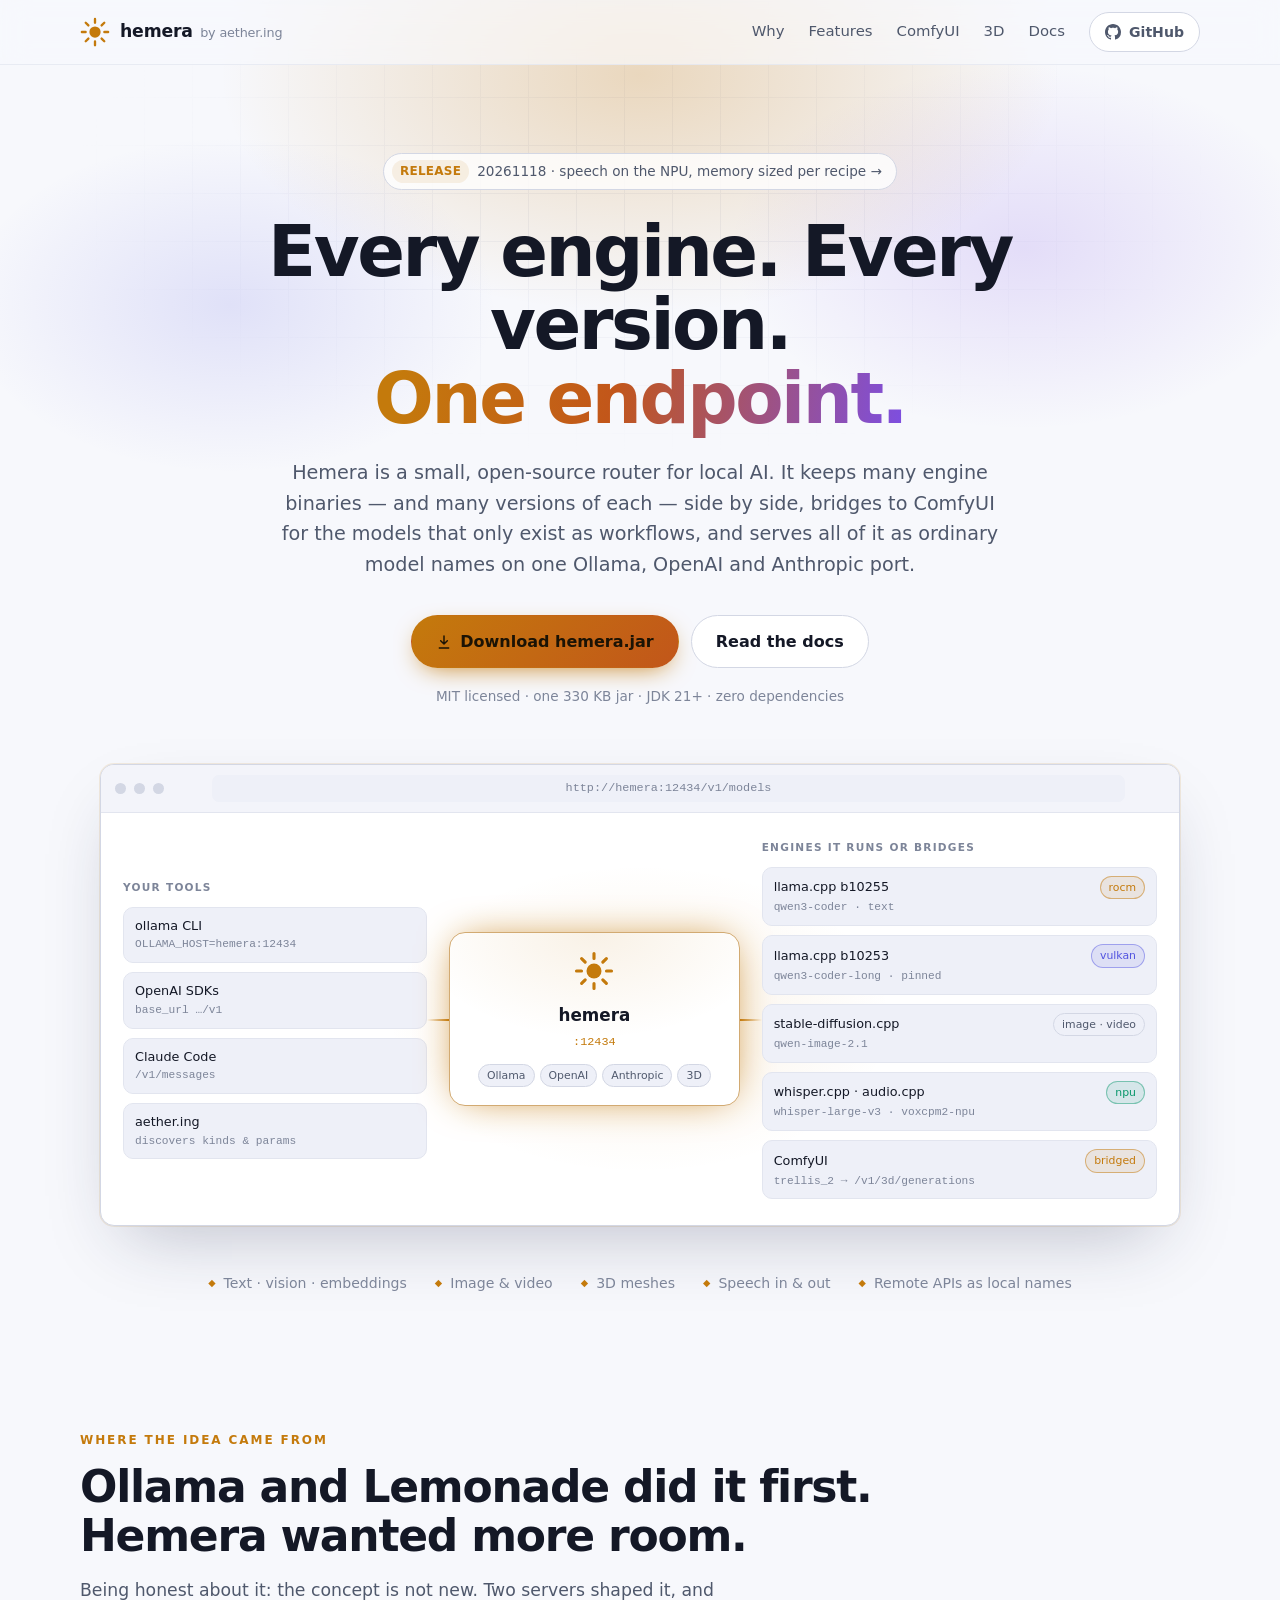
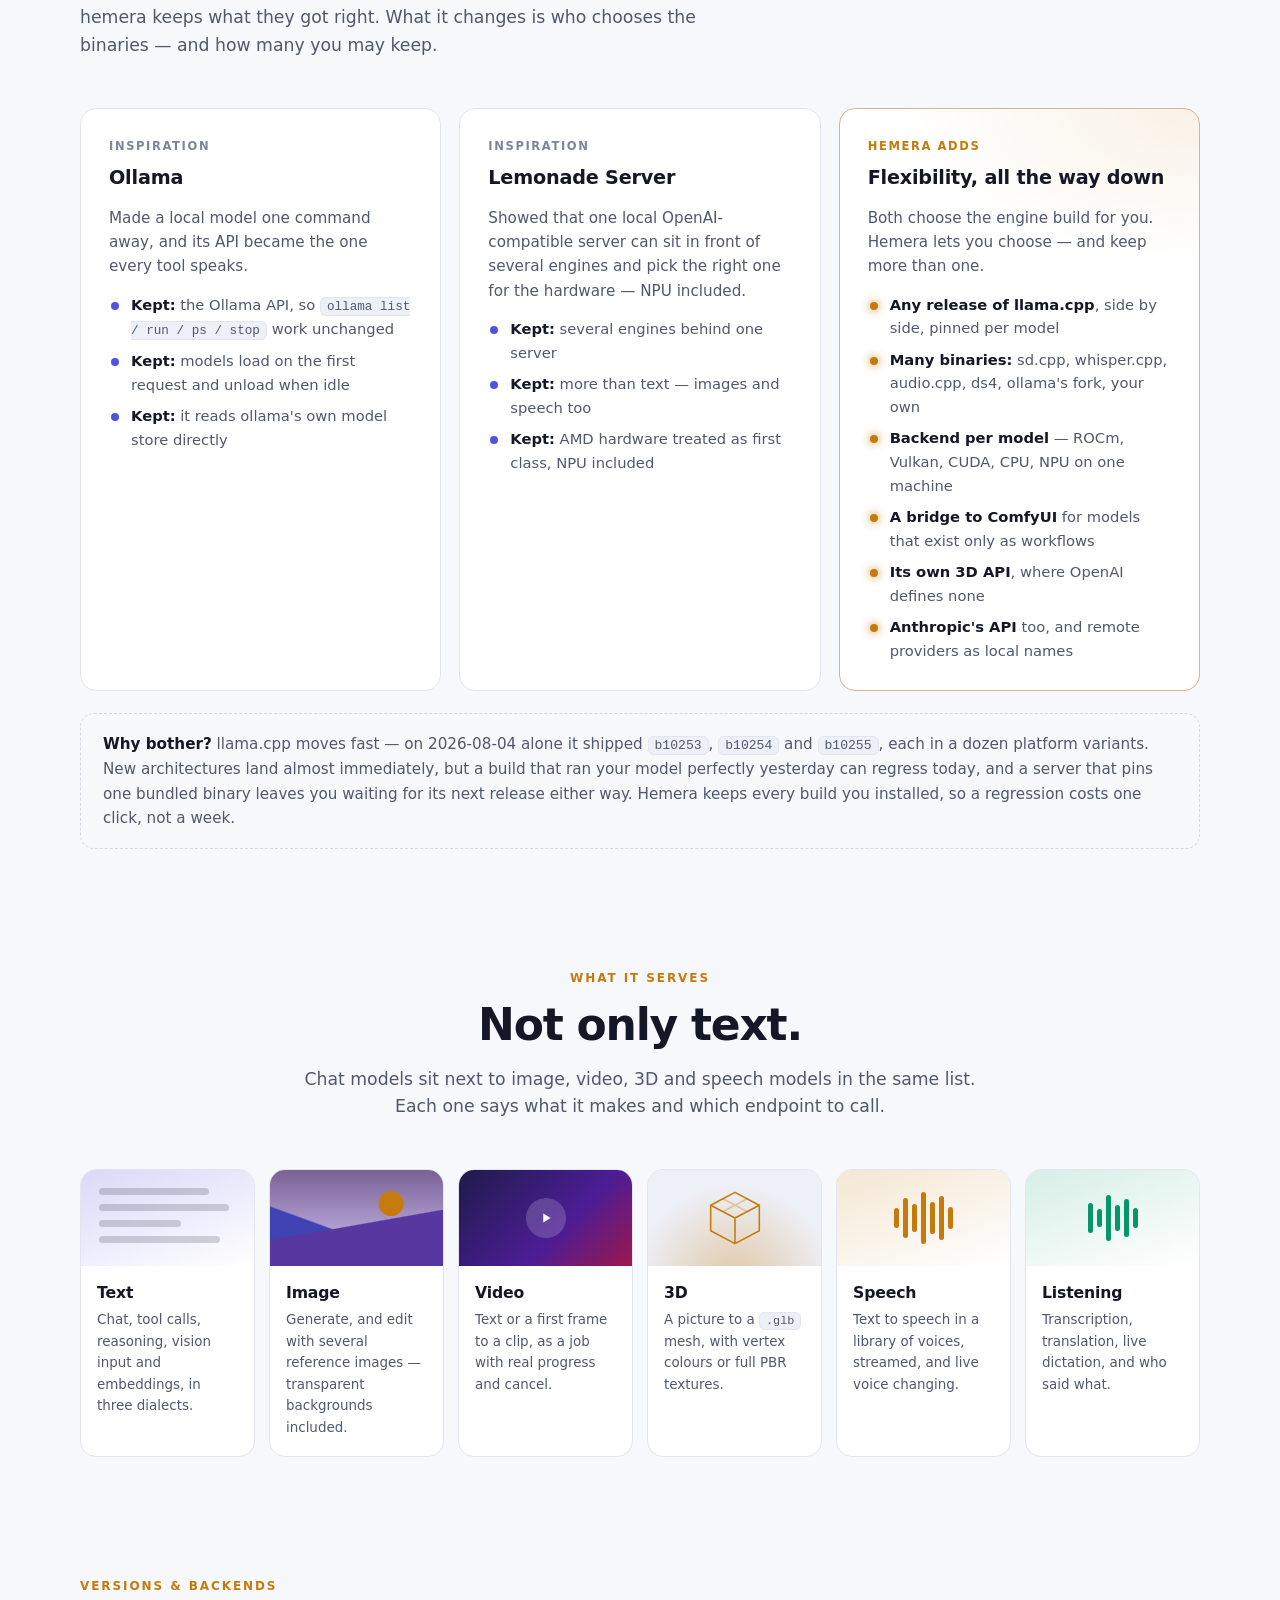
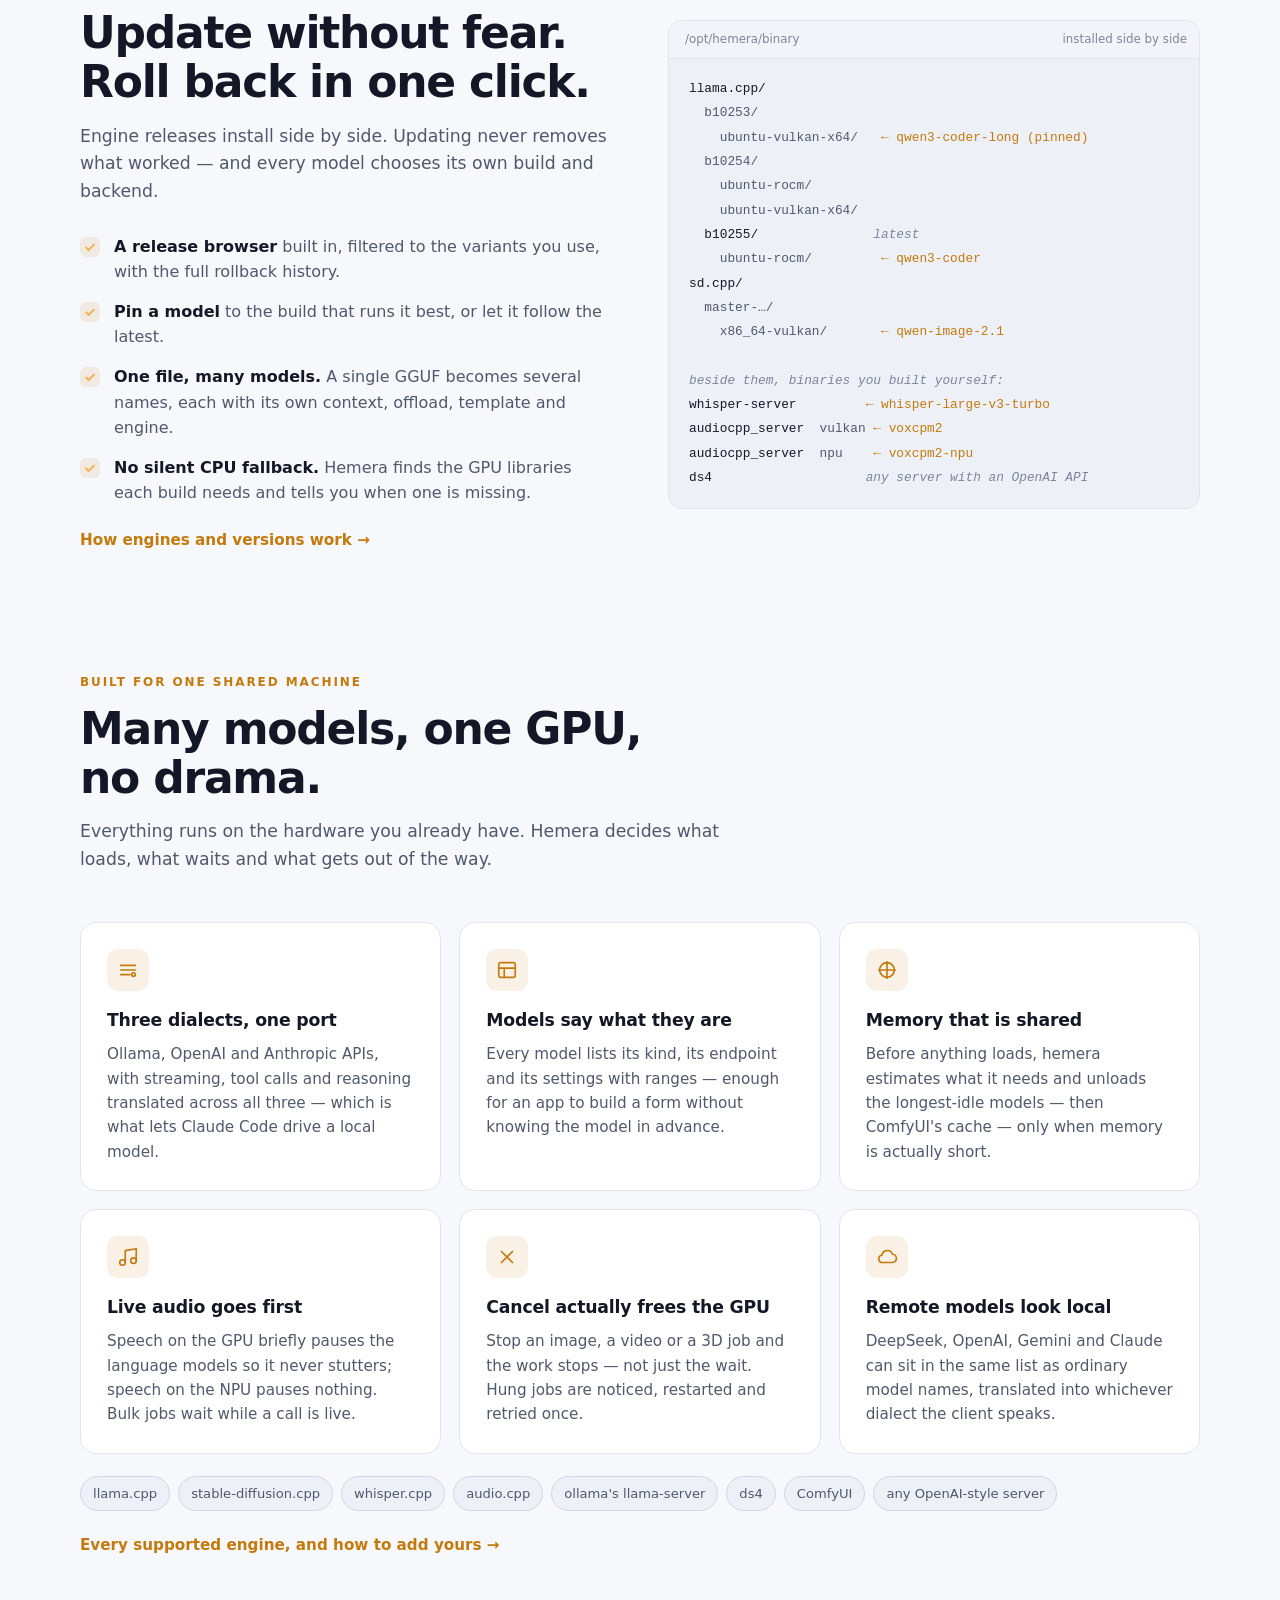
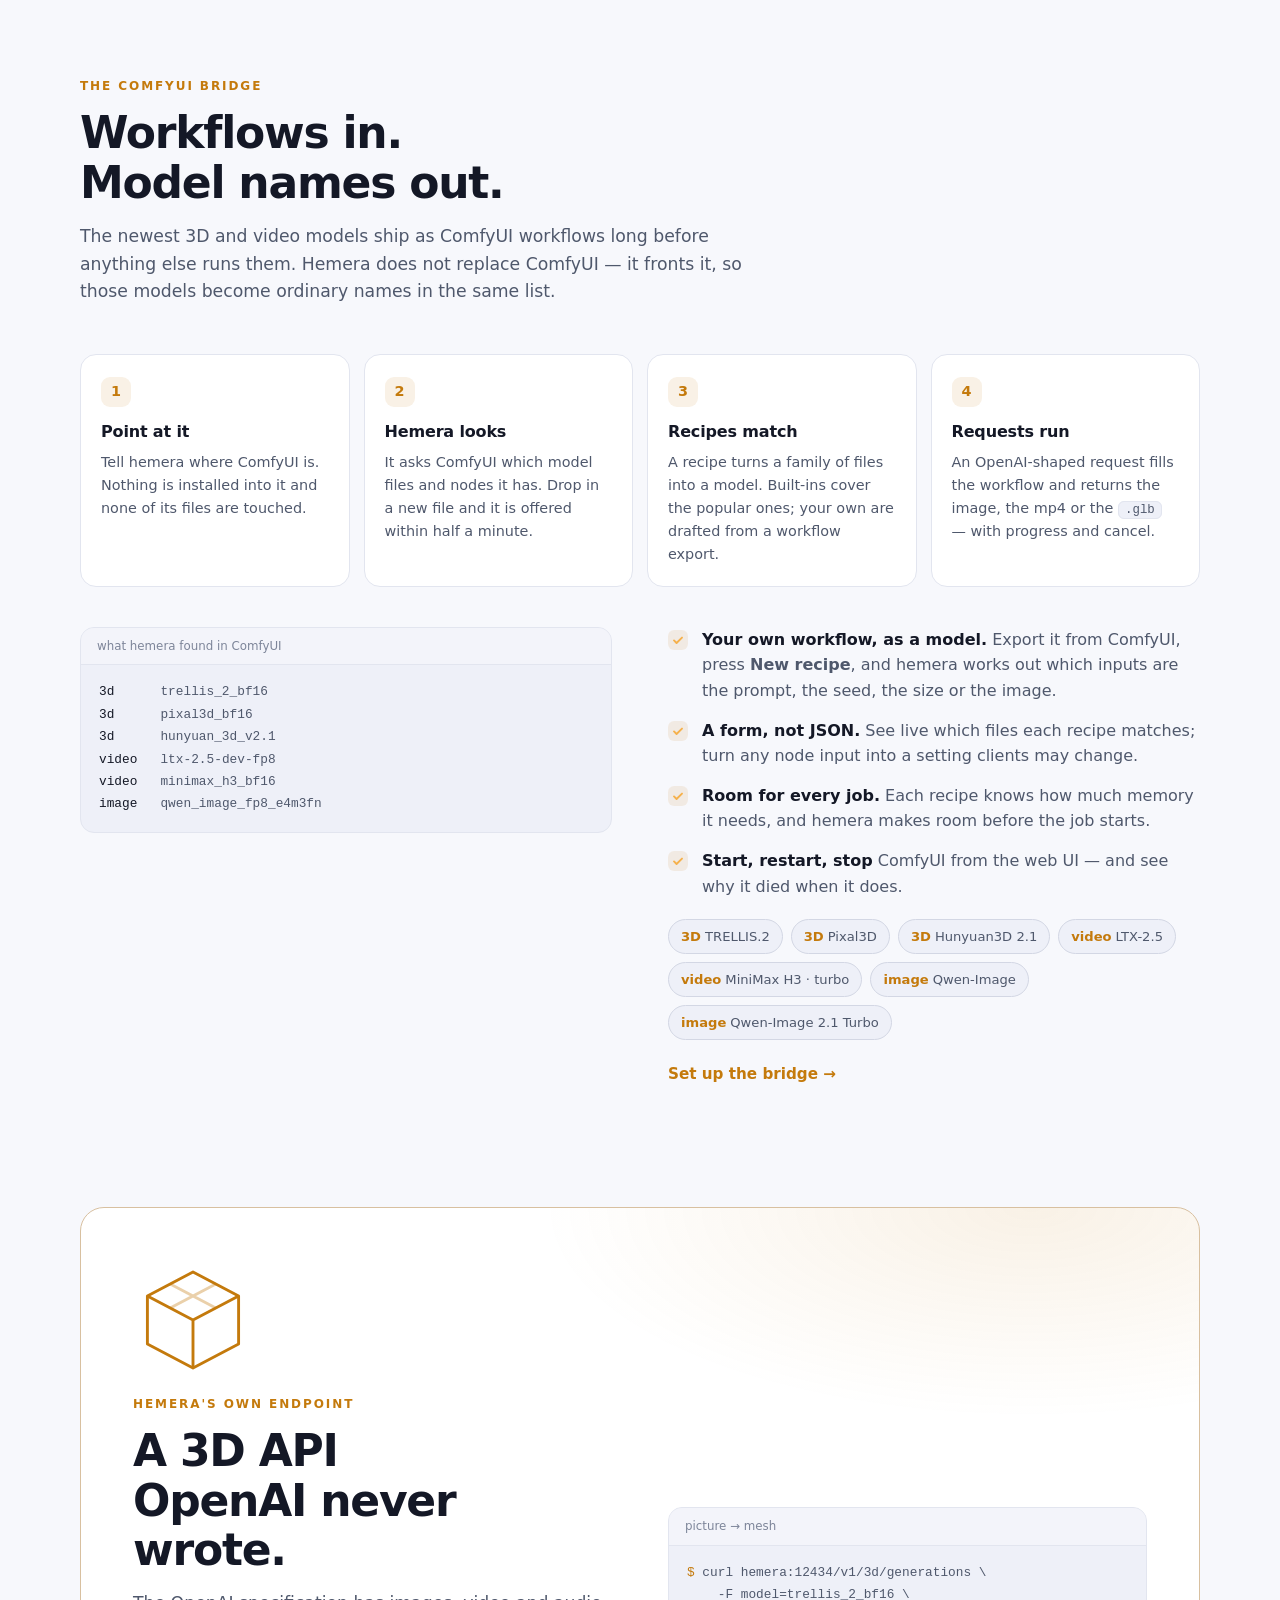
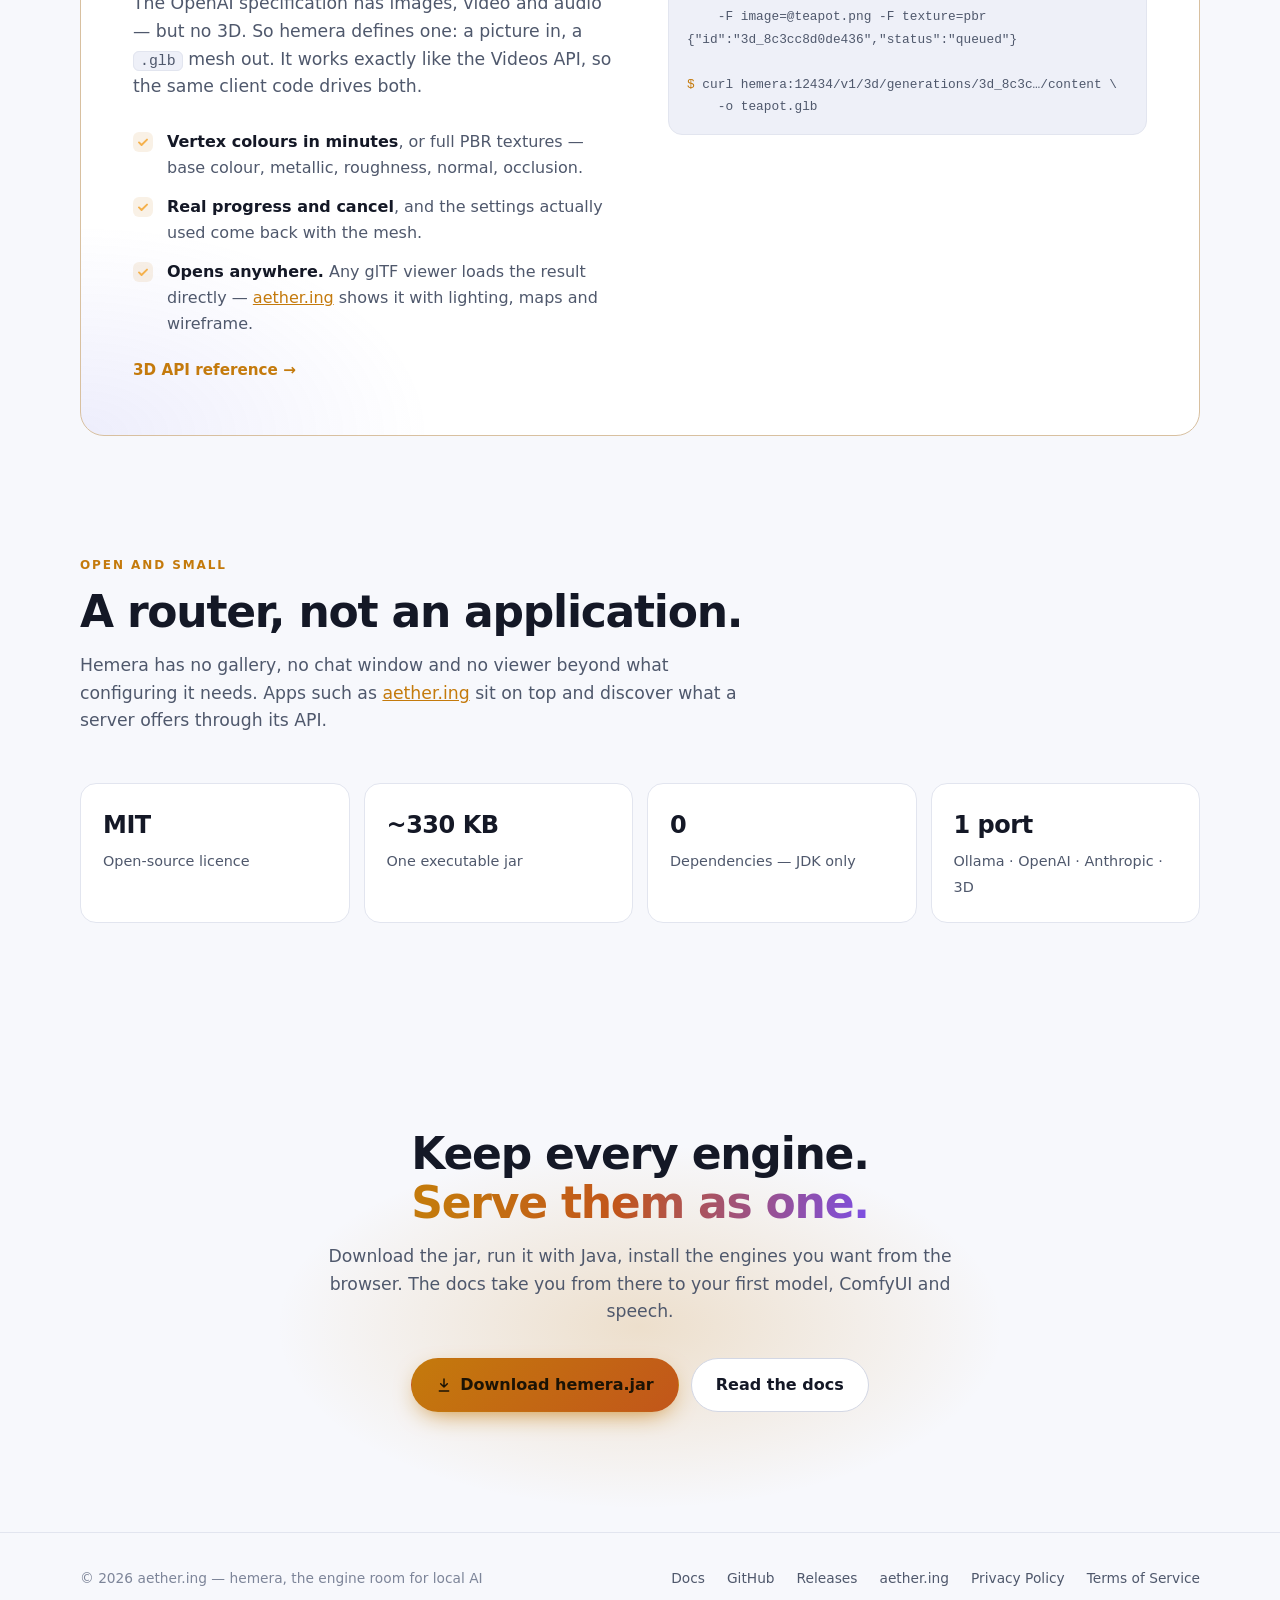
==== site/index.html @ 274626c4 "Find any Qwen3-VL 8B text encoder, and use common model names in examples Qwen-Image 2.1 Turbo found" ====
<!DOCTYPE html>
<html lang="en">
<head>
  <meta charset="UTF-8">
  <meta name="viewport" content="width=device-width, initial-scale=1.0">
  <title>Hemera — every engine, every version, one endpoint</title>
  <meta name="description" content="Hemera is an open-source router for local AI engines: every llama.cpp release side by side, stable-diffusion.cpp, whisper.cpp, audio.cpp and a ComfyUI bridge, behind one Ollama, OpenAI and Anthropic endpoint — with its own 3D generation API. One dependency-free jar.">
  <meta name="theme-color" content="#0b0e14">
  <meta property="og:title" content="Hemera — every engine, every version, one endpoint">
  <meta property="og:description" content="A zero-dependency router for local AI: many engine binaries and versions side by side, a ComfyUI bridge, and a 3D generation API OpenAI never wrote.">
  <meta property="og:image" content="https://aether.ing/aether.png">
  <link rel="icon" href="data:image/svg+xml,%3Csvg xmlns='http://www.w3.org/2000/svg' viewBox='0 0 64 64'%3E%3Ccircle cx='32' cy='32' r='13' fill='%23f5b14c'/%3E%3Cg stroke='%23f5b14c' stroke-width='5' stroke-linecap='round'%3E%3Cpath d='M32 4v8M32 52v8M4 32h8M52 32h8M12.2 12.2l5.7 5.7M46.1 46.1l5.7 5.7M12.2 51.8l5.7-5.7M46.1 17.9l5.7-5.7'/%3E%3C/g%3E%3C/svg%3E">
  <link rel="apple-touch-icon" href="../aether.png">
  <link rel="stylesheet" href="style.css?v=1">
</head>
<body>
<header class="nav">
  <div class="wrap">
    <a class="brand" href="./">
      <svg viewBox="0 0 64 64" xmlns="http://www.w3.org/2000/svg" fill="none" aria-hidden="true"><circle cx="32" cy="32" r="12" fill="currentColor"/><g stroke="currentColor" stroke-width="5" stroke-linecap="round"><path d="M32 4v8M32 52v8M4 32h8M52 32h8M12.2 12.2l5.7 5.7M46.1 46.1l5.7 5.7M12.2 51.8l5.7-5.7M46.1 17.9l5.7-5.7"/></g></svg>
      <span><strong>hemera</strong> <small>by aether.ing</small></span>
    </a>
    <nav class="nav-links">
      <a class="hide-sm" href="#why">Why</a>
      <a class="hide-sm" href="#features">Features</a>
      <a class="hide-sm" href="#comfyui">ComfyUI</a>
      <a class="hide-sm" href="#three">3D</a>
      <a href="docs/">Docs</a>
      <a class="btn btn-ghost" href="https://github.com/peprasetya/hemera"><svg width="16" height="16" viewBox="0 0 16 16" fill="currentColor" aria-hidden="true"><path d="M8 0C3.58 0 0 3.58 0 8c0 3.54 2.29 6.53 5.47 7.59.4.07.55-.17.55-.38 0-.19-.01-.82-.01-1.49-2.01.37-2.53-.49-2.69-.94-.09-.23-.48-.94-.82-1.13-.28-.15-.68-.52-.01-.53.63-.01 1.08.58 1.23.82.72 1.21 1.87.87 2.33.66.07-.52.28-.87.51-1.07-1.78-.2-3.64-.89-3.64-3.95 0-.87.31-1.59.82-2.15-.08-.2-.36-1.02.08-2.12 0 0 .67-.21 2.2.82.64-.18 1.32-.27 2-.27.68 0 1.36.09 2 .27 1.53-1.04 2.2-.82 2.2-.82.44 1.1.16 1.92.08 2.12.51.56.82 1.27.82 2.15 0 3.07-1.87 3.75-3.65 3.95.29.25.54.73.54 1.48 0 1.07-.01 1.93-.01 2.2 0 .21.15.46.55.38A8.01 8.01 0 0 0 16 8c0-4.42-3.58-8-8-8z"/></svg>GitHub</a>
    </nav>
  </div>
</header>

<main>
  <!-- ======================= HERO ======================= -->
  <div class="hero">
    <div class="wrap">
      <a class="pill" href="https://github.com/peprasetya/hemera/releases/latest"><b>RELEASE</b> 20261118 · speech on the NPU, memory sized per recipe →</a>
      <h1>Every engine. Every version.<br><span class="grad">One endpoint.</span></h1>
      <p class="lede">
        Hemera is a small, open-source router for local AI. It keeps many engine binaries — and many
        versions of each — side by side, bridges to ComfyUI for the models that only exist as workflows,
        and serves all of it as ordinary model names on one Ollama, OpenAI and Anthropic port.
      </p>
      <div class="cta">
        <a class="btn btn-sun" href="https://github.com/peprasetya/hemera/releases/latest/download/hemera.jar"><svg width="16" height="16" viewBox="0 0 24 24" fill="none" stroke="currentColor" stroke-width="2.2" stroke-linecap="round" stroke-linejoin="round" aria-hidden="true"><path d="M12 3v12M7 10l5 5 5-5M5 21h14"/></svg>Download hemera.jar</a>
        <a class="btn btn-ghost" href="docs/">Read the docs</a>
      </div>
      <div class="fine">MIT licensed · one 330 KB jar · JDK 21+ · zero dependencies</div>

      <div class="stage reveal">
        <div class="window" role="img" aria-label="Clients such as the Ollama CLI, OpenAI SDKs, Claude Code and aether.ing talk to hemera on port 12434, which routes to llama.cpp builds, stable-diffusion.cpp, whisper.cpp, audio.cpp and ComfyUI">
          <div class="titlebar">
            <span class="dot"></span><span class="dot"></span><span class="dot"></span>
            <div class="url">http://hemera:12434/v1/models</div>
          </div>
          <div class="flow">
            <div class="col clients">
              <div class="col-label">Your tools</div>
              <div class="node">ollama CLI<small>OLLAMA_HOST=hemera:12434</small></div>
              <div class="node">OpenAI SDKs<small>base_url …/v1</small></div>
              <div class="node">Claude Code<small>/v1/messages</small></div>
              <div class="node">aether.ing<small>discovers kinds &amp; params</small></div>
            </div>
            <div class="hub-wrap">
              <div class="hub">
                <svg viewBox="0 0 64 64" xmlns="http://www.w3.org/2000/svg" fill="none" aria-hidden="true"><circle cx="32" cy="32" r="12" fill="currentColor"/><g stroke="currentColor" stroke-width="5" stroke-linecap="round"><path d="M32 4v8M32 52v8M4 32h8M52 32h8M12.2 12.2l5.7 5.7M46.1 46.1l5.7 5.7M12.2 51.8l5.7-5.7M46.1 17.9l5.7-5.7"/></g></svg>
                <b>hemera</b>
                <span class="port">:12434</span>
                <div class="dialects"><span>Ollama</span><span>OpenAI</span><span>Anthropic</span><span>3D</span></div>
              </div>
            </div>
            <div class="col engines">
              <div class="col-label">Engines it runs or bridges</div>
              <div class="node"><div class="row"><span>llama.cpp b10255</span><span class="tag sun">rocm</span></div><small>qwen3-coder · text</small></div>
              <div class="node"><div class="row"><span>llama.cpp b10253</span><span class="tag ind">vulkan</span></div><small>qwen3-coder-long · pinned</small></div>
              <div class="node"><div class="row"><span>stable-diffusion.cpp</span><span class="tag">image · video</span></div><small>qwen-image-2.1</small></div>
              <div class="node"><div class="row"><span>whisper.cpp · audio.cpp</span><span class="tag ok">npu</span></div><small>whisper-large-v3 · voxcpm2-npu</small></div>
              <div class="node"><div class="row"><span>ComfyUI</span><span class="tag sun">bridged</span></div><small>trellis_2 → /v1/3d/generations</small></div>
            </div>
          </div>
        </div>
      </div>

      <div class="strip">
        <span>Text · vision · embeddings</span><span>Image &amp; video</span><span>3D meshes</span><span>Speech in &amp; out</span><span>Remote APIs as local names</span>
      </div>
    </div>
  </div>

  <!-- ======================= WHY / ORIGINS ======================= -->
  <section id="why">
    <div class="wrap">
      <div class="head reveal">
        <div class="eyebrow">Where the idea came from</div>
        <h2>Ollama and Lemonade did it first.<br>Hemera wanted more room.</h2>
        <p class="sub">Being honest about it: the concept is not new. Two servers shaped it, and hemera keeps what they got right. What it changes is who chooses the binaries — and how many you may keep.</p>
      </div>
      <div class="origins">
        <div class="origin reveal">
          <div class="who">Inspiration</div>
          <h3>Ollama</h3>
          <p>Made a local model one command away, and its API became the one every tool speaks.</p>
          <ul>
            <li><b>Kept:</b> the Ollama API, so <code>ollama list / run / ps / stop</code> work unchanged</li>
            <li><b>Kept:</b> models load on the first request and unload when idle</li>
            <li><b>Kept:</b> it reads ollama's own model store directly</li>
          </ul>
        </div>
        <div class="origin reveal">
          <div class="who">Inspiration</div>
          <h3>Lemonade Server</h3>
          <p>Showed that one local OpenAI-compatible server can sit in front of several engines and pick the right one for the hardware — NPU included.</p>
          <ul>
            <li><b>Kept:</b> several engines behind one server</li>
            <li><b>Kept:</b> more than text — images and speech too</li>
            <li><b>Kept:</b> AMD hardware treated as first class, NPU included</li>
          </ul>
        </div>
        <div class="origin us reveal">
          <div class="who" style="color:var(--sun)">Hemera adds</div>
          <h3>Flexibility, all the way down</h3>
          <p>Both choose the engine build for you. Hemera lets you choose — and keep more than one.</p>
          <ul>
            <li><b>Any release of llama.cpp</b>, side by side, pinned per model</li>
            <li><b>Many binaries:</b> sd.cpp, whisper.cpp, audio.cpp, ds4, ollama's fork, your own</li>
            <li><b>Backend per model</b> — ROCm, Vulkan, CUDA, CPU, NPU on one machine</li>
            <li><b>A bridge to ComfyUI</b> for models that exist only as workflows</li>
            <li><b>Its own 3D API</b>, where OpenAI defines none</li>
            <li><b>Anthropic's API</b> too, and remote providers as local names</li>
          </ul>
        </div>
      </div>
      <div class="honest reveal">
        <b>Why bother?</b> llama.cpp moves fast — on 2026-08-04 alone it shipped <code>b10253</code>, <code>b10254</code> and <code>b10255</code>, each in a dozen platform variants. New architectures land almost immediately, but a build that ran your model perfectly yesterday can regress today, and a server that pins one bundled binary leaves you waiting for its next release either way. Hemera keeps every build you installed, so a regression costs one click, not a week.
      </div>
    </div>
  </section>

  <!-- ======================= WHAT IT SERVES ======================= -->
  <section id="features" style="padding-top:24px">
    <div class="wrap">
      <div class="head center reveal">
        <div class="eyebrow">What it serves</div>
        <h2>Not only text.</h2>
        <p class="sub">Chat models sit next to image, video, 3D and speech models in the same list. Each one says what it makes and which endpoint to call.</p>
      </div>
      <div class="kinds">
        <div class="kind reveal">
          <div class="art art-text"><i style="width:80%"></i><i style="width:95%"></i><i style="width:60%"></i><i style="width:88%"></i></div>
          <div class="body"><h3>Text</h3><p>Chat, tool calls, reasoning, vision input and embeddings, in three dialects.</p></div>
        </div>
        <div class="kind reveal">
          <div class="art art-image"></div>
          <div class="body"><h3>Image</h3><p>Generate, and edit with several reference images — transparent backgrounds included.</p></div>
        </div>
        <div class="kind reveal">
          <div class="art art-video"></div>
          <div class="body"><h3>Video</h3><p>Text or a first frame to a clip, as a job with real progress and cancel.</p></div>
        </div>
        <div class="kind reveal">
          <div class="art art-3d"><svg viewBox="0 0 100 100" fill="none" stroke="currentColor" stroke-width="2.4" stroke-linejoin="round" aria-hidden="true"><path d="M50 10 88 30v40L50 90 12 70V30z"/><path d="M12 30l38 20 38-20M50 50v40"/><path d="M31 20l38 20M69 20 31 40" opacity=".35"/></svg></div>
          <div class="body"><h3>3D</h3><p>A picture to a <code>.glb</code> mesh, with vertex colours or full PBR textures.</p></div>
        </div>
        <div class="kind reveal">
          <div class="art art-voice"><i style="height:20px;animation-delay:-.1s"></i><i style="height:40px;animation-delay:-.5s"></i><i style="height:28px;animation-delay:-.3s"></i><i style="height:52px;animation-delay:-.8s"></i><i style="height:32px;animation-delay:-.2s"></i><i style="height:44px;animation-delay:-.6s"></i><i style="height:22px;animation-delay:-.4s"></i></div>
          <div class="body"><h3>Speech</h3><p>Text to speech in a library of voices, streamed, and live voice changing.</p></div>
        </div>
        <div class="kind reveal">
          <div class="art art-ear"><i style="height:30px;animation-delay:-.3s"></i><i style="height:18px;animation-delay:-.7s"></i><i style="height:46px;animation-delay:-.1s"></i><i style="height:26px;animation-delay:-.5s"></i><i style="height:38px;animation-delay:-.9s"></i><i style="height:20px;animation-delay:-.2s"></i></div>
          <div class="body"><h3>Listening</h3><p>Transcription, translation, live dictation, and who said what.</p></div>
        </div>
      </div>
    </div>
  </section>

  <!-- ======================= VERSIONS ======================= -->
  <section id="versions" style="padding-top:24px">
    <div class="wrap split">
      <div class="reveal">
        <div class="eyebrow">Versions &amp; backends</div>
        <h2>Update without fear.<br>Roll back in one click.</h2>
        <p class="sub">Engine releases install side by side. Updating never removes what worked — and every model chooses its own build and backend.</p>
        <ul class="checks">
          <li><b>A release browser</b> built in, filtered to the variants you use, with the full rollback history.</li>
          <li><b>Pin a model</b> to the build that runs it best, or let it follow the latest.</li>
          <li><b>One file, many models.</b> A single GGUF becomes several names, each with its own context, offload, template and engine.</li>
          <li><b>No silent CPU fallback.</b> Hemera finds the GPU libraries each build needs and tells you when one is missing.</li>
        </ul>
        <a class="more" href="docs/#engines">How engines and versions work →</a>
      </div>
      <div class="term reveal">
        <div class="bar"><span>/opt/hemera/binary</span><span>installed side by side</span></div>
        <div class="tree"><span class="on">llama.cpp/</span>
  b10253/
    ubuntu-vulkan-x64/   <span class="pin">← qwen3-coder-long (pinned)</span>
  b10254/
    ubuntu-rocm/
    ubuntu-vulkan-x64/
  <span class="on">b10255/</span>               <span class="c">latest</span>
    ubuntu-rocm/         <span class="pin">← qwen3-coder</span>
<span class="on">sd.cpp/</span>
  master-…/
    x86_64-vulkan/       <span class="pin">← qwen-image-2.1</span>

<span class="c">beside them, binaries you built yourself:</span>
<span class="on">whisper-server</span>         <span class="pin">← whisper-large-v3-turbo</span>
<span class="on">audiocpp_server</span>  vulkan <span class="pin">← voxcpm2</span>
<span class="on">audiocpp_server</span>  npu    <span class="pin">← voxcpm2-npu</span>
<span class="on">ds4</span>                    <span class="c">any server with an OpenAI API</span></div>
      </div>
    </div>
  </section>

  <!-- ======================= FEATURE CARDS ======================= -->
  <section style="padding-top:24px">
    <div class="wrap">
      <div class="head reveal">
        <div class="eyebrow">Built for one shared machine</div>
        <h2>Many models, one GPU,<br>no drama.</h2>
        <p class="sub">Everything runs on the hardware you already have. Hemera decides what loads, what waits and what gets out of the way.</p>
      </div>
      <div class="grid">
        <div class="card reveal">
          <div class="ico"><svg viewBox="0 0 24 24" fill="none" stroke="currentColor" stroke-width="1.8" stroke-linecap="round" stroke-linejoin="round"><path d="M4 7h16M4 12h16M4 17h10"/><circle cx="18" cy="17" r="2"/></svg></div>
          <h3>Three dialects, one port</h3>
          <p>Ollama, OpenAI and Anthropic APIs, with streaming, tool calls and reasoning translated across all three — which is what lets Claude Code drive a local model.</p>
        </div>
        <div class="card reveal">
          <div class="ico"><svg viewBox="0 0 24 24" fill="none" stroke="currentColor" stroke-width="1.8" stroke-linecap="round" stroke-linejoin="round"><rect x="3" y="4" width="18" height="16" rx="2"/><path d="M3 10h18M9 10v10"/></svg></div>
          <h3>Models say what they are</h3>
          <p>Every model lists its kind, its endpoint and its settings with ranges — enough for an app to build a form without knowing the model in advance.</p>
        </div>
        <div class="card reveal">
          <div class="ico"><svg viewBox="0 0 24 24" fill="none" stroke="currentColor" stroke-width="1.8" stroke-linecap="round" stroke-linejoin="round"><path d="M12 3v18M3 12h18"/><circle cx="12" cy="12" r="8"/></svg></div>
          <h3>Memory that is shared</h3>
          <p>Before anything loads, hemera estimates what it needs and unloads the longest-idle models — then ComfyUI's cache — only when memory is actually short.</p>
        </div>
        <div class="card reveal">
          <div class="ico"><svg viewBox="0 0 24 24" fill="none" stroke="currentColor" stroke-width="1.8" stroke-linecap="round" stroke-linejoin="round"><path d="M9 18V5l12-2v13"/><circle cx="6" cy="18" r="3"/><circle cx="18" cy="16" r="3"/></svg></div>
          <h3>Live audio goes first</h3>
          <p>Speech on the GPU briefly pauses the language models so it never stutters; speech on the NPU pauses nothing. Bulk jobs wait while a call is live.</p>
        </div>
        <div class="card reveal">
          <div class="ico"><svg viewBox="0 0 24 24" fill="none" stroke="currentColor" stroke-width="1.8" stroke-linecap="round" stroke-linejoin="round"><path d="M6 6l12 12M18 6 6 18"/></svg></div>
          <h3>Cancel actually frees the GPU</h3>
          <p>Stop an image, a video or a 3D job and the work stops — not just the wait. Hung jobs are noticed, restarted and retried once.</p>
        </div>
        <div class="card reveal">
          <div class="ico"><svg viewBox="0 0 24 24" fill="none" stroke="currentColor" stroke-width="1.8" stroke-linecap="round" stroke-linejoin="round"><path d="M7 18a4 4 0 0 1-.6-7.95A6 6 0 0 1 18 9a4.5 4.5 0 0 1-.5 9z"/></svg></div>
          <h3>Remote models look local</h3>
          <p>DeepSeek, OpenAI, Gemini and Claude can sit in the same list as ordinary model names, translated into whichever dialect the client speaks.</p>
        </div>
      </div>
      <div class="engine-strip reveal">
        <span class="chip">llama.cpp</span><span class="chip">stable-diffusion.cpp</span><span class="chip">whisper.cpp</span><span class="chip">audio.cpp</span><span class="chip">ollama's llama-server</span><span class="chip">ds4</span><span class="chip">ComfyUI</span><span class="chip">any OpenAI-style server</span>
      </div>
      <a class="more reveal" href="docs/#engines">Every supported engine, and how to add yours →</a>
    </div>
  </section>

  <!-- ======================= COMFYUI ======================= -->
  <section id="comfyui" style="padding-top:24px">
    <div class="wrap">
      <div class="head reveal">
        <div class="eyebrow">The ComfyUI bridge</div>
        <h2>Workflows in.<br>Model names out.</h2>
        <p class="sub">The newest 3D and video models ship as ComfyUI workflows long before anything else runs them. Hemera does not replace ComfyUI — it fronts it, so those models become ordinary names in the same list.</p>
      </div>
      <div class="steps">
        <div class="step reveal"><h3>Point at it</h3><p>Tell hemera where ComfyUI is. Nothing is installed into it and none of its files are touched.</p></div>
        <div class="step reveal"><h3>Hemera looks</h3><p>It asks ComfyUI which model files and nodes it has. Drop in a new file and it is offered within half a minute.</p></div>
        <div class="step reveal"><h3>Recipes match</h3><p>A recipe turns a family of files into a model. Built-ins cover the popular ones; your own are drafted from a workflow export.</p></div>
        <div class="step reveal"><h3>Requests run</h3><p>An OpenAI-shaped request fills the workflow and returns the image, the mp4 or the <code>.glb</code> — with progress and cancel.</p></div>
      </div>
      <div class="split" style="align-items:start">
        <div class="term reveal">
          <div class="bar"><span>what hemera found in ComfyUI</span></div>
<pre><span class="m">3d</span>      trellis_2_bf16
<span class="m">3d</span>      pixal3d_bf16
<span class="m">3d</span>      hunyuan_3d_v2.1
<span class="m">video</span>   ltx-2.5-dev-fp8
<span class="m">video</span>   minimax_h3_bf16
<span class="m">image</span>   qwen_image_fp8_e4m3fn</pre>
        </div>
        <div class="reveal">
          <ul class="checks" style="margin-top:0">
            <li><b>Your own workflow, as a model.</b> Export it from ComfyUI, press <strong>New recipe</strong>, and hemera works out which inputs are the prompt, the seed, the size or the image.</li>
            <li><b>A form, not JSON.</b> See live which files each recipe matches; turn any node input into a setting clients may change.</li>
            <li><b>Room for every job.</b> Each recipe knows how much memory it needs, and hemera makes room before the job starts.</li>
            <li><b>Start, restart, stop</b> ComfyUI from the web UI — and see why it died when it does.</li>
          </ul>
          <div class="chips">
            <span class="chip"><b>3D</b>TRELLIS.2</span><span class="chip"><b>3D</b>Pixal3D</span><span class="chip"><b>3D</b>Hunyuan3D 2.1</span>
            <span class="chip"><b>video</b>LTX-2.5</span><span class="chip"><b>video</b>MiniMax H3 · turbo</span>
            <span class="chip"><b>image</b>Qwen-Image</span><span class="chip"><b>image</b>Qwen-Image 2.1 Turbo</span>
          </div>
          <a class="more" href="docs/#comfyui">Set up the bridge →</a>
        </div>
      </div>
    </div>
  </section>

  <!-- ======================= 3D ======================= -->
  <section id="three" style="padding-top:24px">
    <div class="wrap">
      <div class="three reveal">
        <div class="split" style="align-items:center">
          <div>
            <svg class="mesh" viewBox="0 0 100 100" fill="none" stroke="currentColor" stroke-width="2.4" stroke-linejoin="round" aria-hidden="true"><path d="M50 10 88 30v40L50 90 12 70V30z"/><path d="M12 30l38 20 38-20M50 50v40"/><path d="M31 20l38 20M69 20 31 40" opacity=".35"/></svg>
            <div class="eyebrow">hemera's own endpoint</div>
            <h2>A 3D API<br>OpenAI never wrote.</h2>
            <p class="sub">The OpenAI specification has images, video and audio — but no 3D. So hemera defines one: a picture in, a <code>.glb</code> mesh out. It works exactly like the Videos API, so the same client code drives both.</p>
            <ul class="checks">
              <li><b>Vertex colours in minutes</b>, or full PBR textures — base colour, metallic, roughness, normal, occlusion.</li>
              <li><b>Real progress and cancel</b>, and the settings actually used come back with the mesh.</li>
              <li><b>Opens anywhere.</b> Any glTF viewer loads the result directly — <a href="https://aether.ing" style="color:var(--sun)">aether.ing</a> shows it with lighting, maps and wireframe.</li>
            </ul>
            <a class="more" href="docs/#three">3D API reference →</a>
          </div>
          <div class="term">
            <div class="bar"><span>picture → mesh</span></div>
<pre><span class="p">$ </span>curl hemera:12434/v1/3d/generations \
    -F model=trellis_2_bf16 \
    -F image=@teapot.png -F texture=pbr
{"id":"3d_8c3cc8d0de436","status":"queued"}

<span class="p">$ </span>curl hemera:12434/v1/3d/generations/3d_8c3c…/content \
    -o teapot.glb</pre>
          </div>
        </div>
      </div>
    </div>
  </section>

  <!-- ======================= OPEN ======================= -->
  <section style="padding-top:24px">
    <div class="wrap">
      <div class="head reveal">
        <div class="eyebrow">Open and small</div>
        <h2>A router, not an application.</h2>
        <p class="sub">Hemera has no gallery, no chat window and no viewer beyond what configuring it needs. Apps such as <a href="https://aether.ing">aether.ing</a> sit on top and discover what a server offers through its API.</p>
      </div>
      <div class="stack">
        <div class="stat reveal"><b>MIT</b><span>Open-source licence</span></div>
        <div class="stat reveal"><b>~330 KB</b><span>One executable jar</span></div>
        <div class="stat reveal"><b>0</b><span>Dependencies — JDK only</span></div>
        <div class="stat reveal"><b>1 port</b><span>Ollama · OpenAI · Anthropic · 3D</span></div>
      </div>
    </div>
  </section>

  <div class="final">
    <div class="wrap reveal">
      <h2>Keep every engine.<br><span class="grad">Serve them as one.</span></h2>
      <p class="sub" style="margin:0 auto 32px">Download the jar, run it with Java, install the engines you want from the browser. The docs take you from there to your first model, ComfyUI and speech.</p>
      <div class="cta" style="margin:0">
        <a class="btn btn-sun" href="https://github.com/peprasetya/hemera/releases/latest/download/hemera.jar"><svg width="16" height="16" viewBox="0 0 24 24" fill="none" stroke="currentColor" stroke-width="2.2" stroke-linecap="round" stroke-linejoin="round" aria-hidden="true"><path d="M12 3v12M7 10l5 5 5-5M5 21h14"/></svg>Download hemera.jar</a>
        <a class="btn btn-ghost" href="docs/">Read the docs</a>
      </div>
    </div>
  </div>
</main>

<footer>
  <div class="wrap">
    <div>© <span id="year">2026</span> aether.ing — hemera, the engine room for local AI</div>
    <nav>
      <a href="docs/">Docs</a>
      <a href="https://github.com/peprasetya/hemera">GitHub</a>
      <a href="https://github.com/peprasetya/hemera/releases">Releases</a>
      <a href="https://aether.ing/">aether.ing</a>
      <a href="../privacy.html">Privacy Policy</a>
      <a href="../tos.html">Terms of Service</a>
    </nav>
  </div>
</footer>

<script>
  document.getElementById('year').textContent = new Date().getFullYear();
  (function ()
  {
    var items = document.querySelectorAll('.reveal');
    if (!('IntersectionObserver' in window))
    {
      for (var i = 0; i < items.length; i++) items[i].classList.add('in');
      return;
    }
    var io = new IntersectionObserver(function (entries)
    {
      entries.forEach(function (e)
      {
        if (!e.isIntersecting) return;
        e.target.classList.add('in');
        io.unobserve(e.target);
      });
    }, { rootMargin: '0px 0px -8% 0px' });
    for (var j = 0; j < items.length; j++) io.observe(items[j]);
  })();
</script>
</body>
</html>
---- site/style.css ----
/* hemera site — shared by index.html and docs/index.html; follows aether.ing's own page */
:root
{
  --bg: #0b0e14;
  --bg-2: #0f1320;
  --panel: #121826;
  --panel-2: #161d2e;
  --text: #e6e8ef;
  --muted: #9aa3b5;
  --faint: #6b7489;
  --accent: #6366f1;
  --accent-2: #8b5cf6;
  --accent-soft: rgba(99, 102, 241, 0.14);
  --sun: #f5b14c;
  --sun-2: #f08a3c;
  --sun-soft: rgba(245, 177, 76, 0.13);
  --ok: #34d399;
  --border: #1f2737;
  --border-2: #2a3347;
  --shadow: 0 30px 80px -20px rgba(0, 0, 0, 0.6);
  --radius: 16px;
  --mono: ui-monospace, "SF Mono", "JetBrains Mono", Menlo, Consolas, monospace;
}
@media (prefers-color-scheme: light)
{
  :root
  {
    --bg: #f7f8fc;
    --bg-2: #eef0f8;
    --panel: #ffffff;
    --panel-2: #f3f4fa;
    --text: #141826;
    --muted: #4f586c;
    --faint: #7d8599;
    --accent: #5153e0;
    --accent-2: #7c4ee4;
    --accent-soft: rgba(81, 83, 224, 0.1);
    --sun: #c47a0c;
    --sun-2: #c2561a;
    --sun-soft: rgba(196, 122, 12, 0.1);
    --ok: #059669;
    --border: #e2e5ef;
    --border-2: #d3d7e4;
    --shadow: 0 30px 70px -25px rgba(30, 35, 70, 0.28);
  }
}
*
{
  box-sizing: border-box;
}
html
{
  scroll-behavior: smooth;
  scroll-padding-top: 76px;
}
body
{
  margin: 0;
  font-family: Inter, ui-sans-serif, system-ui, -apple-system, "Segoe UI", Roboto, sans-serif;
  background: var(--bg);
  color: var(--text);
  line-height: 1.6;
  -webkit-font-smoothing: antialiased;
  overflow-x: hidden;
}
a
{
  color: inherit;
}
code
{
  font-family: var(--mono);
  font-size: 0.86em;
  padding: 1px 6px;
  border-radius: 6px;
  background: var(--bg-2);
  border: 1px solid var(--border);
  overflow-wrap: anywhere;
}
.wrap
{
  max-width: 1160px;
  margin: 0 auto;
  padding: 0 20px;
}

/* ---------- nav ---------- */
.nav
{
  position: sticky;
  top: 0;
  z-index: 20;
  backdrop-filter: saturate(160%) blur(14px);
  -webkit-backdrop-filter: saturate(160%) blur(14px);
  background: color-mix(in srgb, var(--bg) 72%, transparent);
  border-bottom: 1px solid color-mix(in srgb, var(--border) 70%, transparent);
}
.nav .wrap
{
  display: flex;
  align-items: center;
  justify-content: space-between;
  height: 64px;
  gap: 16px;
}
.brand
{
  display: flex;
  align-items: center;
  gap: 10px;
  font-size: 1.08rem;
  text-decoration: none;
  letter-spacing: -0.01em;
  white-space: nowrap;
}
.brand svg
{
  width: 30px;
  height: 30px;
  color: var(--sun);
  flex: none;
}
.brand strong
{
  font-weight: 650;
}
.brand small
{
  color: var(--faint);
  font-size: 0.8rem;
  margin-left: 2px;
}
.nav-links
{
  display: flex;
  align-items: center;
  gap: 24px;
  font-size: 0.93rem;
}
.nav-links a
{
  text-decoration: none;
  color: var(--muted);
  transition: color 0.15s;
}
.nav-links a:hover
{
  color: var(--text);
}
.btn
{
  display: inline-flex;
  align-items: center;
  gap: 8px;
  padding: 10px 18px;
  border-radius: 999px;
  font-weight: 600;
  font-size: 0.95rem;
  text-decoration: none;
  border: 1px solid transparent;
  transition: transform 0.15s, box-shadow 0.15s, background 0.15s;
  white-space: nowrap;
}
.btn:hover
{
  transform: translateY(-1px);
}
.btn-sun
{
  background: linear-gradient(135deg, var(--sun), var(--sun-2));
  color: #1b1305 !important;
  box-shadow: 0 8px 26px -10px var(--sun);
}
.btn-ghost
{
  border-color: var(--border-2);
  color: var(--text);
  background: var(--panel);
}
.nav .btn
{
  padding: 8px 15px;
  font-size: 0.88rem;
}

/* ---------- hero ---------- */
.hero
{
  position: relative;
  padding: 88px 0 40px;
  text-align: center;
}
.hero::before
{
  content: "";
  position: absolute;
  inset: -120px 0 auto 0;
  height: 720px;
  background:
    radial-gradient(600px 340px at 50% 18%, color-mix(in srgb, var(--sun) 26%, transparent), transparent 70%),
    radial-gradient(420px 260px at 80% 42%, color-mix(in srgb, var(--accent-2) 16%, transparent), transparent 70%),
    radial-gradient(380px 240px at 18% 50%, color-mix(in srgb, var(--accent) 14%, transparent), transparent 70%);
  pointer-events: none;
  z-index: -1;
}
.hero::after
{
  content: "";
  position: absolute;
  inset: -64px 0 auto 0;
  height: 640px;
  background-image:
    linear-gradient(var(--border) 1px, transparent 1px),
    linear-gradient(90deg, var(--border) 1px, transparent 1px);
  background-size: 48px 48px;
  mask-image: radial-gradient(ellipse 60% 55% at 50% 30%, #000 20%, transparent 75%);
  -webkit-mask-image: radial-gradient(ellipse 60% 55% at 50% 30%, #000 20%, transparent 75%);
  opacity: 0.55;
  pointer-events: none;
  z-index: -2;
}
.pill
{
  display: inline-flex;
  align-items: center;
  gap: 8px;
  padding: 6px 14px 6px 8px;
  border-radius: 999px;
  border: 1px solid var(--border-2);
  background: color-mix(in srgb, var(--panel) 80%, transparent);
  color: var(--muted);
  font-size: 0.85rem;
  text-decoration: none;
  max-width: 100%;
}
.pill b
{
  background: var(--sun-soft);
  color: var(--sun);
  padding: 2px 8px;
  border-radius: 999px;
  font-weight: 600;
  font-size: 0.75rem;
  letter-spacing: 0.02em;
  flex: none;
}
.hero h1
{
  font-size: clamp(2.4rem, 6.2vw, 4.4rem);
  line-height: 1.04;
  letter-spacing: -0.035em;
  font-weight: 720;
  margin: 26px auto 22px;
  max-width: 920px;
}
.grad
{
  background: linear-gradient(100deg, var(--sun) 5%, var(--sun-2) 45%, var(--accent-2) 100%);
  -webkit-background-clip: text;
  background-clip: text;
  color: transparent;
}
.hero .lede
{
  max-width: 720px;
  margin: 0 auto;
  color: var(--muted);
  font-size: clamp(1.02rem, 2vw, 1.2rem);
}
.cta
{
  display: flex;
  flex-wrap: wrap;
  justify-content: center;
  gap: 12px;
  margin: 34px 0 18px;
}
.cta .btn
{
  padding: 13px 24px;
  font-size: 1rem;
}
.fine
{
  color: var(--faint);
  font-size: 0.85rem;
}

/* ---------- router diagram ---------- */
.stage
{
  margin: 56px auto 0;
  max-width: 1080px;
}
.window
{
  border-radius: 14px;
  border: 1px solid var(--border-2);
  background: var(--panel);
  box-shadow: var(--shadow), 0 0 0 1px color-mix(in srgb, var(--sun) 12%, transparent);
  overflow: hidden;
  text-align: left;
  font-size: 0.8rem;
}
.titlebar
{
  display: flex;
  align-items: center;
  gap: 8px;
  padding: 10px 14px;
  border-bottom: 1px solid var(--border);
  background: var(--panel-2);
}
.dot
{
  width: 11px;
  height: 11px;
  border-radius: 50%;
  background: var(--border-2);
  flex: none;
}
.url
{
  flex: 1;
  margin: 0 40px;
  text-align: center;
  color: var(--faint);
  font-family: var(--mono);
  font-size: 0.74rem;
  background: var(--bg-2);
  border-radius: 7px;
  padding: 4px 10px;
  overflow: hidden;
  text-overflow: ellipsis;
  white-space: nowrap;
}
.flow
{
  display: grid;
  grid-template-columns: minmax(0, 1fr) minmax(0, 1.1fr) minmax(0, 1.3fr);
  gap: 0;
  padding: 26px 22px;
  align-items: center;
  background:
    radial-gradient(360px 220px at 50% 50%, var(--sun-soft), transparent 70%);
}
.col
{
  display: grid;
  gap: 9px;
  min-width: 0;
}
.col-label
{
  font-size: 0.66rem;
  text-transform: uppercase;
  letter-spacing: 0.12em;
  color: var(--faint);
  font-weight: 600;
  margin-bottom: 2px;
}
.node
{
  position: relative;
  border: 1px solid var(--border);
  background: var(--bg-2);
  border-radius: 10px;
  padding: 8px 11px;
  color: var(--text);
  white-space: nowrap;
  overflow: hidden;
  text-overflow: ellipsis;
}
.node small
{
  display: block;
  color: var(--faint);
  font-size: 0.7rem;
  font-family: var(--mono);
  overflow: hidden;
  text-overflow: ellipsis;
}
.clients .node::after, .engines .node::before
{
  content: "";
  position: absolute;
  top: 50%;
  width: 0;
}
.hub-wrap
{
  display: grid;
  place-items: center;
  padding: 0 22px;
  position: relative;
}
.hub-wrap::before, .hub-wrap::after
{
  content: "";
  position: absolute;
  top: 50%;
  height: 2px;
  width: 22px;
  background: linear-gradient(90deg, transparent, var(--sun));
}
.hub-wrap::before
{
  left: 0;
}
.hub-wrap::after
{
  right: 0;
  background: linear-gradient(90deg, var(--sun), transparent);
}
.hub
{
  width: 100%;
  border-radius: 16px;
  border: 1px solid color-mix(in srgb, var(--sun) 55%, var(--border));
  background:
    radial-gradient(240px 140px at 50% 0%, var(--sun-soft), transparent 75%),
    var(--panel);
  padding: 18px 16px;
  text-align: center;
  box-shadow: 0 0 40px -12px var(--sun);
}
.hub svg
{
  width: 40px;
  height: 40px;
  color: var(--sun);
}
.hub b
{
  display: block;
  font-size: 1.05rem;
  margin: 4px 0 2px;
}
.hub .port
{
  font-family: var(--mono);
  color: var(--sun);
  font-size: 0.74rem;
}
.hub .dialects
{
  display: flex;
  flex-wrap: wrap;
  justify-content: center;
  gap: 5px;
  margin-top: 12px;
}
.hub .dialects span, .tag
{
  font-size: 0.68rem;
  padding: 2px 8px;
  border-radius: 999px;
  border: 1px solid var(--border-2);
  background: var(--bg-2);
  color: var(--muted);
}
.tag.sun
{
  border-color: color-mix(in srgb, var(--sun) 50%, transparent);
  color: var(--sun);
  background: var(--sun-soft);
}
.tag.ind
{
  border-color: color-mix(in srgb, var(--accent) 45%, transparent);
  color: var(--accent);
  background: var(--accent-soft);
}
.tag.ok
{
  border-color: color-mix(in srgb, var(--ok) 45%, transparent);
  color: var(--ok);
  background: color-mix(in srgb, var(--ok) 10%, transparent);
}
.node .row
{
  display: flex;
  justify-content: space-between;
  gap: 8px;
  align-items: center;
}
.node .row span:first-child
{
  overflow: hidden;
  text-overflow: ellipsis;
}

/* ---------- strip ---------- */
.strip
{
  display: flex;
  flex-wrap: wrap;
  justify-content: center;
  gap: 10px 28px;
  margin: 46px auto 0;
  color: var(--faint);
  font-size: 0.88rem;
}
.strip span::before
{
  content: "◆";
  color: var(--sun);
  font-size: 0.6rem;
  margin-right: 8px;
  vertical-align: 2px;
}

/* ---------- sections ---------- */
section
{
  padding: 96px 0;
}
.eyebrow
{
  text-transform: uppercase;
  letter-spacing: 0.16em;
  font-size: 0.75rem;
  font-weight: 650;
  color: var(--sun);
  margin-bottom: 12px;
}
h2
{
  font-size: clamp(1.8rem, 4vw, 2.75rem);
  line-height: 1.12;
  letter-spacing: -0.028em;
  margin: 0 0 16px;
  font-weight: 700;
}
h3
{
  letter-spacing: -0.01em;
}
.sub
{
  color: var(--muted);
  font-size: 1.08rem;
  max-width: 680px;
  margin: 0;
}
.sub a, .card p a, .prose a
{
  color: var(--sun);
}
.head
{
  margin-bottom: 48px;
}
.head.center
{
  text-align: center;
}
.head.center .sub
{
  margin: 0 auto;
}
.grid
{
  display: grid;
  grid-template-columns: repeat(3, minmax(0, 1fr));
  gap: 18px;
}
.card
{
  position: relative;
  background: var(--panel);
  border: 1px solid var(--border);
  border-radius: var(--radius);
  padding: 26px;
  transition: border-color 0.2s, transform 0.2s;
  min-width: 0;
}
.card:hover
{
  border-color: color-mix(in srgb, var(--sun) 45%, var(--border));
}
.card h3
{
  margin: 16px 0 8px;
  font-size: 1.08rem;
}
.card p
{
  margin: 0;
  color: var(--muted);
  font-size: 0.95rem;
}
.card p + p
{
  margin-top: 10px;
}
.ico
{
  width: 42px;
  height: 42px;
  border-radius: 11px;
  display: grid;
  place-items: center;
  background: var(--sun-soft);
  color: var(--sun);
}
.ico.ind
{
  background: var(--accent-soft);
  color: var(--accent);
}
.ico svg
{
  width: 22px;
  height: 22px;
}
.card.wide
{
  grid-column: span 2;
}

/* ---------- origins ---------- */
.origins
{
  display: grid;
  grid-template-columns: repeat(3, minmax(0, 1fr));
  gap: 18px;
}
.origin
{
  border-radius: var(--radius);
  border: 1px solid var(--border);
  background: var(--panel);
  padding: 28px;
  min-width: 0;
}
.origin.us
{
  border-color: color-mix(in srgb, var(--sun) 45%, var(--border));
  background:
    radial-gradient(420px 220px at 100% 0%, var(--sun-soft), transparent 70%),
    var(--panel);
}
.origin .who
{
  font-size: 0.72rem;
  text-transform: uppercase;
  letter-spacing: 0.14em;
  font-weight: 650;
  color: var(--faint);
}
.origin h3
{
  margin: 8px 0 12px;
  font-size: 1.2rem;
}
.origin p
{
  margin: 0 0 14px;
  color: var(--muted);
  font-size: 0.95rem;
}
.origin ul
{
  list-style: none;
  padding: 0;
  margin: 0;
  display: grid;
  gap: 8px;
  font-size: 0.92rem;
  color: var(--muted);
}
.origin li
{
  position: relative;
  padding-left: 22px;
}
.origin li::before
{
  content: "";
  position: absolute;
  left: 2px;
  top: 9px;
  width: 8px;
  height: 8px;
  border-radius: 50%;
  background: var(--accent);
}
.origin.us li::before
{
  background: var(--sun);
  box-shadow: 0 0 10px var(--sun);
}
.origin li b
{
  color: var(--text);
  font-weight: 600;
}
.honest
{
  margin-top: 22px;
  padding: 18px 22px;
  border-radius: 14px;
  border: 1px dashed var(--border-2);
  color: var(--muted);
  font-size: 0.95rem;
}
.honest b
{
  color: var(--text);
}

/* ---------- split / checks ---------- */
.split
{
  display: grid;
  grid-template-columns: 1fr 1fr;
  gap: 56px;
  align-items: center;
}
.split > *
{
  min-width: 0;
}
.checks
{
  list-style: none;
  padding: 0;
  margin: 28px 0 0;
  display: grid;
  gap: 14px;
}
.checks li
{
  position: relative;
  padding-left: 34px;
  color: var(--muted);
}
.checks li b
{
  color: var(--text);
  font-weight: 600;
}
.checks li::before
{
  content: "";
  position: absolute;
  left: 0;
  top: 0;
  width: 20px;
  height: 20px;
  margin-top: 3px;
  border-radius: 6px;
  background: var(--sun-soft) url("data:image/svg+xml,%3Csvg xmlns='http://www.w3.org/2000/svg' viewBox='0 0 20 20' fill='none' stroke='%23f5b14c' stroke-width='2.4' stroke-linecap='round' stroke-linejoin='round'%3E%3Cpath d='M5 10.5l3.2 3.2L15 7'/%3E%3C/svg%3E") center / 16px no-repeat;
}

/* ---------- code ---------- */
.term
{
  position: relative;
  font-family: var(--mono);
  font-size: 0.8rem;
  border-radius: 14px;
  border: 1px solid var(--border);
  background: var(--bg-2);
  color: var(--muted);
  line-height: 1.75;
  overflow: hidden;
  min-width: 0;
}
.term .bar
{
  display: flex;
  align-items: center;
  justify-content: space-between;
  gap: 10px;
  padding: 8px 12px 8px 16px;
  border-bottom: 1px solid var(--border);
  background: var(--panel-2);
  font-family: Inter, ui-sans-serif, system-ui, sans-serif;
  font-size: 0.74rem;
  color: var(--faint);
}
.term pre
{
  margin: 0;
  padding: 16px 18px;
  overflow-x: auto;
  white-space: pre;
  font-family: inherit;
}
.copy
{
  font: inherit;
  font-size: 0.72rem;
  color: var(--muted);
  background: var(--panel);
  border: 1px solid var(--border-2);
  border-radius: 7px;
  padding: 2px 9px;
  cursor: pointer;
}
.copy:hover
{
  color: var(--text);
}
.p
{
  color: var(--sun);
  user-select: none;
}
.m
{
  color: var(--text);
}
.k
{
  color: var(--accent-2);
}
.s
{
  color: var(--ok);
}
.c
{
  color: var(--faint);
  font-style: italic;
}
.stack-terms
{
  display: grid;
  gap: 14px;
}

/* ---------- engines table ---------- */
.table-wrap
{
  overflow-x: auto;
  border-radius: var(--radius);
  border: 1px solid var(--border);
  background: var(--panel);
}
table
{
  width: 100%;
  border-collapse: collapse;
  font-size: 0.9rem;
}
th, td
{
  text-align: left;
  padding: 14px 16px;
  border-bottom: 1px solid var(--border);
  vertical-align: top;
}
th
{
  font-size: 0.7rem;
  text-transform: uppercase;
  letter-spacing: 0.12em;
  color: var(--faint);
  font-weight: 650;
  background: var(--panel-2);
  white-space: nowrap;
}
tr:last-child td
{
  border-bottom: 0;
}
td
{
  color: var(--muted);
}
td b
{
  color: var(--text);
  font-weight: 600;
  white-space: nowrap;
}
td code
{
  white-space: nowrap;
}
td .tags
{
  display: flex;
  flex-wrap: wrap;
  gap: 5px;
}
.engines-table
{
  min-width: 860px;
}

/* ---------- versions tree ---------- */
.tree
{
  font-family: var(--mono);
  font-size: 0.8rem;
  line-height: 1.9;
  color: var(--muted);
  padding: 18px 20px;
  overflow-x: auto;
  white-space: pre;
}
.tree .on
{
  color: var(--text);
}
.tree .pin
{
  color: var(--sun);
}

/* ---------- comfy steps ---------- */
.steps
{
  display: grid;
  grid-template-columns: repeat(4, minmax(0, 1fr));
  gap: 14px;
  counter-reset: step;
  margin-bottom: 40px;
}
.step
{
  position: relative;
  border-radius: var(--radius);
  border: 1px solid var(--border);
  background: var(--panel);
  padding: 22px 20px 20px;
  min-width: 0;
}
.step::before
{
  counter-increment: step;
  content: counter(step);
  display: grid;
  place-items: center;
  width: 30px;
  height: 30px;
  border-radius: 9px;
  background: var(--sun-soft);
  color: var(--sun);
  font-weight: 700;
  font-size: 0.9rem;
  margin-bottom: 12px;
}
.step h3
{
  margin: 0 0 6px;
  font-size: 1rem;
}
.step p
{
  margin: 0;
  color: var(--muted);
  font-size: 0.9rem;
}
.chips
{
  display: flex;
  flex-wrap: wrap;
  gap: 8px;
  margin-top: 20px;
}
.chip
{
  font-size: 0.82rem;
  padding: 6px 12px;
  border-radius: 999px;
  border: 1px solid var(--border-2);
  background: var(--bg-2);
  color: var(--muted);
}
.chip b
{
  color: var(--sun);
  font-weight: 600;
  margin-right: 4px;
}

/* ---------- 3D ---------- */
.three
{
  position: relative;
  border-radius: 24px;
  border: 1px solid color-mix(in srgb, var(--sun) 35%, var(--border));
  background:
    radial-gradient(700px 300px at 85% 0%, var(--sun-soft), transparent 70%),
    radial-gradient(500px 300px at 0% 100%, var(--accent-soft), transparent 70%),
    var(--panel);
  padding: 52px;
  overflow: hidden;
}
.three .split
{
  align-items: start;
}
.mesh
{
  width: 120px;
  height: 120px;
  color: var(--sun);
  margin-bottom: 8px;
  animation: float 5s ease-in-out infinite;
}
@keyframes float
{
  0%, 100% { transform: translateY(0); }
  50% { transform: translateY(-8px); }
}
.endpoints
{
  display: grid;
  gap: 8px;
  margin: 24px 0 0;
}
.ep
{
  display: grid;
  grid-template-columns: 64px minmax(0, 1fr);
  gap: 10px;
  align-items: baseline;
  font-size: 0.88rem;
  color: var(--muted);
}
.ep .verb
{
  font-family: var(--mono);
  font-size: 0.72rem;
  font-weight: 700;
  text-align: center;
  padding: 2px 0;
  border-radius: 6px;
  background: var(--accent-soft);
  color: var(--accent);
}
.ep .verb.post
{
  background: var(--sun-soft);
  color: var(--sun);
}
.ep .verb.del
{
  background: color-mix(in srgb, #ef4444 12%, transparent);
  color: #ef4444;
}
.ep code
{
  background: none;
  border: 0;
  padding: 0;
  color: var(--text);
  overflow-wrap: anywhere;
}

/* ---------- setup ---------- */
.setup
{
  display: grid;
  gap: 18px;
}
.setup-step
{
  display: grid;
  grid-template-columns: 300px minmax(0, 1fr);
  gap: 28px;
  padding: 28px;
  border-radius: var(--radius);
  border: 1px solid var(--border);
  background: var(--panel);
}
.setup-step > *
{
  min-width: 0;
}
.setup-step .num
{
  font-family: var(--mono);
  color: var(--sun);
  font-size: 0.8rem;
  font-weight: 700;
  letter-spacing: 0.1em;
}
.setup-step h3
{
  margin: 6px 0 8px;
  font-size: 1.15rem;
}
.setup-step p
{
  margin: 0 0 10px;
  color: var(--muted);
  font-size: 0.93rem;
}
.setup-step ul
{
  margin: 0;
  padding-left: 18px;
  color: var(--muted);
  font-size: 0.9rem;
}
.setup-step li + li
{
  margin-top: 4px;
}

/* ---------- open ---------- */
.stack
{
  display: grid;
  grid-template-columns: repeat(4, minmax(0, 1fr));
  gap: 14px;
}
.stat
{
  padding: 22px;
  border-radius: var(--radius);
  border: 1px solid var(--border);
  background: var(--panel);
}
.stat b
{
  display: block;
  font-size: 1.5rem;
  letter-spacing: -0.02em;
  margin-bottom: 4px;
}
.stat span
{
  color: var(--muted);
  font-size: 0.9rem;
}
.final
{
  text-align: center;
  padding: 110px 0 120px;
  position: relative;
}
.final::before
{
  content: "";
  position: absolute;
  inset: 0;
  background: radial-gradient(520px 260px at 50% 60%, color-mix(in srgb, var(--sun) 20%, transparent), transparent 70%);
  z-index: -1;
}
footer
{
  border-top: 1px solid var(--border);
  padding: 34px 0 44px;
  color: var(--faint);
  font-size: 0.86rem;
}
footer .wrap
{
  display: flex;
  flex-wrap: wrap;
  gap: 14px 28px;
  align-items: center;
  justify-content: space-between;
}
footer nav
{
  display: flex;
  flex-wrap: wrap;
  gap: 8px 22px;
}
footer a
{
  color: var(--muted);
  text-decoration: none;
}
footer a:hover
{
  color: var(--text);
}

/* ---------- reveal ---------- */
.reveal
{
  opacity: 0;
  transform: translateY(18px);
  transition: opacity 0.7s ease, transform 0.7s ease;
}
.reveal.in
{
  opacity: 1;
  transform: none;
}
@media (prefers-reduced-motion: reduce)
{
  .reveal
  {
    opacity: 1;
    transform: none;
    transition: none;
  }
  .mesh
  {
    animation: none;
  }
  html
  {
    scroll-behavior: auto;
  }
}

/* ---------- responsive ---------- */
@media (max-width: 980px)
{
  .grid
  {
    grid-template-columns: 1fr 1fr;
  }
  .origins
  {
    grid-template-columns: 1fr;
  }
  .split
  {
    grid-template-columns: 1fr;
    gap: 36px;
  }
  .steps, .stack
  {
    grid-template-columns: 1fr 1fr;
  }
  .setup-step
  {
    grid-template-columns: 1fr;
    gap: 16px;
  }
  .flow
  {
    grid-template-columns: 1fr;
    gap: 18px;
  }
  .hub-wrap
  {
    padding: 0;
  }
  .hub-wrap::before, .hub-wrap::after
  {
    display: none;
  }
  .clients
  {
    grid-template-columns: 1fr 1fr;
  }
  .clients .col-label
  {
    grid-column: 1 / -1;
  }
}
@media (max-width: 680px)
{
  .nav-links a.hide-sm
  {
    display: none;
  }
  .brand small
  {
    display: none;
  }
  .hero
  {
    padding-top: 56px;
  }
  .url
  {
    margin: 0 8px;
  }
  section
  {
    padding: 68px 0;
  }
  .grid, .steps, .stack
  {
    grid-template-columns: 1fr;
  }
  .card.wide
  {
    grid-column: auto;
  }
  .three
  {
    padding: 30px 22px;
    border-radius: 18px;
  }
  .setup-step, .origin
  {
    padding: 22px;
  }
  .flow
  {
    padding: 18px 14px;
  }
}

/* ---------- active nav link ---------- */
.nav-links a.on
{
  color: var(--text);
  font-weight: 600;
}

/* ---------- what it serves (start page) ---------- */
.kinds
{
  display: grid;
  grid-template-columns: repeat(6, minmax(0, 1fr));
  gap: 14px;
}
.kind
{
  border-radius: var(--radius);
  border: 1px solid var(--border);
  background: var(--panel);
  overflow: hidden;
  min-width: 0;
}
.kind .art
{
  height: 96px;
  position: relative;
  overflow: hidden;
  display: grid;
  place-items: center;
}
.kind .body
{
  padding: 14px 16px 18px;
}
.kind h3
{
  margin: 0 0 4px;
  font-size: 0.98rem;
}
.kind p
{
  margin: 0;
  color: var(--muted);
  font-size: 0.84rem;
}
.kind code
{
  font-size: 0.74rem;
}
.art-text
{
  background: linear-gradient(160deg, color-mix(in srgb, var(--accent) 22%, var(--panel)), var(--panel));
  padding: 18px;
  place-items: stretch !important;
  display: block !important;
}
.art-text i
{
  display: block;
  height: 7px;
  border-radius: 4px;
  background: color-mix(in srgb, var(--text) 18%, transparent);
  margin-bottom: 9px;
}
.art-image
{
  background:
    radial-gradient(circle at 70% 35%, var(--sun) 0 12px, transparent 13px),
    linear-gradient(170deg, transparent 55%, color-mix(in srgb, var(--accent-2) 70%, #000) 56%),
    linear-gradient(200deg, transparent 62%, color-mix(in srgb, var(--accent) 80%, #000) 63%),
    linear-gradient(180deg, color-mix(in srgb, var(--sun) 35%, var(--accent)), color-mix(in srgb, var(--accent-2) 30%, var(--panel)));
}
.art-video
{
  background: linear-gradient(135deg, #1e1b4b, #4c1d95 60%, #9d174d);
}
.art-video::before
{
  content: "";
  width: 40px;
  height: 40px;
  border-radius: 50%;
  background: rgba(255, 255, 255, 0.18) url("data:image/svg+xml,%3Csvg xmlns='http://www.w3.org/2000/svg' viewBox='0 0 24 24'%3E%3Cpath d='M9 7v10l8-5z' fill='white'/%3E%3C/svg%3E") center / 22px no-repeat;
}
.art-3d
{
  background: radial-gradient(circle at 50% 120%, color-mix(in srgb, var(--sun) 35%, transparent), transparent 70%), var(--bg-2);
}
.art-3d svg
{
  width: 64px;
  height: 64px;
  color: var(--sun);
}
.art-voice, .art-ear
{
  background: linear-gradient(160deg, color-mix(in srgb, var(--sun) 18%, var(--panel)), var(--panel));
  display: flex !important;
  align-items: center;
  justify-content: center;
  gap: 4px;
}
.art-ear
{
  background: linear-gradient(160deg, color-mix(in srgb, var(--ok) 16%, var(--panel)), var(--panel));
}
.art-voice i, .art-ear i
{
  width: 5px;
  border-radius: 3px;
  background: var(--sun);
  animation: eq 1.2s ease-in-out infinite;
}
.art-ear i
{
  background: var(--ok);
}
@keyframes eq
{
  0%, 100% { transform: scaleY(0.4); }
  50% { transform: scaleY(1); }
}
.more
{
  display: inline-flex;
  align-items: center;
  gap: 6px;
  margin-top: 22px;
  color: var(--sun);
  font-weight: 600;
  text-decoration: none;
  font-size: 0.95rem;
}
.more:hover
{
  text-decoration: underline;
}
.engine-strip
{
  display: flex;
  flex-wrap: wrap;
  gap: 8px;
  margin-top: 22px;
}

/* ---------- docs page ---------- */
.doc-hero
{
  position: relative;
  padding: 64px 0 36px;
  border-bottom: 1px solid var(--border);
}
.doc-hero::before
{
  content: "";
  position: absolute;
  inset: -64px 0 auto 0;
  height: 360px;
  background: radial-gradient(520px 240px at 20% 30%, color-mix(in srgb, var(--sun) 18%, transparent), transparent 70%);
  pointer-events: none;
  z-index: -1;
}
.doc-hero h1
{
  font-size: clamp(2rem, 5vw, 3rem);
  line-height: 1.08;
  letter-spacing: -0.03em;
  margin: 0 0 14px;
}
.doc-layout
{
  display: grid;
  grid-template-columns: 230px minmax(0, 1fr);
  gap: 56px;
  padding-top: 40px;
  padding-bottom: 96px;
}
.toc
{
  position: sticky;
  top: 88px;
  align-self: start;
  max-height: calc(100vh - 110px);
  overflow-y: auto;
  font-size: 0.9rem;
}
.toc .toc-label
{
  font-size: 0.7rem;
  text-transform: uppercase;
  letter-spacing: 0.14em;
  color: var(--faint);
  font-weight: 650;
  margin-bottom: 10px;
}
.toc ol
{
  list-style: none;
  margin: 0;
  padding: 0;
  display: grid;
  gap: 2px;
}
.toc a
{
  display: block;
  padding: 5px 10px;
  border-radius: 8px;
  color: var(--muted);
  text-decoration: none;
  border-left: 2px solid transparent;
}
.toc a:hover
{
  color: var(--text);
  background: var(--panel);
}
.toc a.on
{
  color: var(--text);
  background: var(--sun-soft);
  border-left-color: var(--sun);
}
.toc ol ol
{
  margin: 2px 0 6px 12px;
  font-size: 0.84rem;
}
.doc
{
  min-width: 0;
}
.doc > section
{
  padding: 0 0 56px;
}
.doc h2
{
  font-size: clamp(1.5rem, 3vw, 1.95rem);
  padding-top: 8px;
}
.doc h3
{
  font-size: 1.12rem;
  margin: 34px 0 10px;
}
.doc p, .doc li
{
  color: var(--muted);
  font-size: 0.97rem;
}
.doc p
{
  margin: 0 0 14px;
  max-width: 760px;
}
.doc ul, .doc ol.steps-list
{
  margin: 0 0 16px;
  padding-left: 20px;
  max-width: 760px;
}
.doc li + li
{
  margin-top: 6px;
}
.doc li b, .doc p b, .doc td b
{
  color: var(--text);
  font-weight: 600;
}
.doc a
{
  color: var(--sun);
}
.doc .term, .doc .table-wrap
{
  margin: 0 0 18px;
}
.doc table
{
  font-size: 0.88rem;
}
.doc td code
{
  white-space: normal;
}
.callout
{
  margin: 0 0 18px;
  padding: 14px 18px;
  border-radius: 12px;
  border: 1px solid color-mix(in srgb, var(--sun) 40%, var(--border));
  background: var(--sun-soft);
  color: var(--text);
  font-size: 0.93rem;
  max-width: 760px;
}
.callout.info
{
  border-color: color-mix(in srgb, var(--accent) 40%, var(--border));
  background: var(--accent-soft);
}
.doc .section-lede
{
  font-size: 1.05rem;
}
.doc-next
{
  display: grid;
  grid-template-columns: 1fr 1fr;
  gap: 14px;
  margin-top: 10px;
}
.doc-next a
{
  display: block;
  padding: 18px 20px;
  border-radius: 14px;
  border: 1px solid var(--border);
  background: var(--panel);
  text-decoration: none;
  color: var(--text);
}
.doc-next a:hover
{
  border-color: color-mix(in srgb, var(--sun) 45%, var(--border));
}
.doc-next small
{
  display: block;
  color: var(--faint);
  font-size: 0.78rem;
}

@media (max-width: 1100px)
{
  .kinds
  {
    grid-template-columns: repeat(3, minmax(0, 1fr));
  }
}
@media (max-width: 980px)
{
  .doc-layout
  {
    grid-template-columns: 1fr;
    gap: 28px;
  }
  .toc
  {
    position: static;
    max-height: none;
    border: 1px solid var(--border);
    background: var(--panel);
    border-radius: 14px;
    padding: 16px;
  }
  .toc > ol
  {
    grid-template-columns: 1fr 1fr;
    column-gap: 8px;
  }
  .toc ol ol
  {
    display: none;
  }
}
@media (max-width: 680px)
{
  .kinds
  {
    grid-template-columns: 1fr 1fr;
  }
  .doc-next
  {
    grid-template-columns: 1fr;
  }
  .doc-hero
  {
    padding-top: 44px;
  }
}
@media (prefers-reduced-motion: reduce)
{
  .art-voice i, .art-ear i
  {
    animation: none;
  }
}
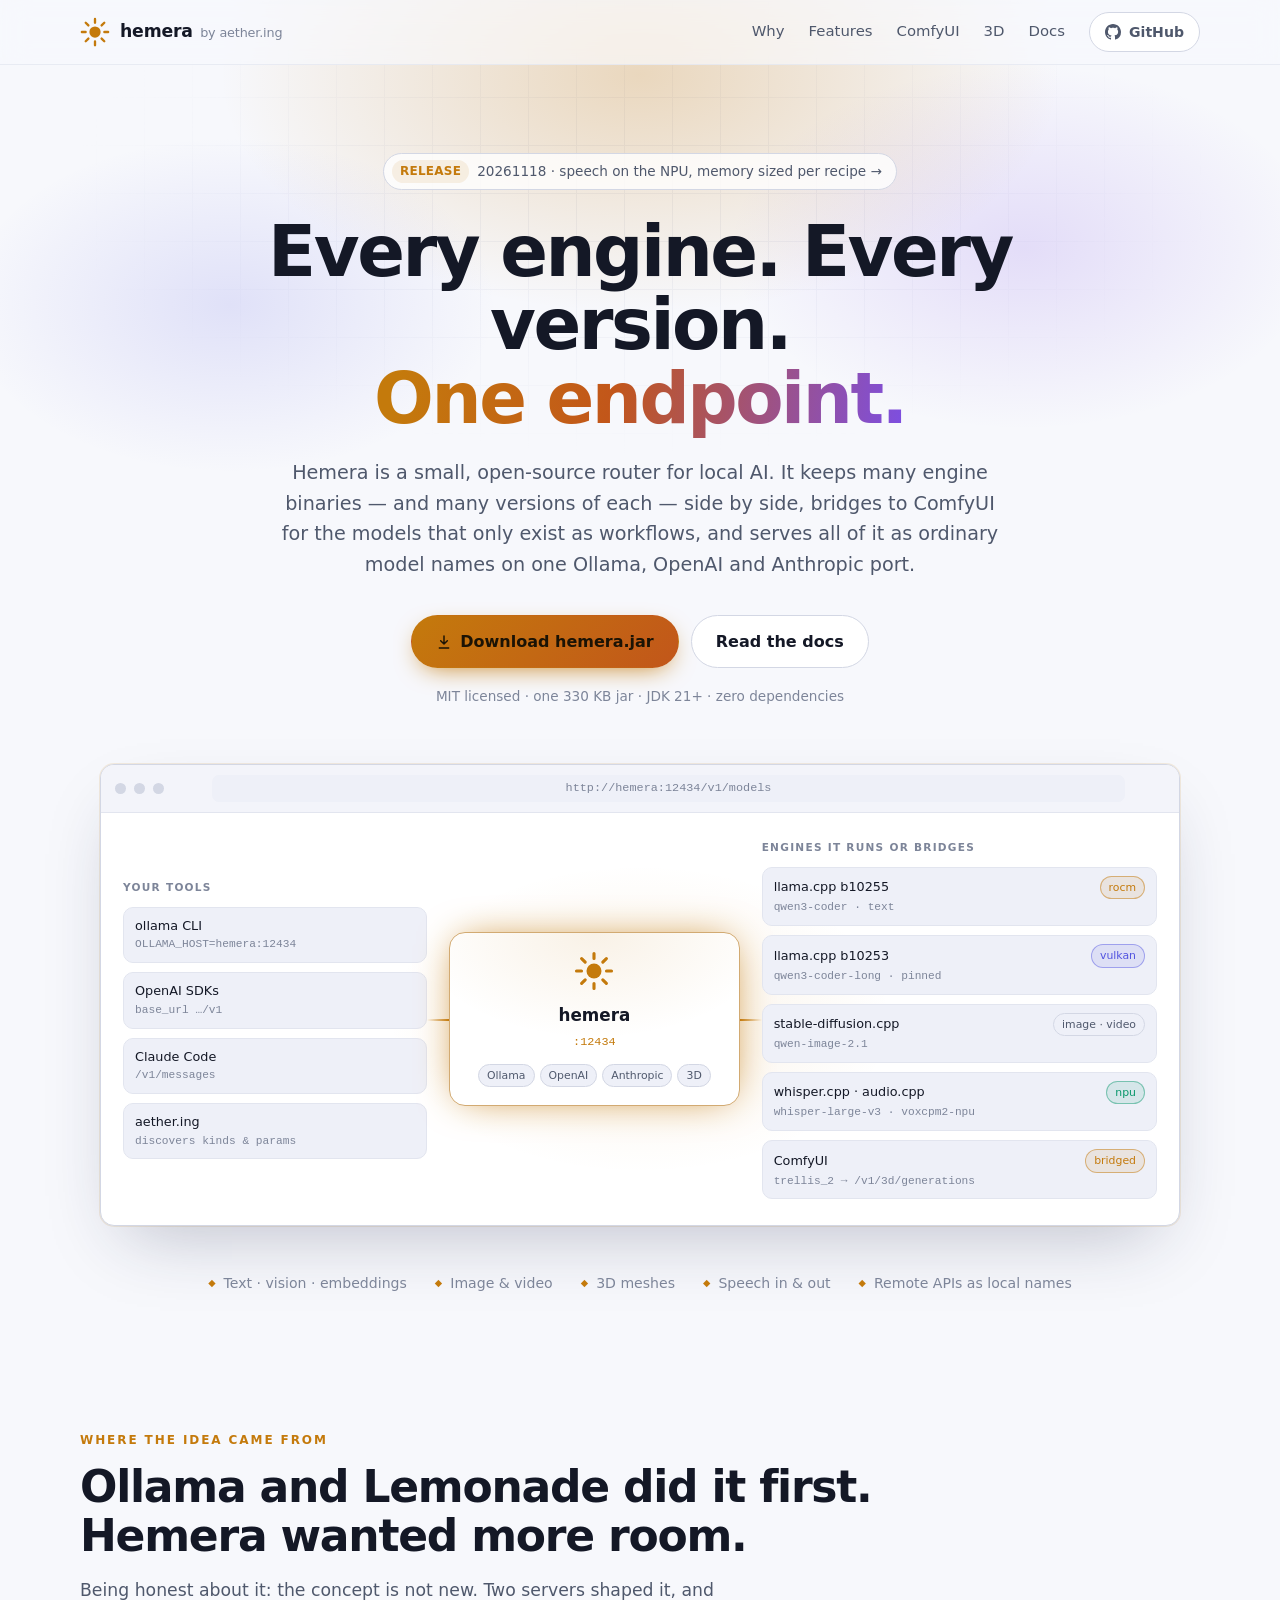
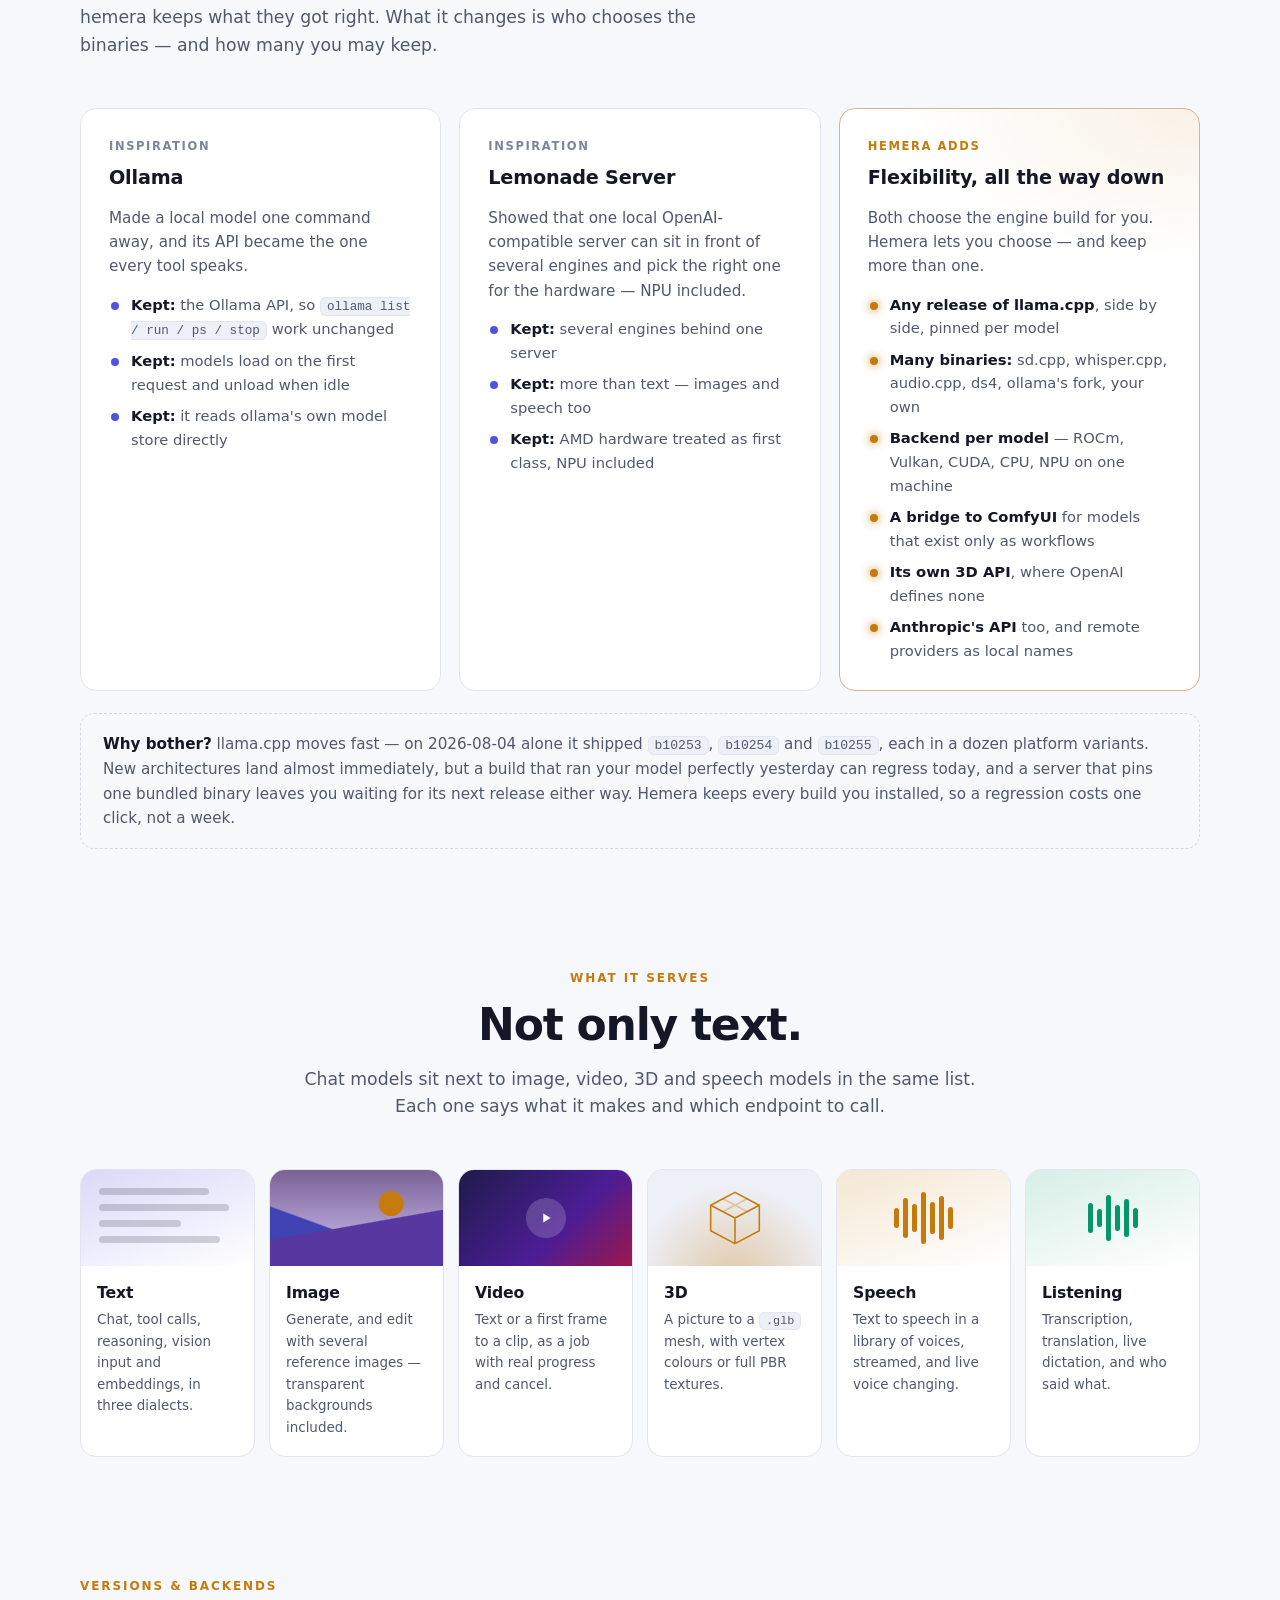
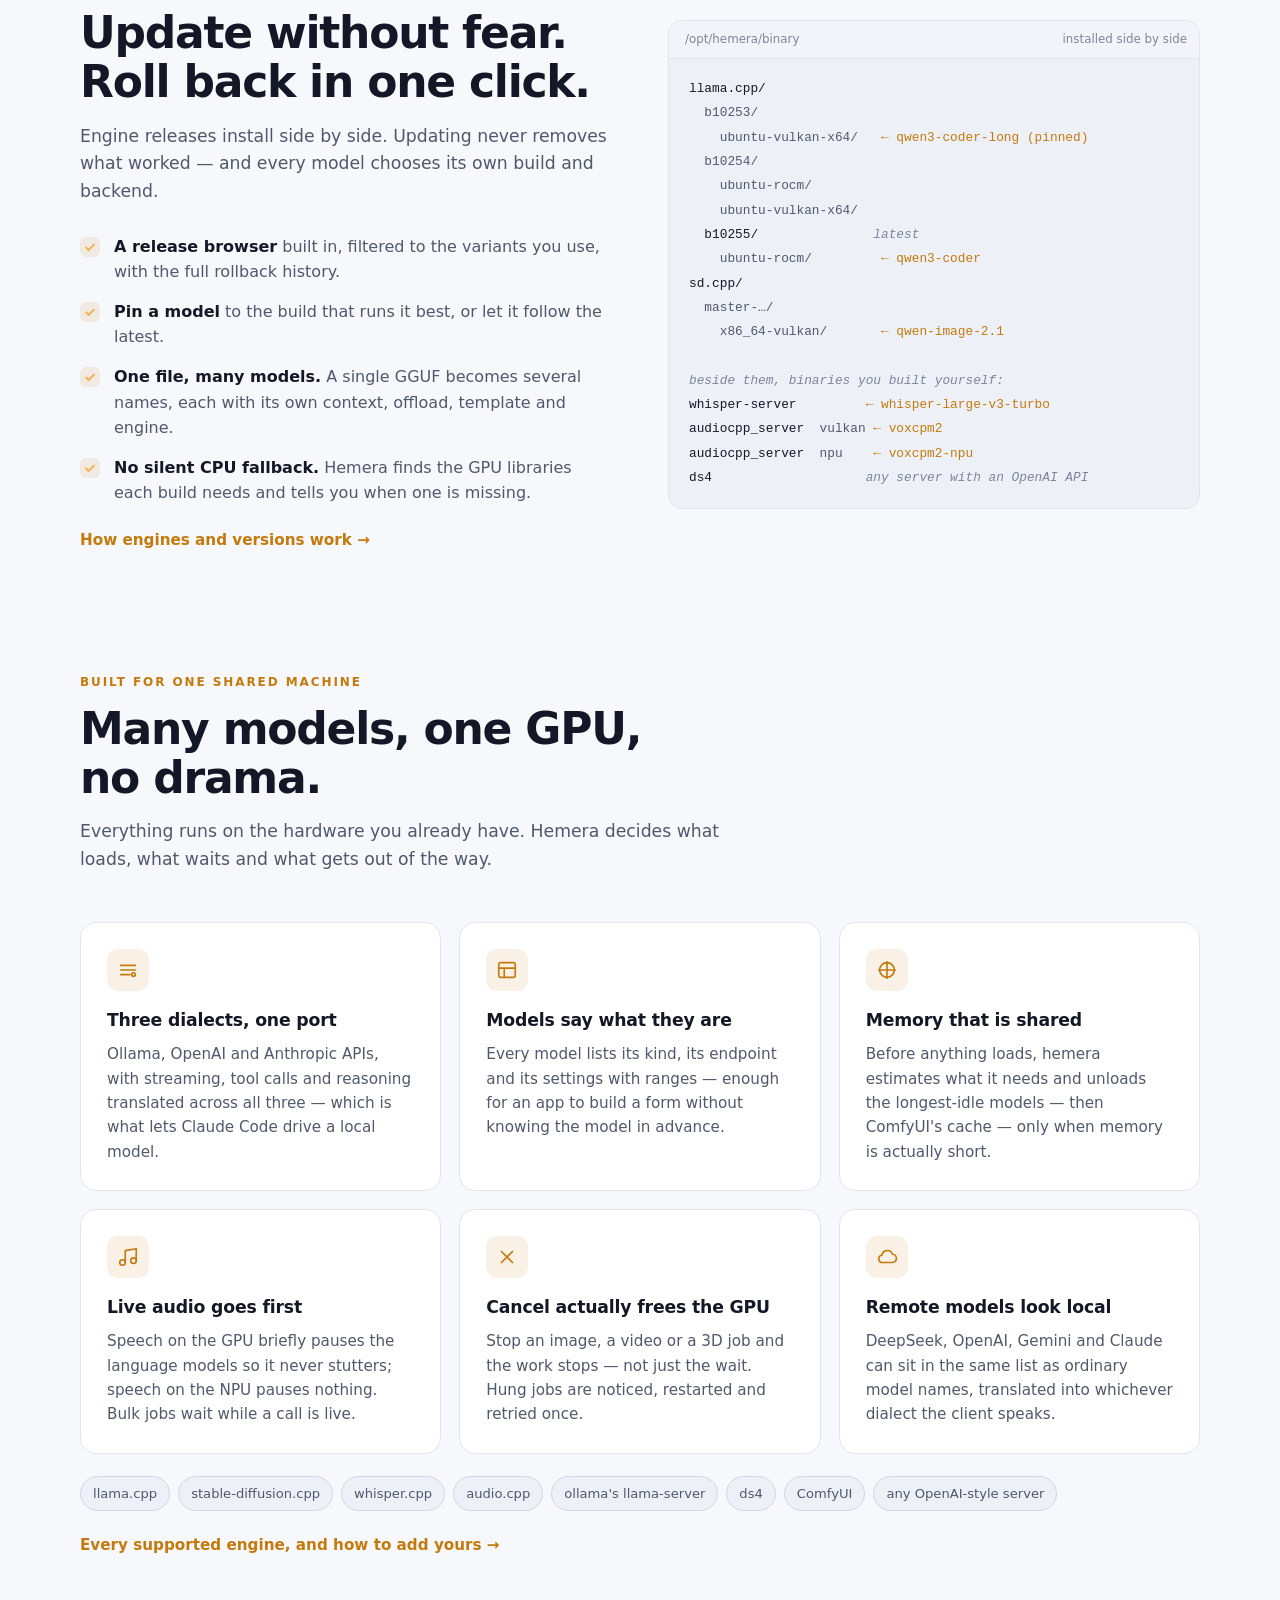
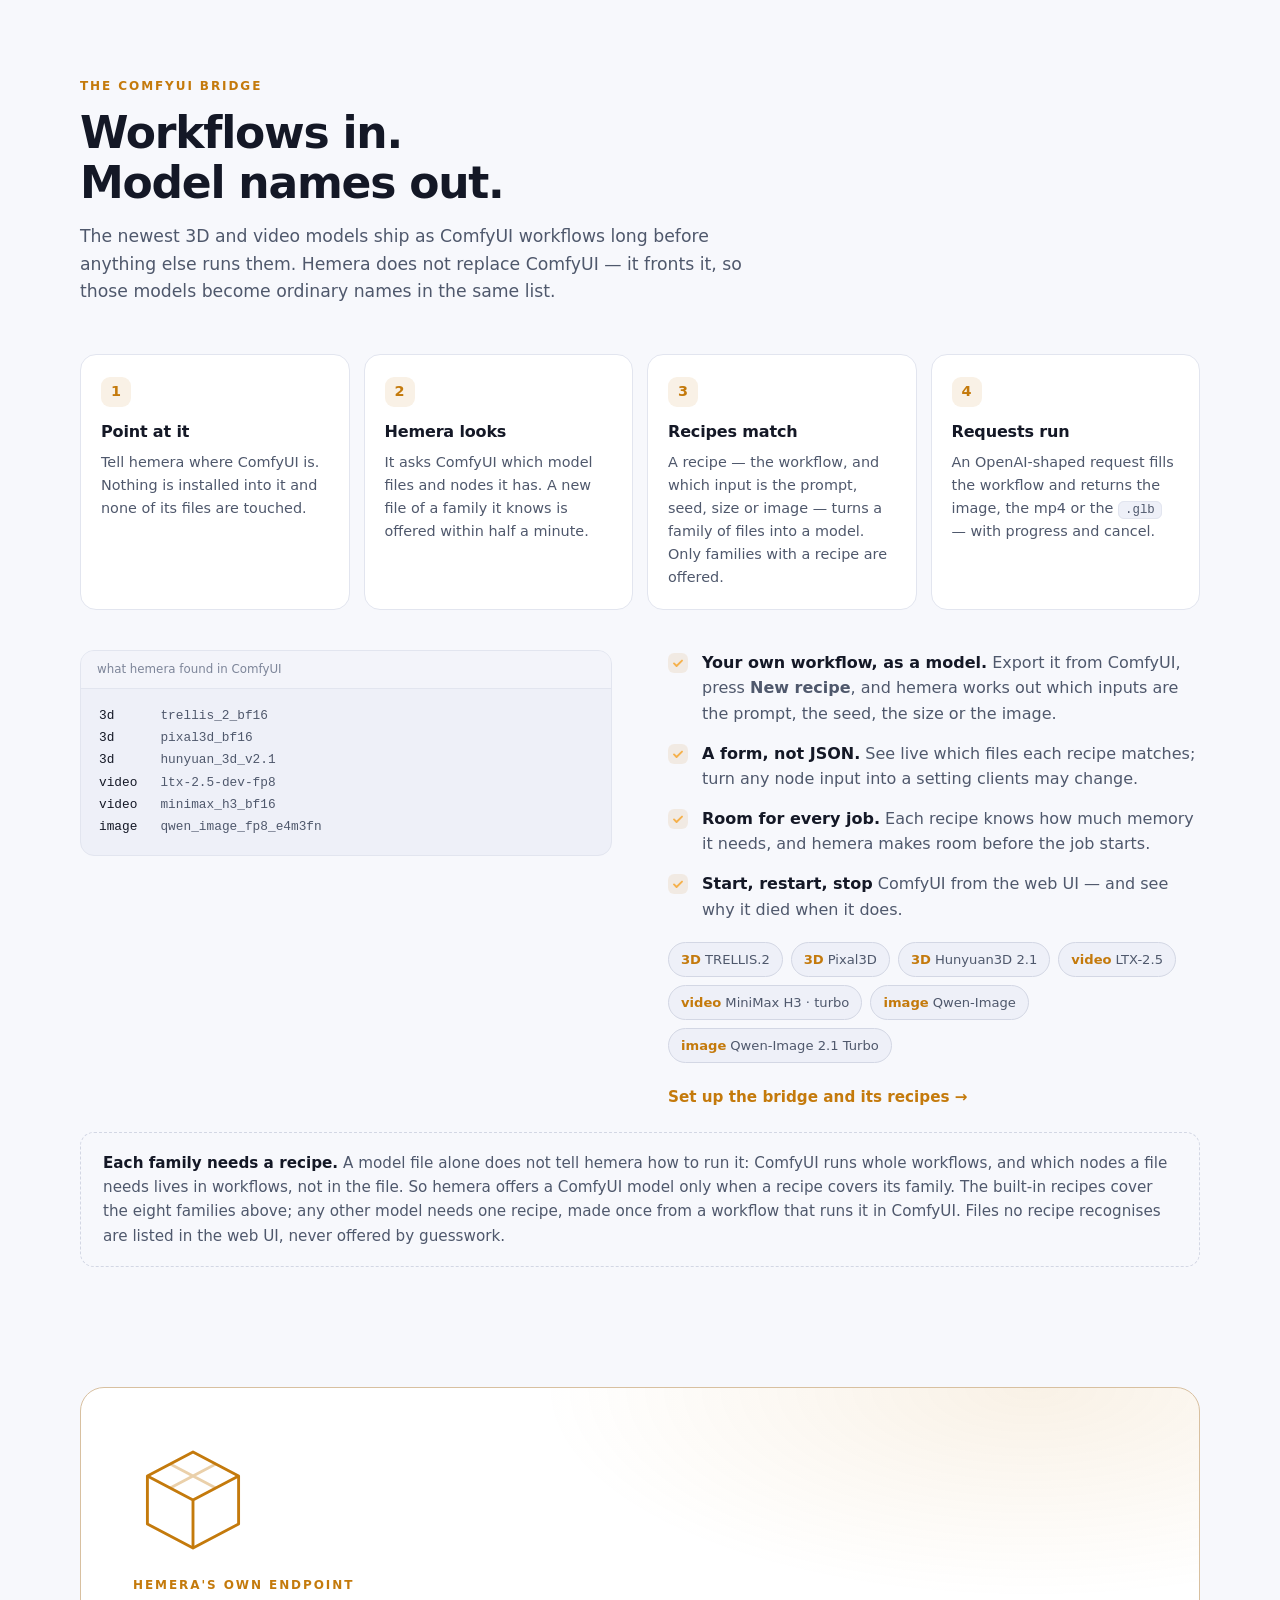
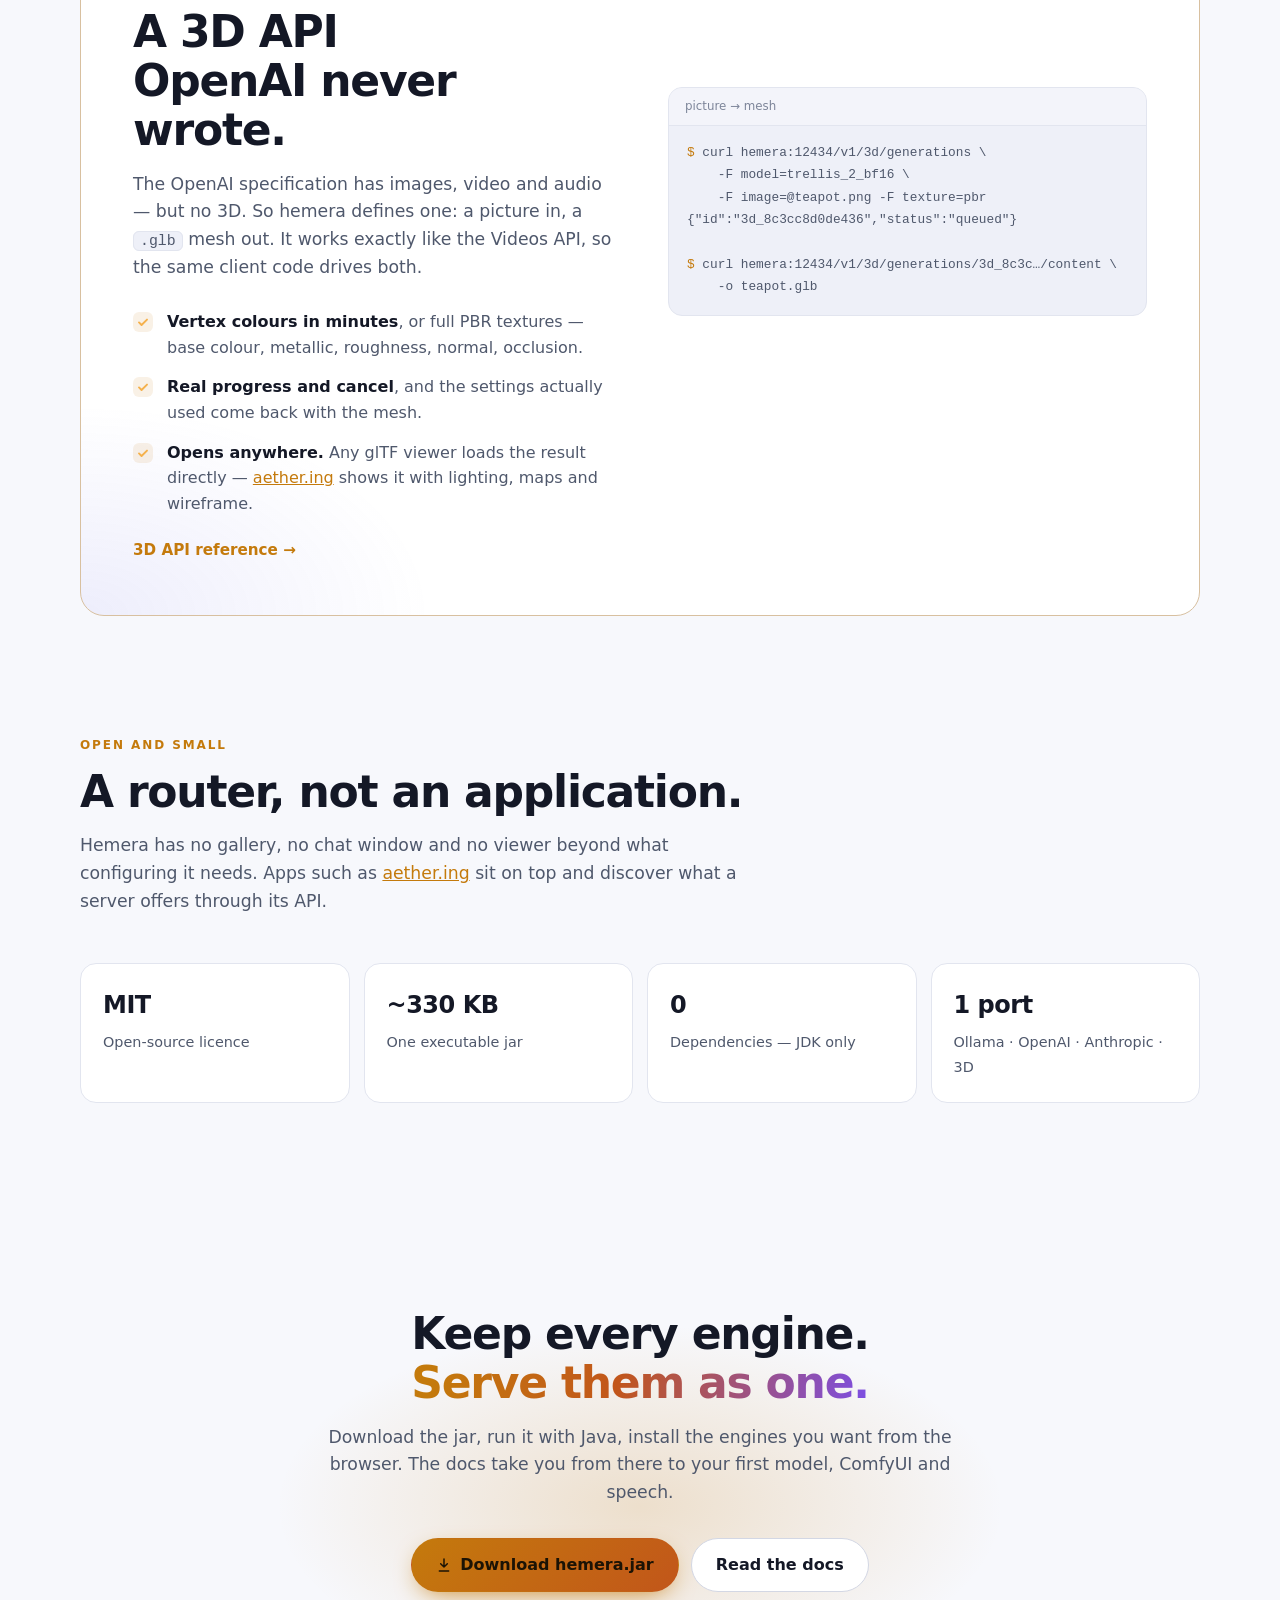
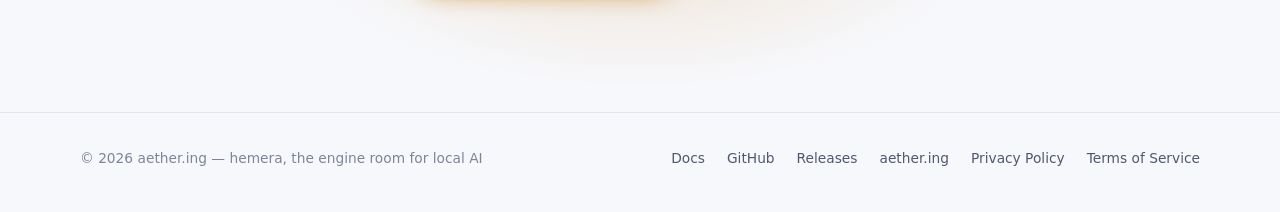
==== commit 32c9a698: "Say plainly that a ComfyUI model needs a recipe for its family The site and README read as if hemera" ====
--- a/site/index.html
+++ b/site/index.html
@@ -269,8 +269,8 @@
       </div>
       <div class="steps">
         <div class="step reveal"><h3>Point at it</h3><p>Tell hemera where ComfyUI is. Nothing is installed into it and none of its files are touched.</p></div>
-        <div class="step reveal"><h3>Hemera looks</h3><p>It asks ComfyUI which model files and nodes it has. Drop in a new file and it is offered within half a minute.</p></div>
-        <div class="step reveal"><h3>Recipes match</h3><p>A recipe turns a family of files into a model. Built-ins cover the popular ones; your own are drafted from a workflow export.</p></div>
+        <div class="step reveal"><h3>Hemera looks</h3><p>It asks ComfyUI which model files and nodes it has. A new file of a family it knows is offered within half a minute.</p></div>
+        <div class="step reveal"><h3>Recipes match</h3><p>A recipe — the workflow, and which input is the prompt, seed, size or image — turns a family of files into a model. Only families with a recipe are offered.</p></div>
         <div class="step reveal"><h3>Requests run</h3><p>An OpenAI-shaped request fills the workflow and returns the image, the mp4 or the <code>.glb</code> — with progress and cancel.</p></div>
       </div>
       <div class="split" style="align-items:start">
@@ -295,8 +295,11 @@
             <span class="chip"><b>video</b>LTX-2.5</span><span class="chip"><b>video</b>MiniMax H3 · turbo</span>
             <span class="chip"><b>image</b>Qwen-Image</span><span class="chip"><b>image</b>Qwen-Image 2.1 Turbo</span>
           </div>
-          <a class="more" href="docs/#comfyui">Set up the bridge →</a>
-        </div>
+          <a class="more" href="docs/#recipes">Set up the bridge and its recipes →</a>
+        </div>
+      </div>
+      <div class="honest reveal">
+        <b>Each family needs a recipe.</b> A model file alone does not tell hemera how to run it: ComfyUI runs whole workflows, and which nodes a file needs lives in workflows, not in the file. So hemera offers a ComfyUI model only when a recipe covers its family. The built-in recipes cover the eight families above; any other model needs one recipe, made once from a workflow that runs it in ComfyUI. Files no recipe recognises are listed in the web UI, never offered by guesswork.
       </div>
     </div>
   </section>
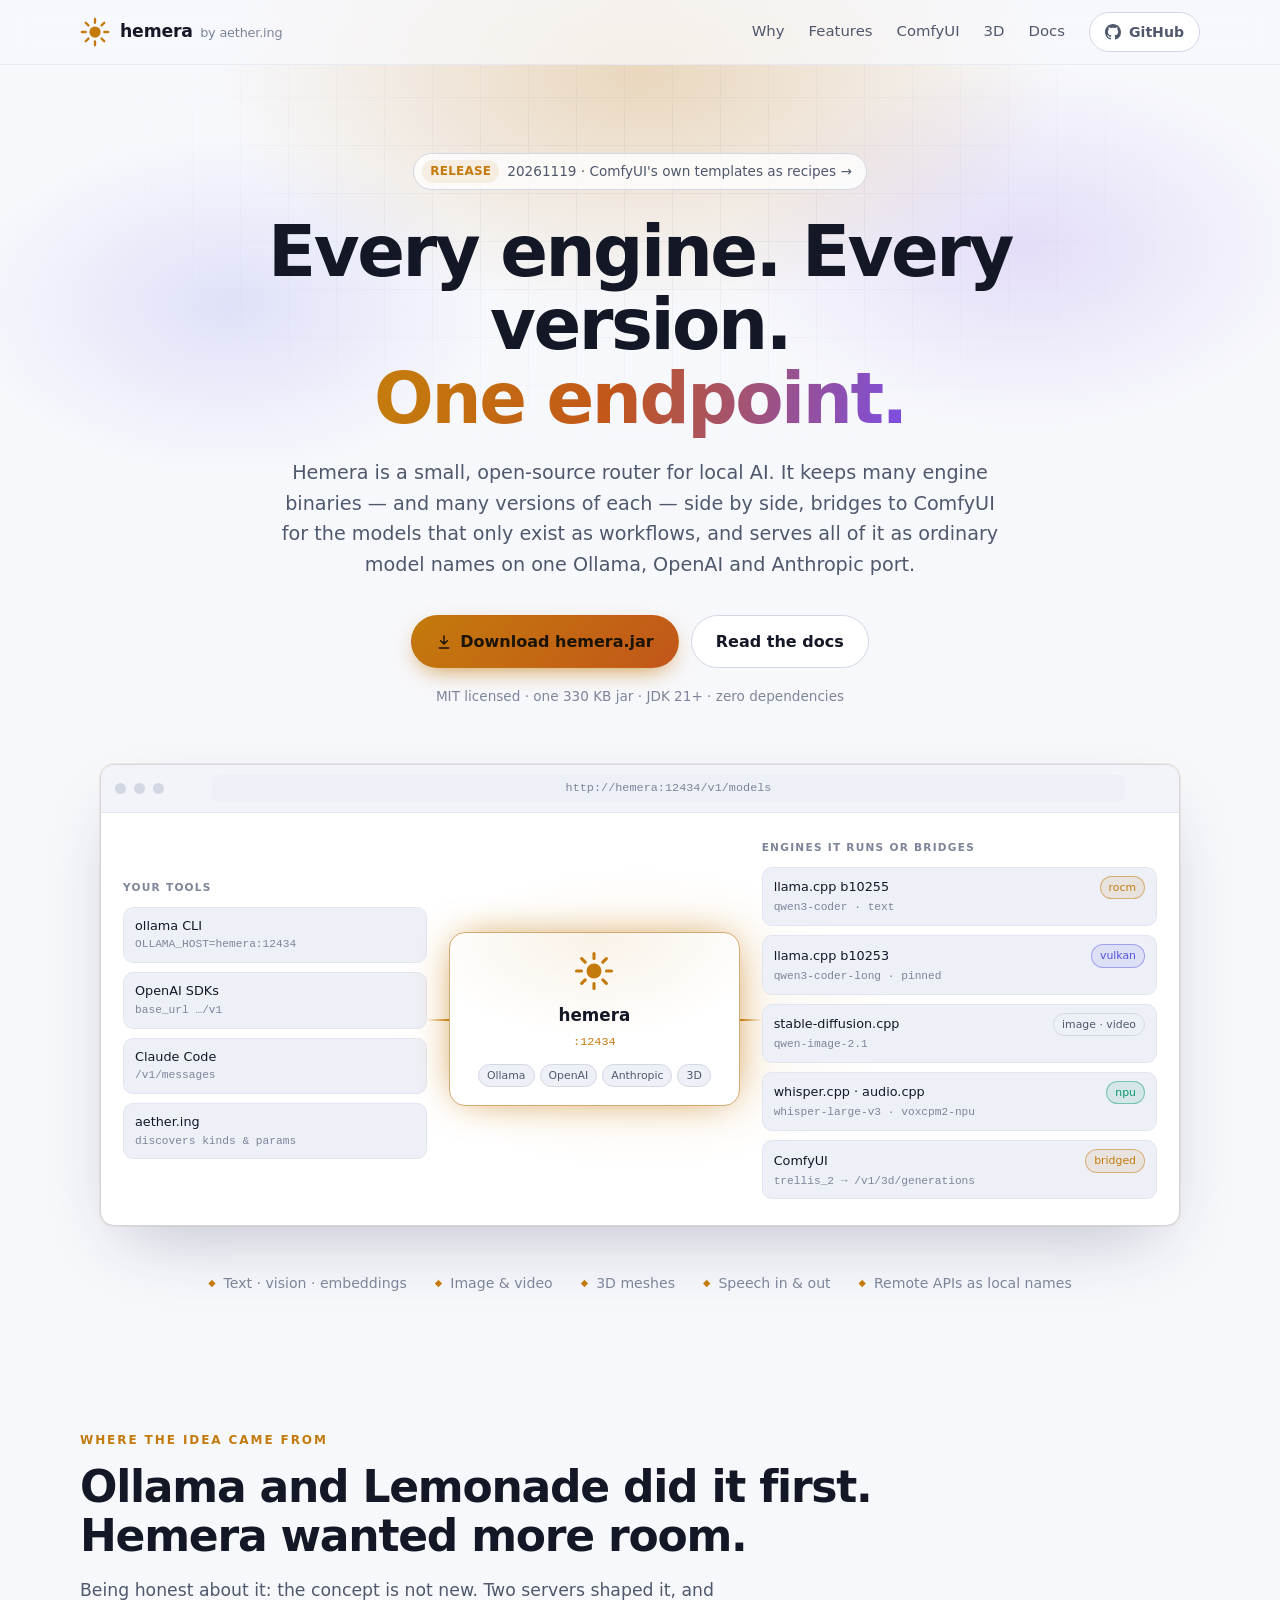
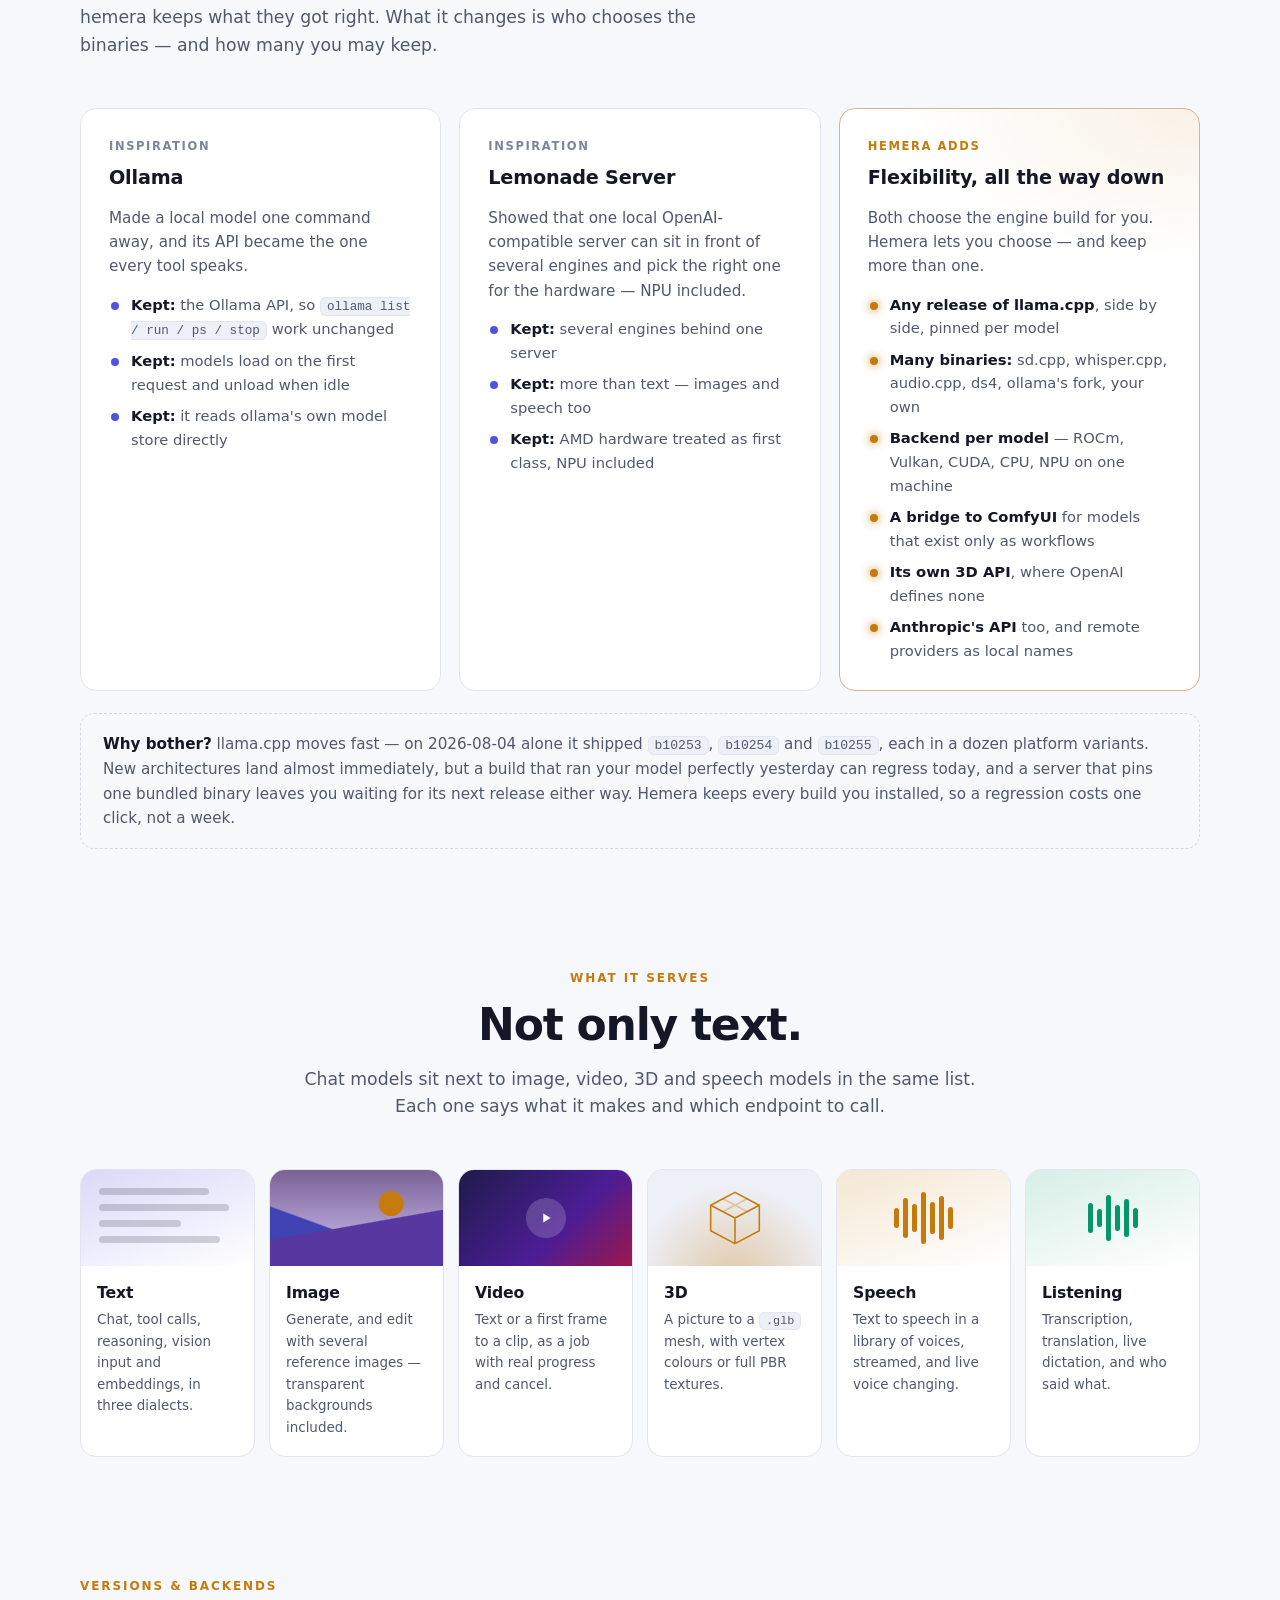
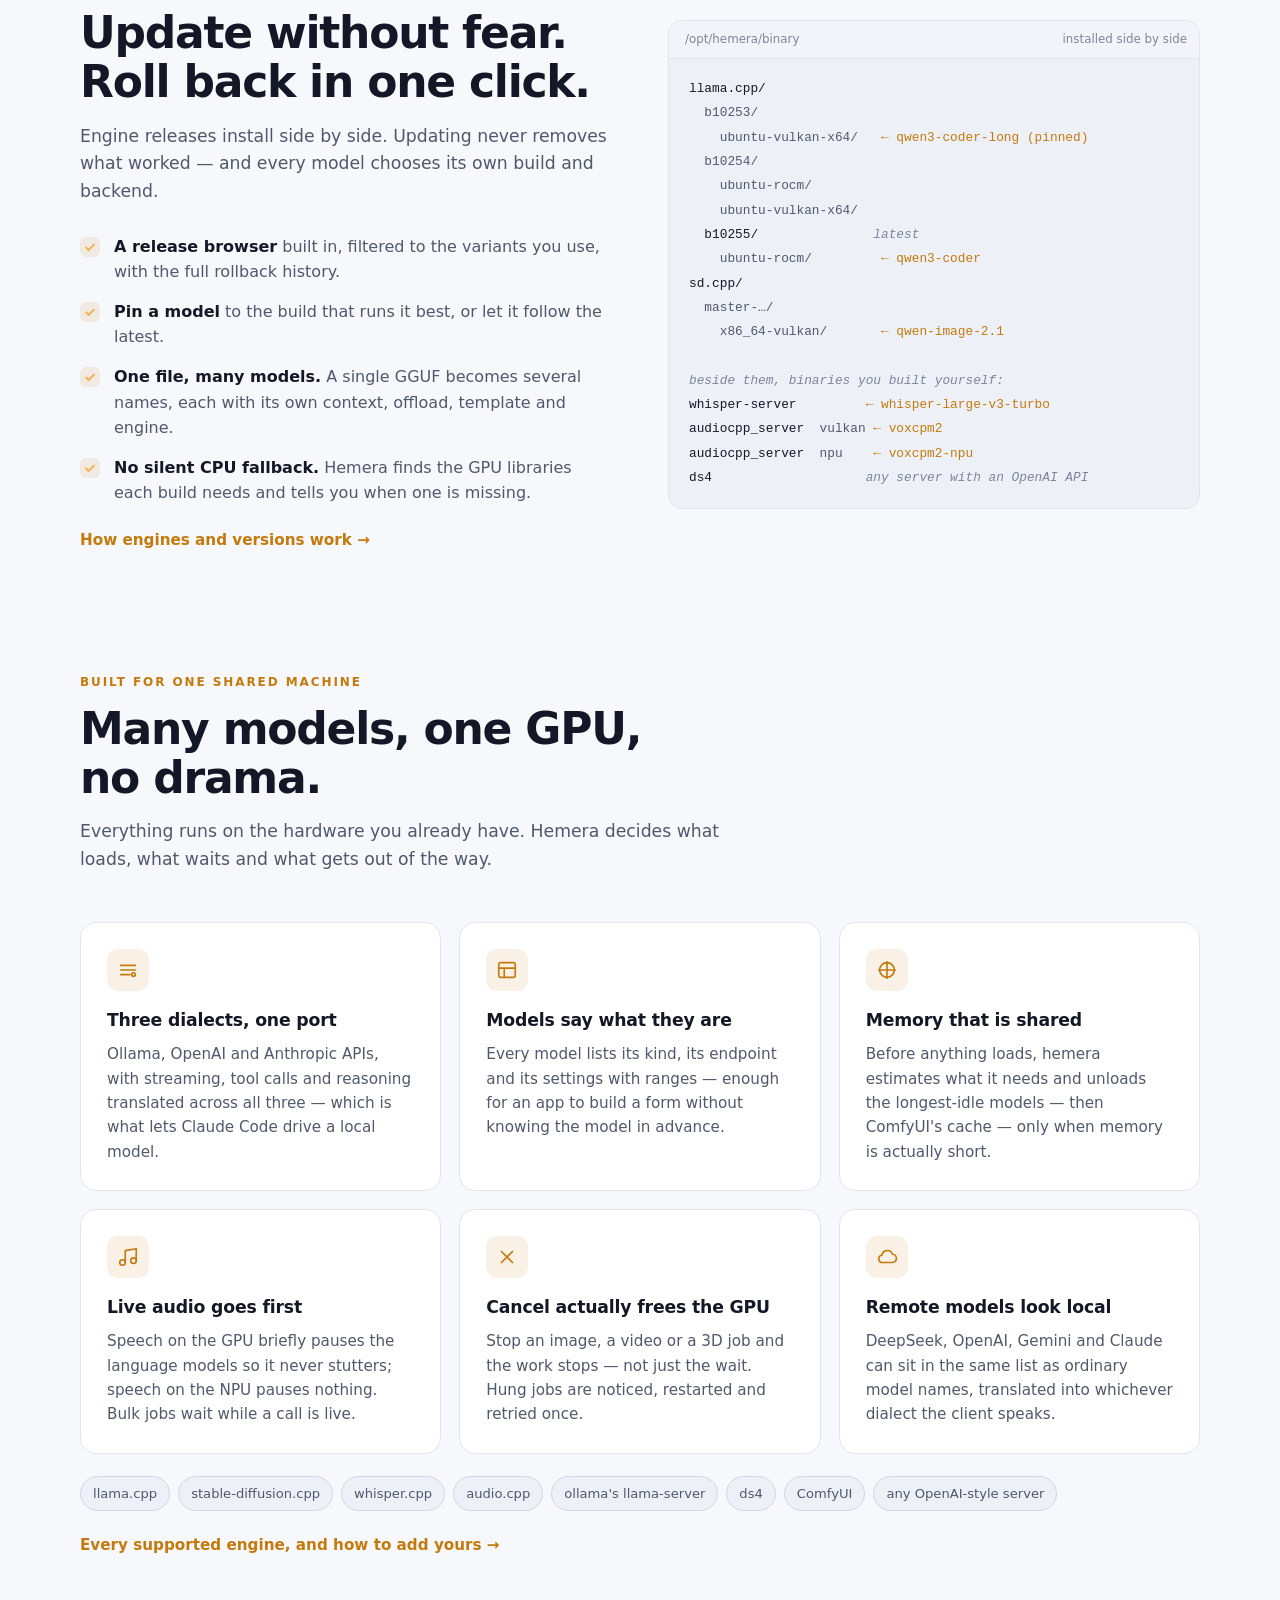
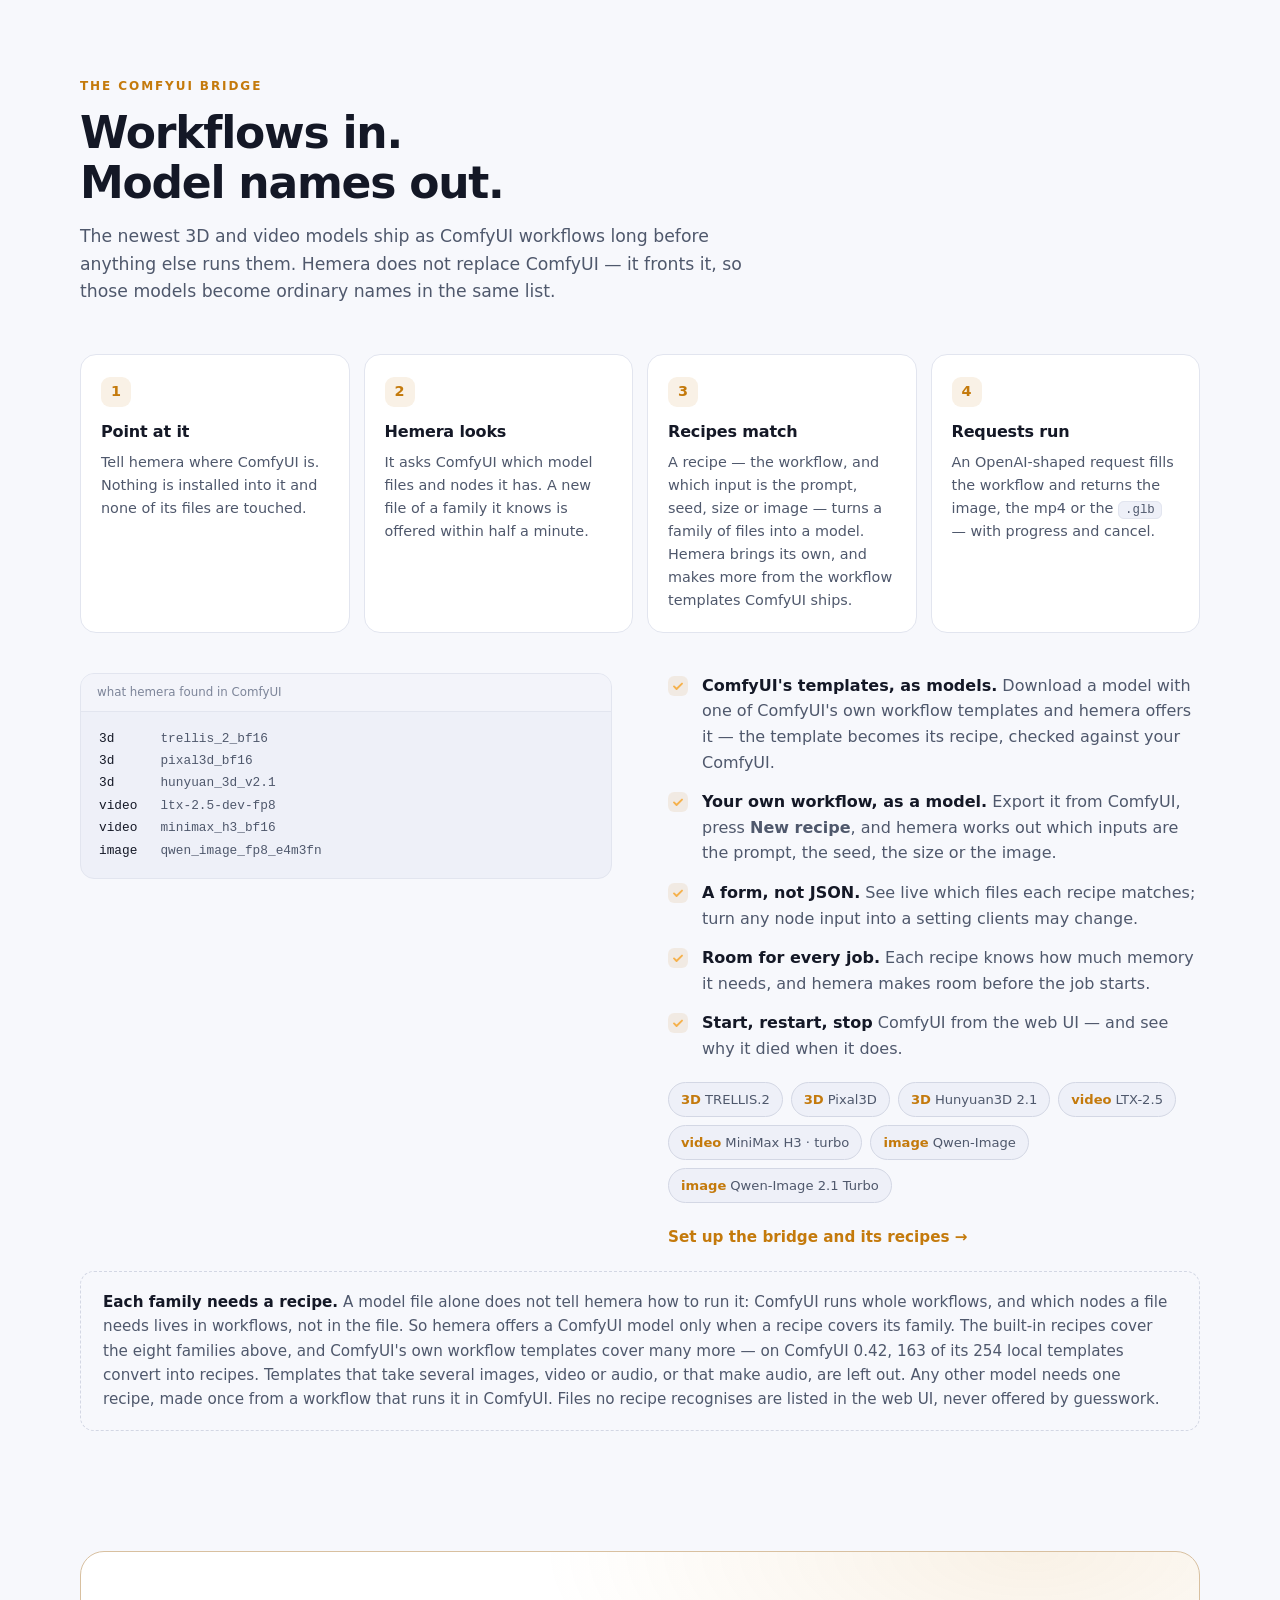
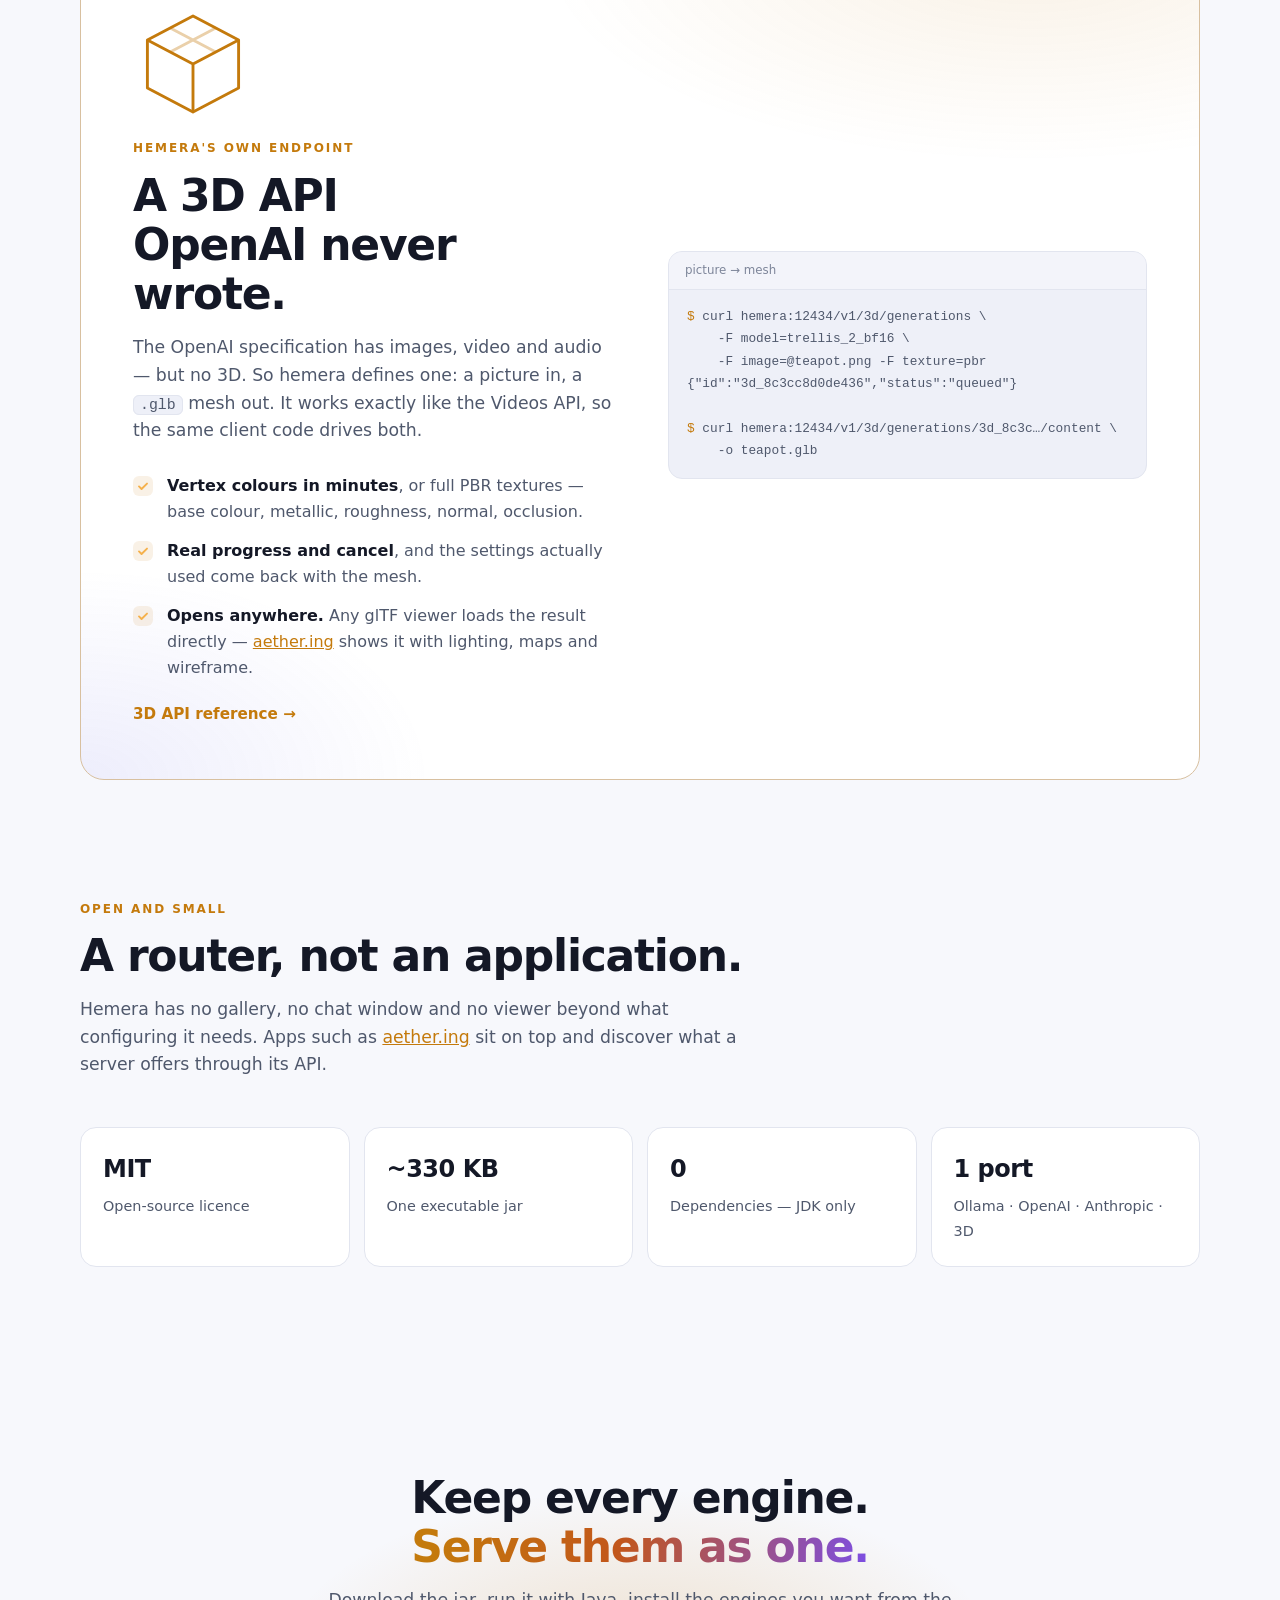
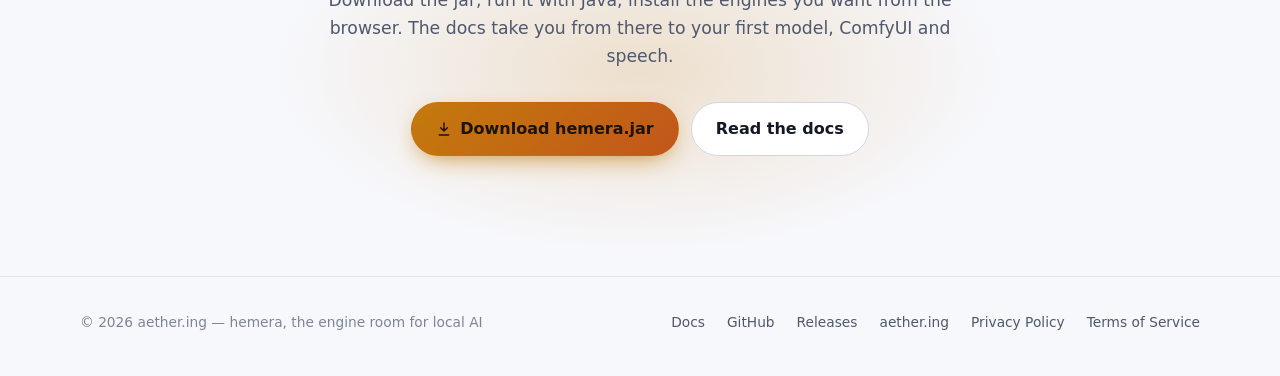
==== commit b63a6b24: "Describe ComfyUI template recipes on the website The features page and docs say that hemera also mak" ====
--- a/site/index.html
+++ b/site/index.html
@@ -35,7 +35,7 @@
   <!-- ======================= HERO ======================= -->
   <div class="hero">
     <div class="wrap">
-      <a class="pill" href="https://github.com/peprasetya/hemera/releases/latest"><b>RELEASE</b> 20261118 · speech on the NPU, memory sized per recipe →</a>
+      <a class="pill" href="https://github.com/peprasetya/hemera/releases/latest"><b>RELEASE</b> 20261119 · ComfyUI's own templates as recipes →</a>
       <h1>Every engine. Every version.<br><span class="grad">One endpoint.</span></h1>
       <p class="lede">
         Hemera is a small, open-source router for local AI. It keeps many engine binaries — and many
@@ -270,7 +270,7 @@
       <div class="steps">
         <div class="step reveal"><h3>Point at it</h3><p>Tell hemera where ComfyUI is. Nothing is installed into it and none of its files are touched.</p></div>
         <div class="step reveal"><h3>Hemera looks</h3><p>It asks ComfyUI which model files and nodes it has. A new file of a family it knows is offered within half a minute.</p></div>
-        <div class="step reveal"><h3>Recipes match</h3><p>A recipe — the workflow, and which input is the prompt, seed, size or image — turns a family of files into a model. Only families with a recipe are offered.</p></div>
+        <div class="step reveal"><h3>Recipes match</h3><p>A recipe — the workflow, and which input is the prompt, seed, size or image — turns a family of files into a model. Hemera brings its own, and makes more from the workflow templates ComfyUI ships.</p></div>
         <div class="step reveal"><h3>Requests run</h3><p>An OpenAI-shaped request fills the workflow and returns the image, the mp4 or the <code>.glb</code> — with progress and cancel.</p></div>
       </div>
       <div class="split" style="align-items:start">
@@ -285,6 +285,7 @@
         </div>
         <div class="reveal">
           <ul class="checks" style="margin-top:0">
+            <li><b>ComfyUI's templates, as models.</b> Download a model with one of ComfyUI's own workflow templates and hemera offers it — the template becomes its recipe, checked against your ComfyUI.</li>
             <li><b>Your own workflow, as a model.</b> Export it from ComfyUI, press <strong>New recipe</strong>, and hemera works out which inputs are the prompt, the seed, the size or the image.</li>
             <li><b>A form, not JSON.</b> See live which files each recipe matches; turn any node input into a setting clients may change.</li>
             <li><b>Room for every job.</b> Each recipe knows how much memory it needs, and hemera makes room before the job starts.</li>
@@ -299,7 +300,7 @@
         </div>
       </div>
       <div class="honest reveal">
-        <b>Each family needs a recipe.</b> A model file alone does not tell hemera how to run it: ComfyUI runs whole workflows, and which nodes a file needs lives in workflows, not in the file. So hemera offers a ComfyUI model only when a recipe covers its family. The built-in recipes cover the eight families above; any other model needs one recipe, made once from a workflow that runs it in ComfyUI. Files no recipe recognises are listed in the web UI, never offered by guesswork.
+        <b>Each family needs a recipe.</b> A model file alone does not tell hemera how to run it: ComfyUI runs whole workflows, and which nodes a file needs lives in workflows, not in the file. So hemera offers a ComfyUI model only when a recipe covers its family. The built-in recipes cover the eight families above, and ComfyUI's own workflow templates cover many more — on ComfyUI 0.42, 163 of its 254 local templates convert into recipes. Templates that take several images, video or audio, or that make audio, are left out. Any other model needs one recipe, made once from a workflow that runs it in ComfyUI. Files no recipe recognises are listed in the web UI, never offered by guesswork.
       </div>
     </div>
   </section>
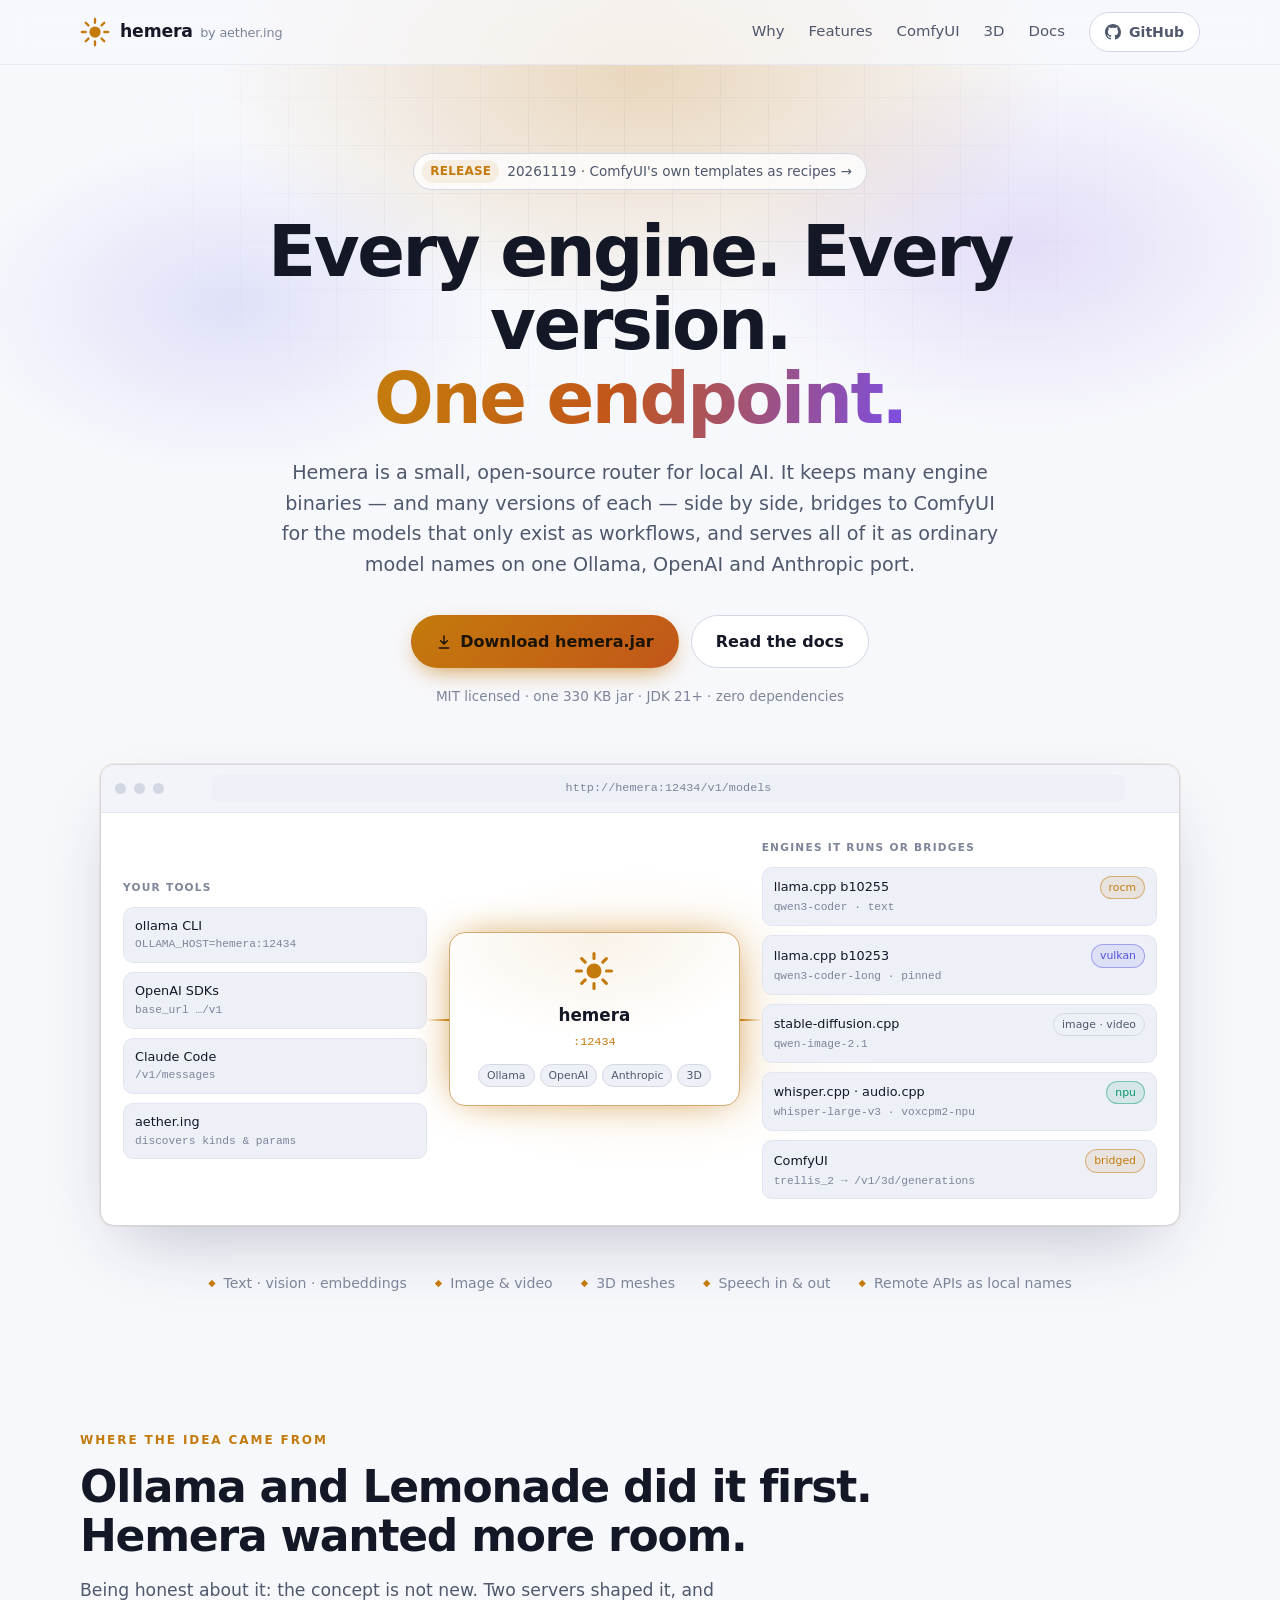
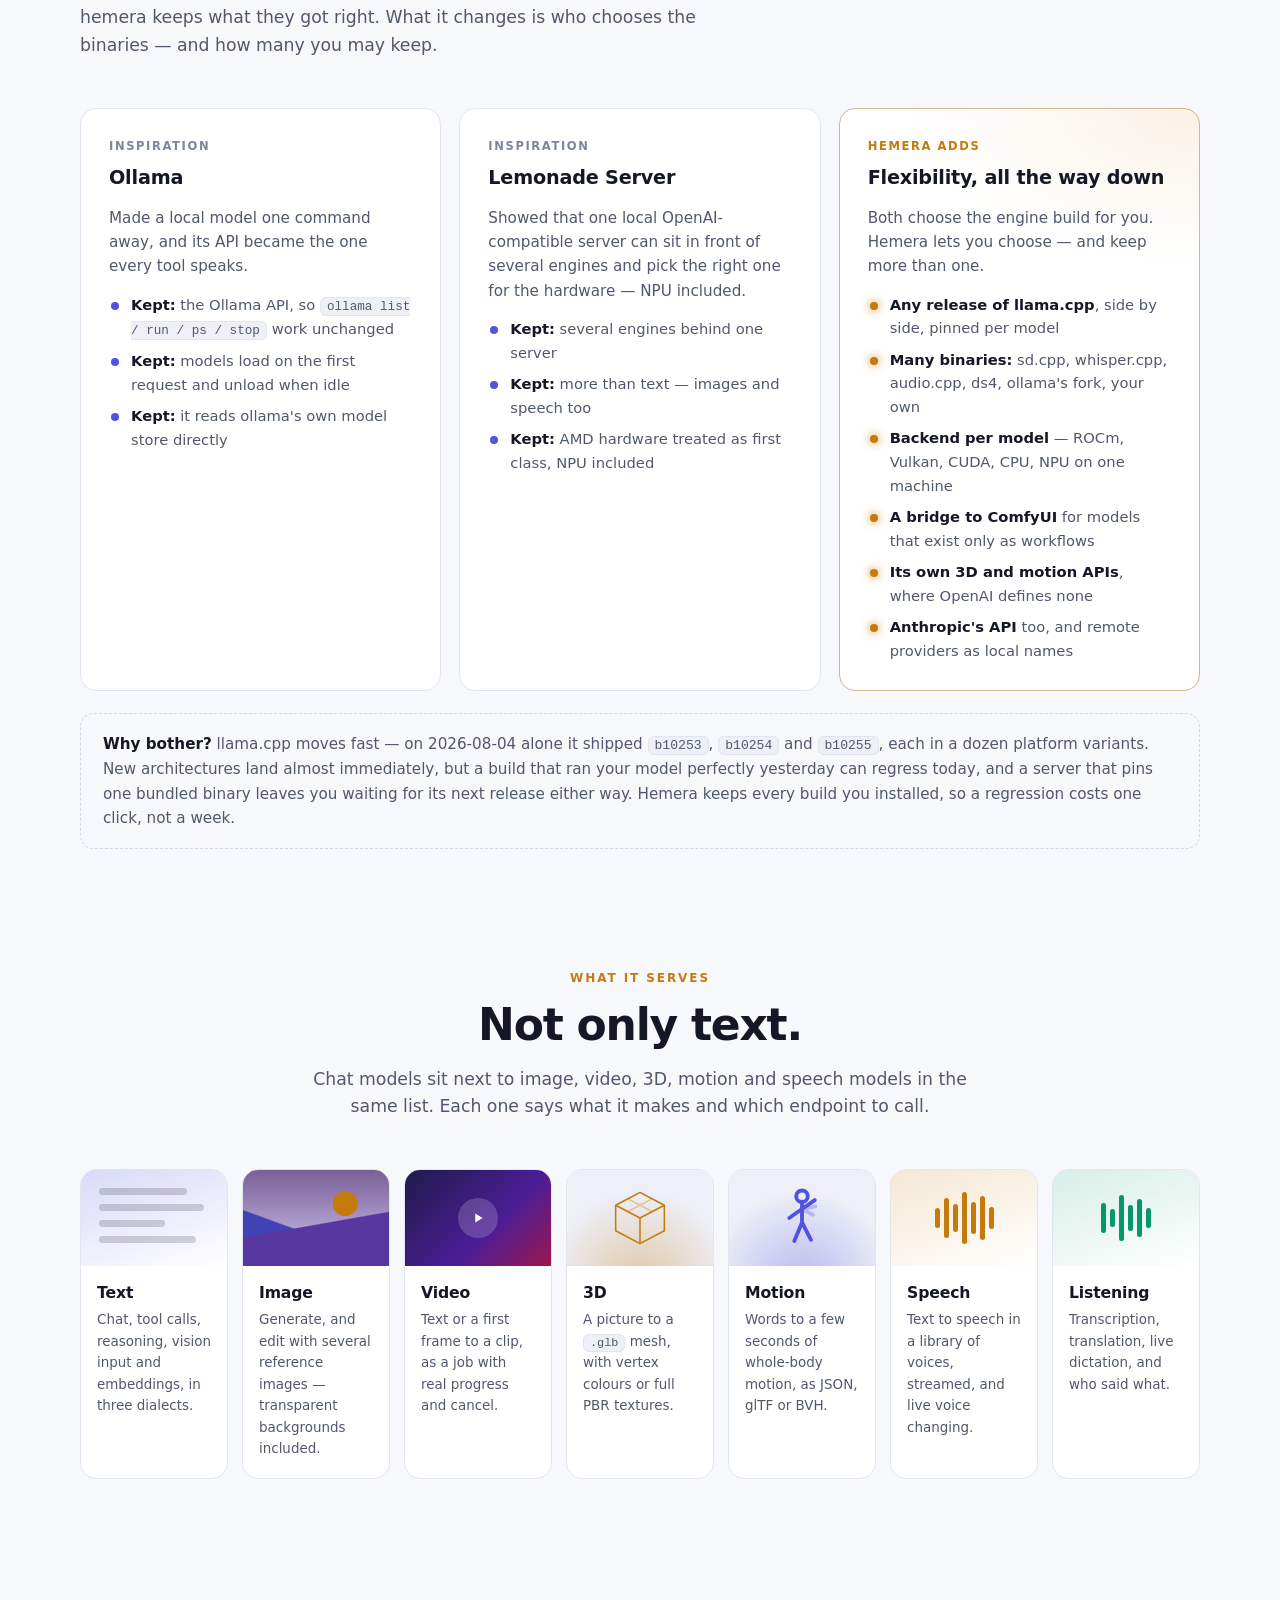
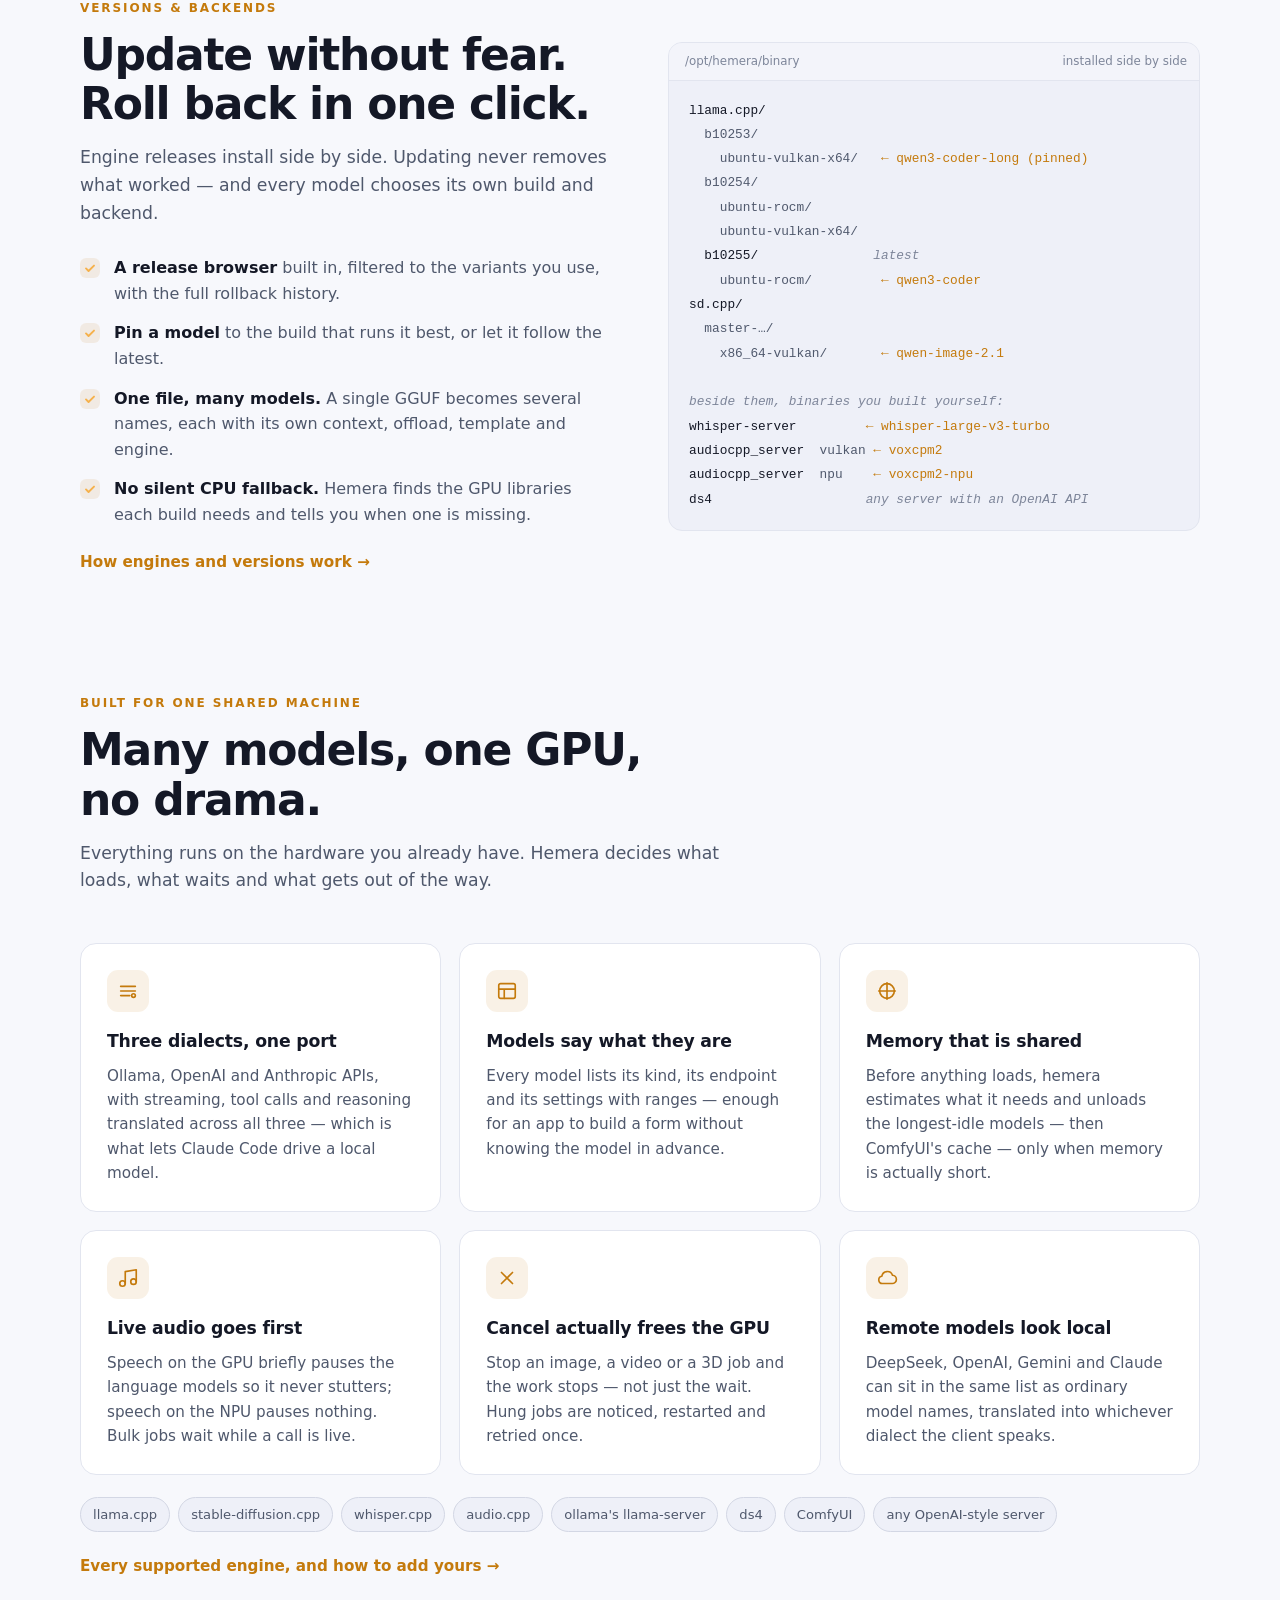
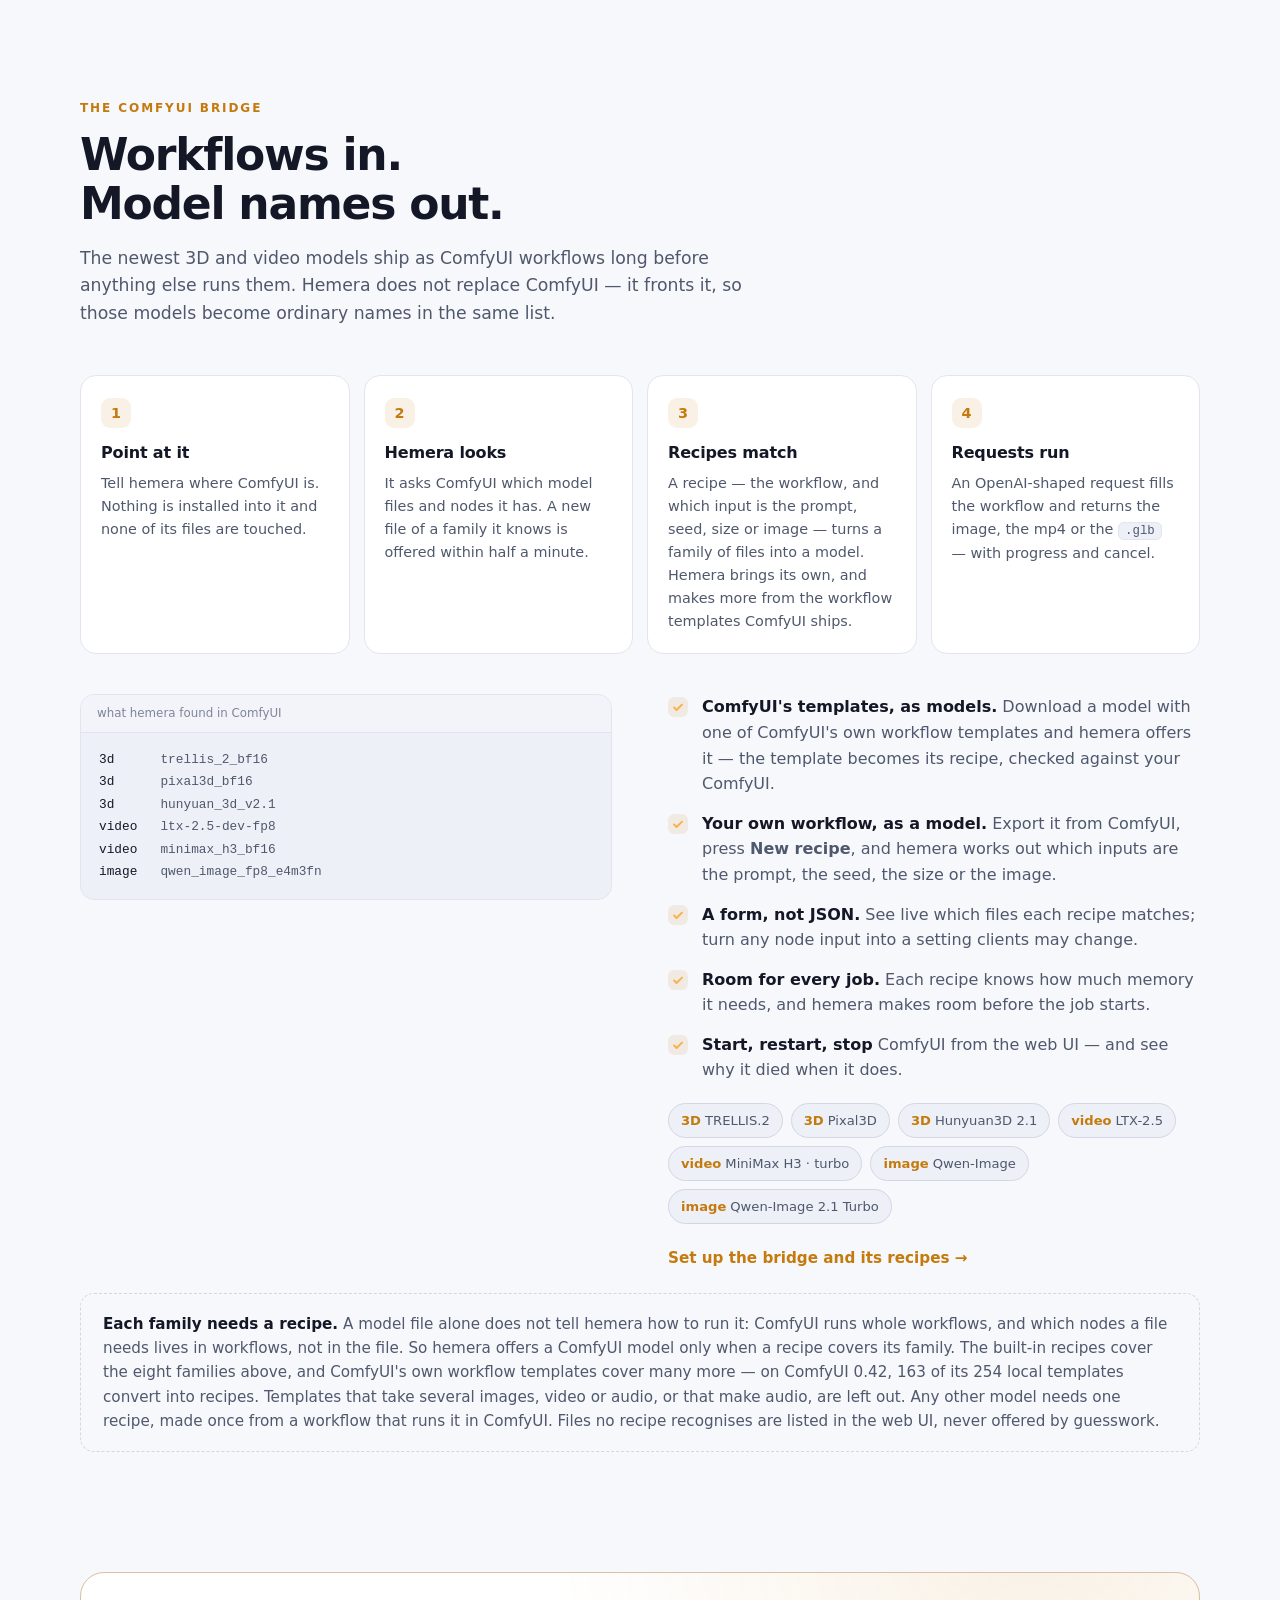
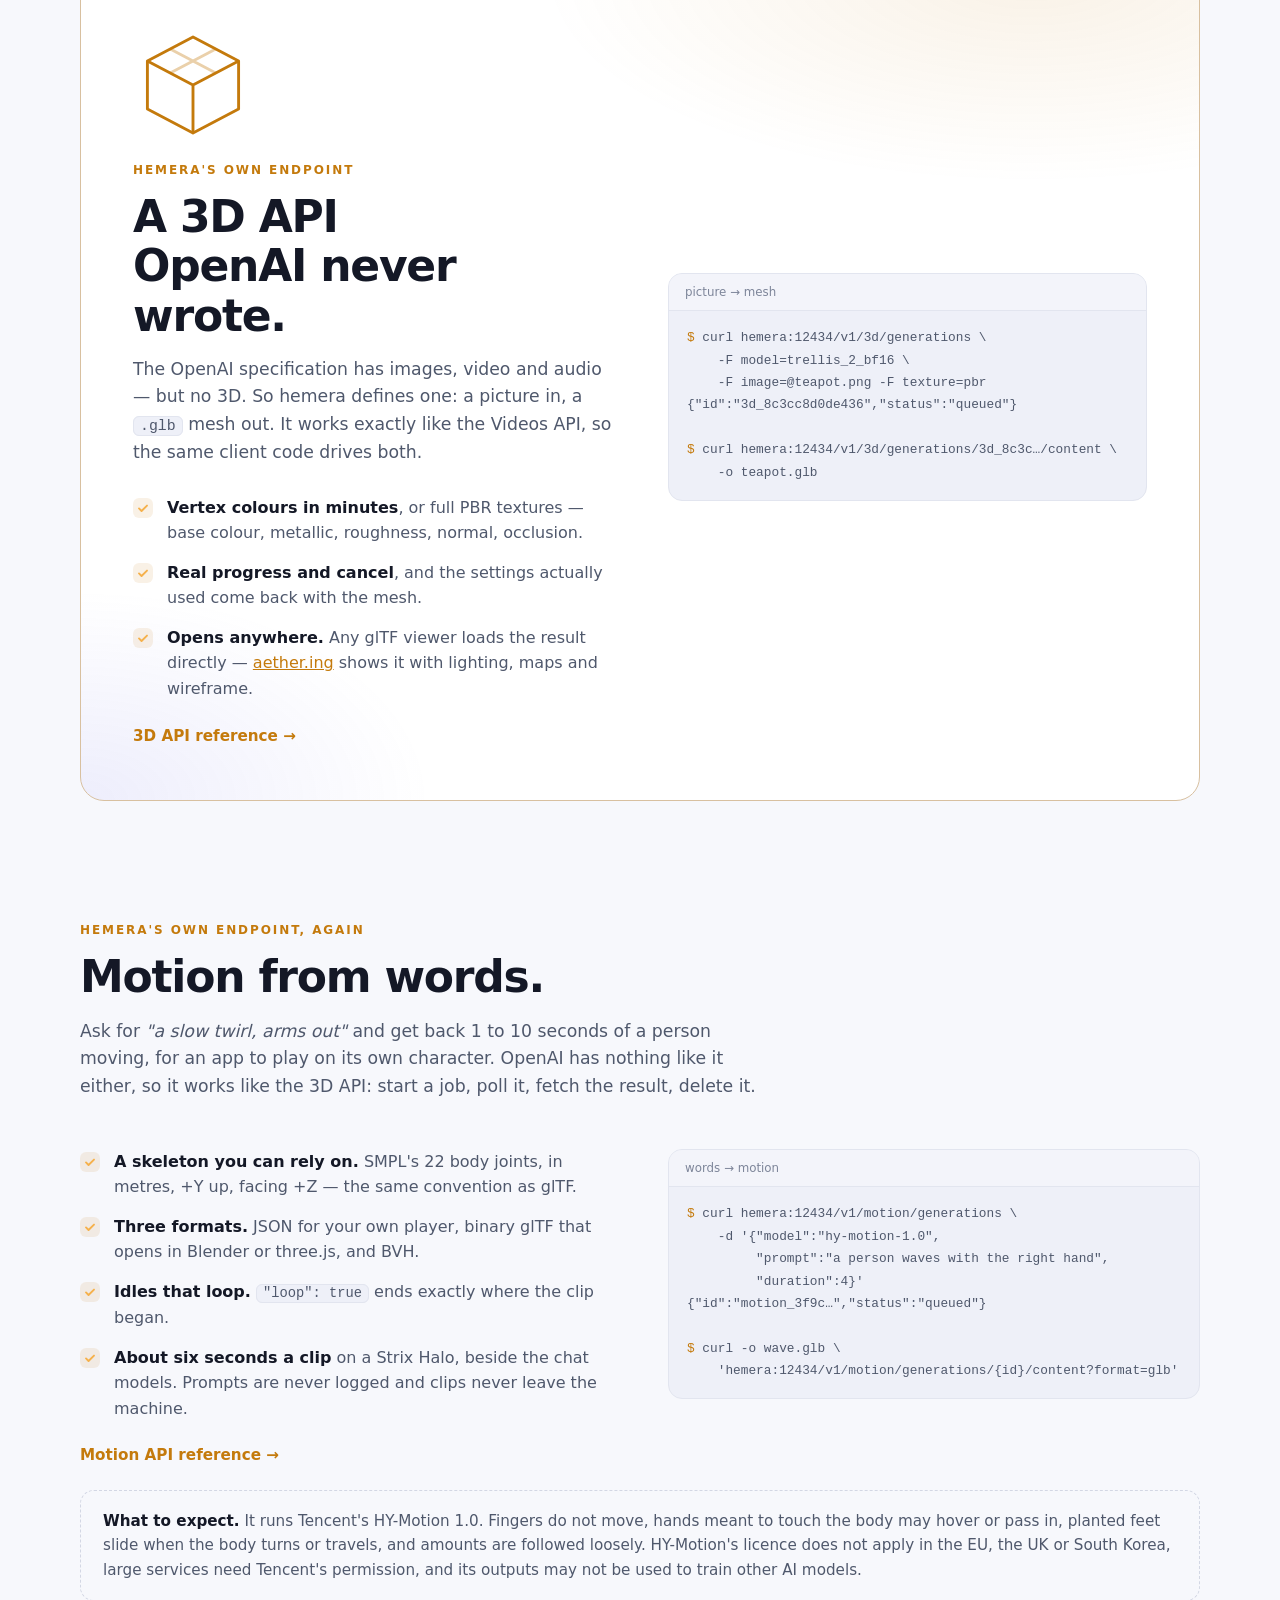
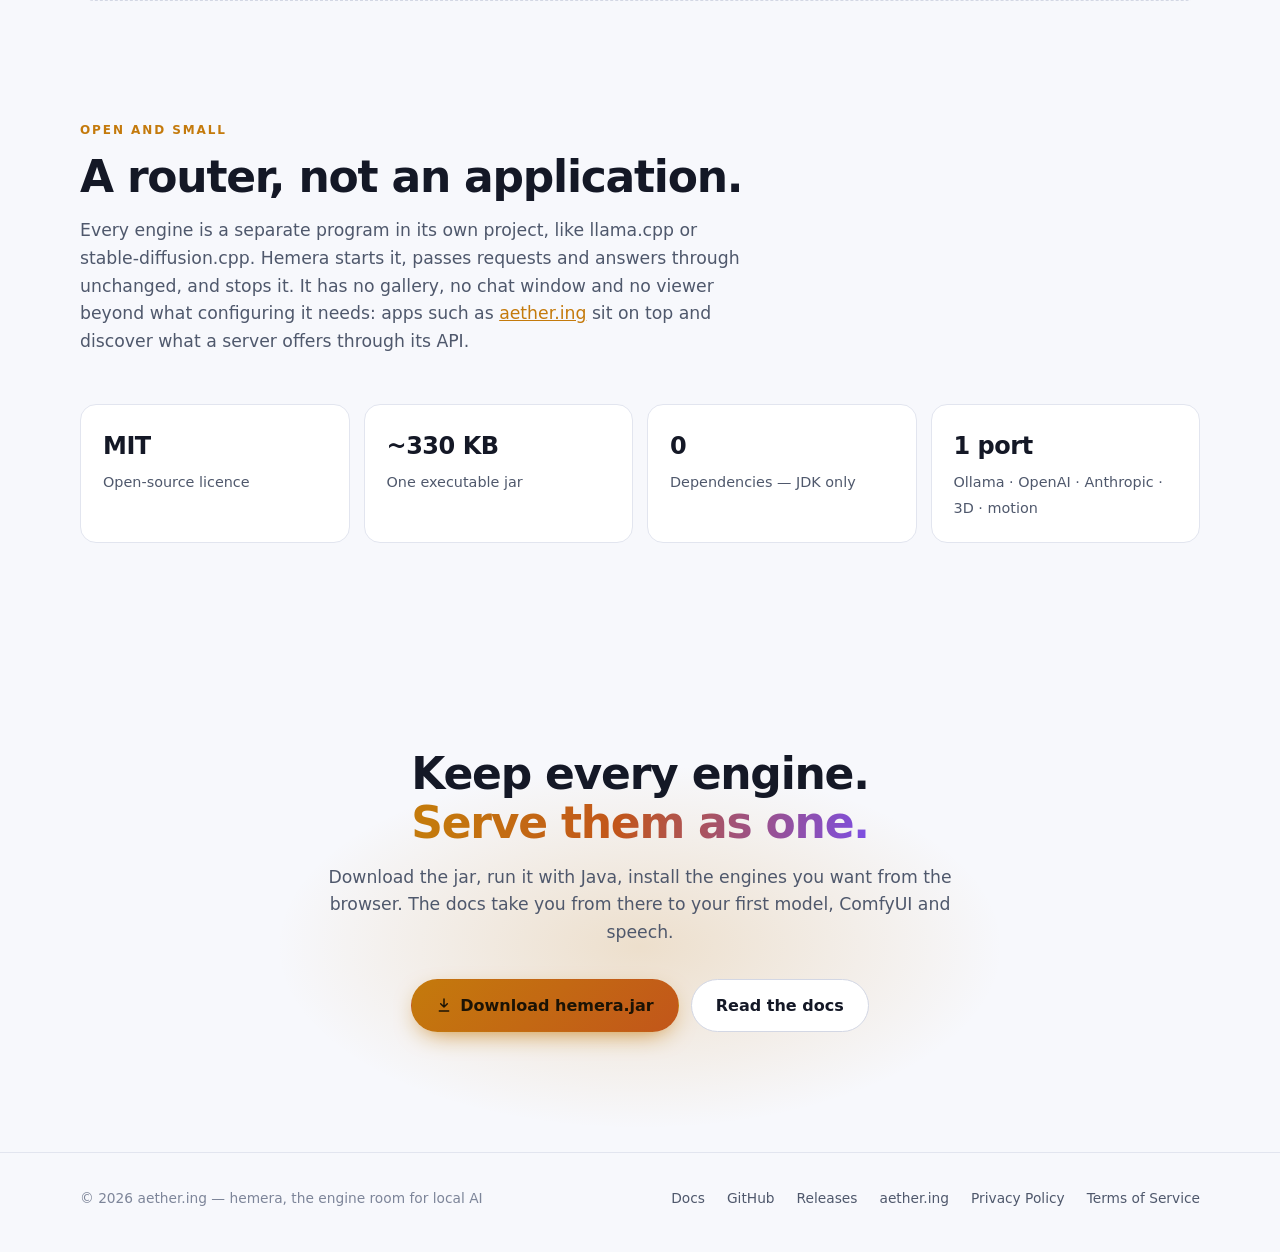
==== commit 40c0e175: "Describe the motion API on the website, and that hemera only routes The docs page gains a Motion API" ====
--- a/site/index.html
+++ b/site/index.html
@@ -11,7 +11,7 @@
   <meta property="og:image" content="https://aether.ing/aether.png">
   <link rel="icon" href="data:image/svg+xml,%3Csvg xmlns='http://www.w3.org/2000/svg' viewBox='0 0 64 64'%3E%3Ccircle cx='32' cy='32' r='13' fill='%23f5b14c'/%3E%3Cg stroke='%23f5b14c' stroke-width='5' stroke-linecap='round'%3E%3Cpath d='M32 4v8M32 52v8M4 32h8M52 32h8M12.2 12.2l5.7 5.7M46.1 46.1l5.7 5.7M12.2 51.8l5.7-5.7M46.1 17.9l5.7-5.7'/%3E%3C/g%3E%3C/svg%3E">
   <link rel="apple-touch-icon" href="../aether.png">
-  <link rel="stylesheet" href="style.css?v=1">
+  <link rel="stylesheet" href="style.css?v=2">
 </head>
 <body>
 <header class="nav">
@@ -126,7 +126,7 @@
             <li><b>Many binaries:</b> sd.cpp, whisper.cpp, audio.cpp, ds4, ollama's fork, your own</li>
             <li><b>Backend per model</b> — ROCm, Vulkan, CUDA, CPU, NPU on one machine</li>
             <li><b>A bridge to ComfyUI</b> for models that exist only as workflows</li>
-            <li><b>Its own 3D API</b>, where OpenAI defines none</li>
+            <li><b>Its own 3D and motion APIs</b>, where OpenAI defines none</li>
             <li><b>Anthropic's API</b> too, and remote providers as local names</li>
           </ul>
         </div>
@@ -143,7 +143,7 @@
       <div class="head center reveal">
         <div class="eyebrow">What it serves</div>
         <h2>Not only text.</h2>
-        <p class="sub">Chat models sit next to image, video, 3D and speech models in the same list. Each one says what it makes and which endpoint to call.</p>
+        <p class="sub">Chat models sit next to image, video, 3D, motion and speech models in the same list. Each one says what it makes and which endpoint to call.</p>
       </div>
       <div class="kinds">
         <div class="kind reveal">
@@ -161,6 +161,10 @@
         <div class="kind reveal">
           <div class="art art-3d"><svg viewBox="0 0 100 100" fill="none" stroke="currentColor" stroke-width="2.4" stroke-linejoin="round" aria-hidden="true"><path d="M50 10 88 30v40L50 90 12 70V30z"/><path d="M12 30l38 20 38-20M50 50v40"/><path d="M31 20l38 20M69 20 31 40" opacity=".35"/></svg></div>
           <div class="body"><h3>3D</h3><p>A picture to a <code>.glb</code> mesh, with vertex colours or full PBR textures.</p></div>
+        </div>
+        <div class="kind reveal">
+          <div class="art art-motion"><svg viewBox="0 0 100 100" fill="none" stroke="currentColor" stroke-width="6" stroke-linecap="round" stroke-linejoin="round" aria-hidden="true"><circle cx="50" cy="16" r="9"/><path d="M50 27v30M50 57 38 86M50 57l14 27M50 36 30 50"/><path class="arm" d="M50 36l20-14"/><path d="M50 36l21-4M50 36l17 9" opacity=".3"/></svg></div>
+          <div class="body"><h3>Motion</h3><p>Words to a few seconds of whole-body motion, as JSON, glTF or BVH.</p></div>
         </div>
         <div class="kind reveal">
           <div class="art art-voice"><i style="height:20px;animation-delay:-.1s"></i><i style="height:40px;animation-delay:-.5s"></i><i style="height:28px;animation-delay:-.3s"></i><i style="height:52px;animation-delay:-.8s"></i><i style="height:32px;animation-delay:-.2s"></i><i style="height:44px;animation-delay:-.6s"></i><i style="height:22px;animation-delay:-.4s"></i></div>
@@ -337,19 +341,55 @@
     </div>
   </section>
 
+  <!-- ======================= MOTION ======================= -->
+  <section id="motion" style="padding-top:24px">
+    <div class="wrap">
+      <div class="head reveal">
+        <div class="eyebrow">hemera's own endpoint, again</div>
+        <h2>Motion from words.</h2>
+        <p class="sub">Ask for <i>"a slow twirl, arms out"</i> and get back 1 to 10 seconds of a person moving, for an app to play on its own character. OpenAI has nothing like it either, so it works like the 3D API: start a job, poll it, fetch the result, delete it.</p>
+      </div>
+      <div class="split" style="align-items:start">
+        <div class="reveal">
+          <ul class="checks" style="margin-top:0">
+            <li><b>A skeleton you can rely on.</b> SMPL's 22 body joints, in metres, +Y up, facing +Z — the same convention as glTF.</li>
+            <li><b>Three formats.</b> JSON for your own player, binary glTF that opens in Blender or three.js, and BVH.</li>
+            <li><b>Idles that loop.</b> <code>"loop": true</code> ends exactly where the clip began.</li>
+            <li><b>About six seconds a clip</b> on a Strix Halo, beside the chat models. Prompts are never logged and clips never leave the machine.</li>
+          </ul>
+          <a class="more" href="docs/#motion">Motion API reference →</a>
+        </div>
+        <div class="term reveal">
+          <div class="bar"><span>words → motion</span></div>
+<pre><span class="p">$ </span>curl hemera:12434/v1/motion/generations \
+    -d '{"model":"hy-motion-1.0",
+         "prompt":"a person waves with the right hand",
+         "duration":4}'
+{"id":"motion_3f9c…","status":"queued"}
+
+<span class="p">$ </span>curl -o wave.glb \
+    'hemera:12434/v1/motion/generations/{id}/content?format=glb'</pre>
+        </div>
+      </div>
+      <div class="honest reveal">
+        <b>What to expect.</b> It runs Tencent's HY-Motion 1.0. Fingers do not move, hands meant to touch the body may hover or pass in, planted feet slide when the body turns or travels, and amounts are followed loosely. HY-Motion's licence does not apply in the EU, the UK or South Korea, large services need Tencent's permission, and its outputs may not be used to train other AI models.
+      </div>
+    </div>
+  </section>
+
   <!-- ======================= OPEN ======================= -->
   <section style="padding-top:24px">
     <div class="wrap">
       <div class="head reveal">
         <div class="eyebrow">Open and small</div>
         <h2>A router, not an application.</h2>
-        <p class="sub">Hemera has no gallery, no chat window and no viewer beyond what configuring it needs. Apps such as <a href="https://aether.ing">aether.ing</a> sit on top and discover what a server offers through its API.</p>
+        <p class="sub">Every engine is a separate program in its own project, like llama.cpp or stable-diffusion.cpp. Hemera starts it, passes requests and answers through unchanged, and stops it. It has no gallery, no chat window and no viewer beyond what configuring it needs: apps such as <a href="https://aether.ing">aether.ing</a> sit on top and discover what a server offers through its API.</p>
       </div>
       <div class="stack">
         <div class="stat reveal"><b>MIT</b><span>Open-source licence</span></div>
         <div class="stat reveal"><b>~330 KB</b><span>One executable jar</span></div>
         <div class="stat reveal"><b>0</b><span>Dependencies — JDK only</span></div>
-        <div class="stat reveal"><b>1 port</b><span>Ollama · OpenAI · Anthropic · 3D</span></div>
+        <div class="stat reveal"><b>1 port</b><span>Ollama · OpenAI · Anthropic · 3D · motion</span></div>
       </div>
     </div>
   </section>
--- a/site/style.css
+++ b/site/style.css
@@ -1309,7 +1309,7 @@
 .kinds
 {
   display: grid;
-  grid-template-columns: repeat(6, minmax(0, 1fr));
+  grid-template-columns: repeat(7, minmax(0, 1fr));
   gap: 14px;
 }
 .kind
@@ -1391,6 +1391,27 @@
   width: 64px;
   height: 64px;
   color: var(--sun);
+}
+.art-motion
+{
+  background: radial-gradient(circle at 50% 120%, color-mix(in srgb, var(--accent) 35%, transparent), transparent 70%), var(--bg-2);
+}
+.art-motion svg
+{
+  width: 64px;
+  height: 64px;
+  color: var(--accent);
+  overflow: visible;
+}
+.art-motion .arm
+{
+  transform-origin: 50px 36px;
+  animation: wave 1.6s ease-in-out infinite;
+}
+@keyframes wave
+{
+  0%, 100% { transform: rotate(0deg); }
+  50% { transform: rotate(-38deg); }
 }
 .art-voice, .art-ear
 {
@@ -1637,7 +1658,7 @@
 {
   .kinds
   {
-    grid-template-columns: repeat(3, minmax(0, 1fr));
+    grid-template-columns: repeat(4, minmax(0, 1fr));
   }
 }
 @media (max-width: 980px)
@@ -1672,6 +1693,10 @@
   {
     grid-template-columns: 1fr 1fr;
   }
+  .kind:last-child:nth-child(odd)
+  {
+    grid-column: 1 / -1;
+  }
   .doc-next
   {
     grid-template-columns: 1fr;
@@ -1683,8 +1708,15 @@
 }
 @media (prefers-reduced-motion: reduce)
 {
-  .art-voice i, .art-ear i
+  .art-voice i, .art-ear i, .art-motion .arm
   {
     animation: none;
   }
 }
+
+table.fields td:first-child,
+table.fields td:first-child code
+{
+  white-space: nowrap;
+  overflow-wrap: normal;
+}
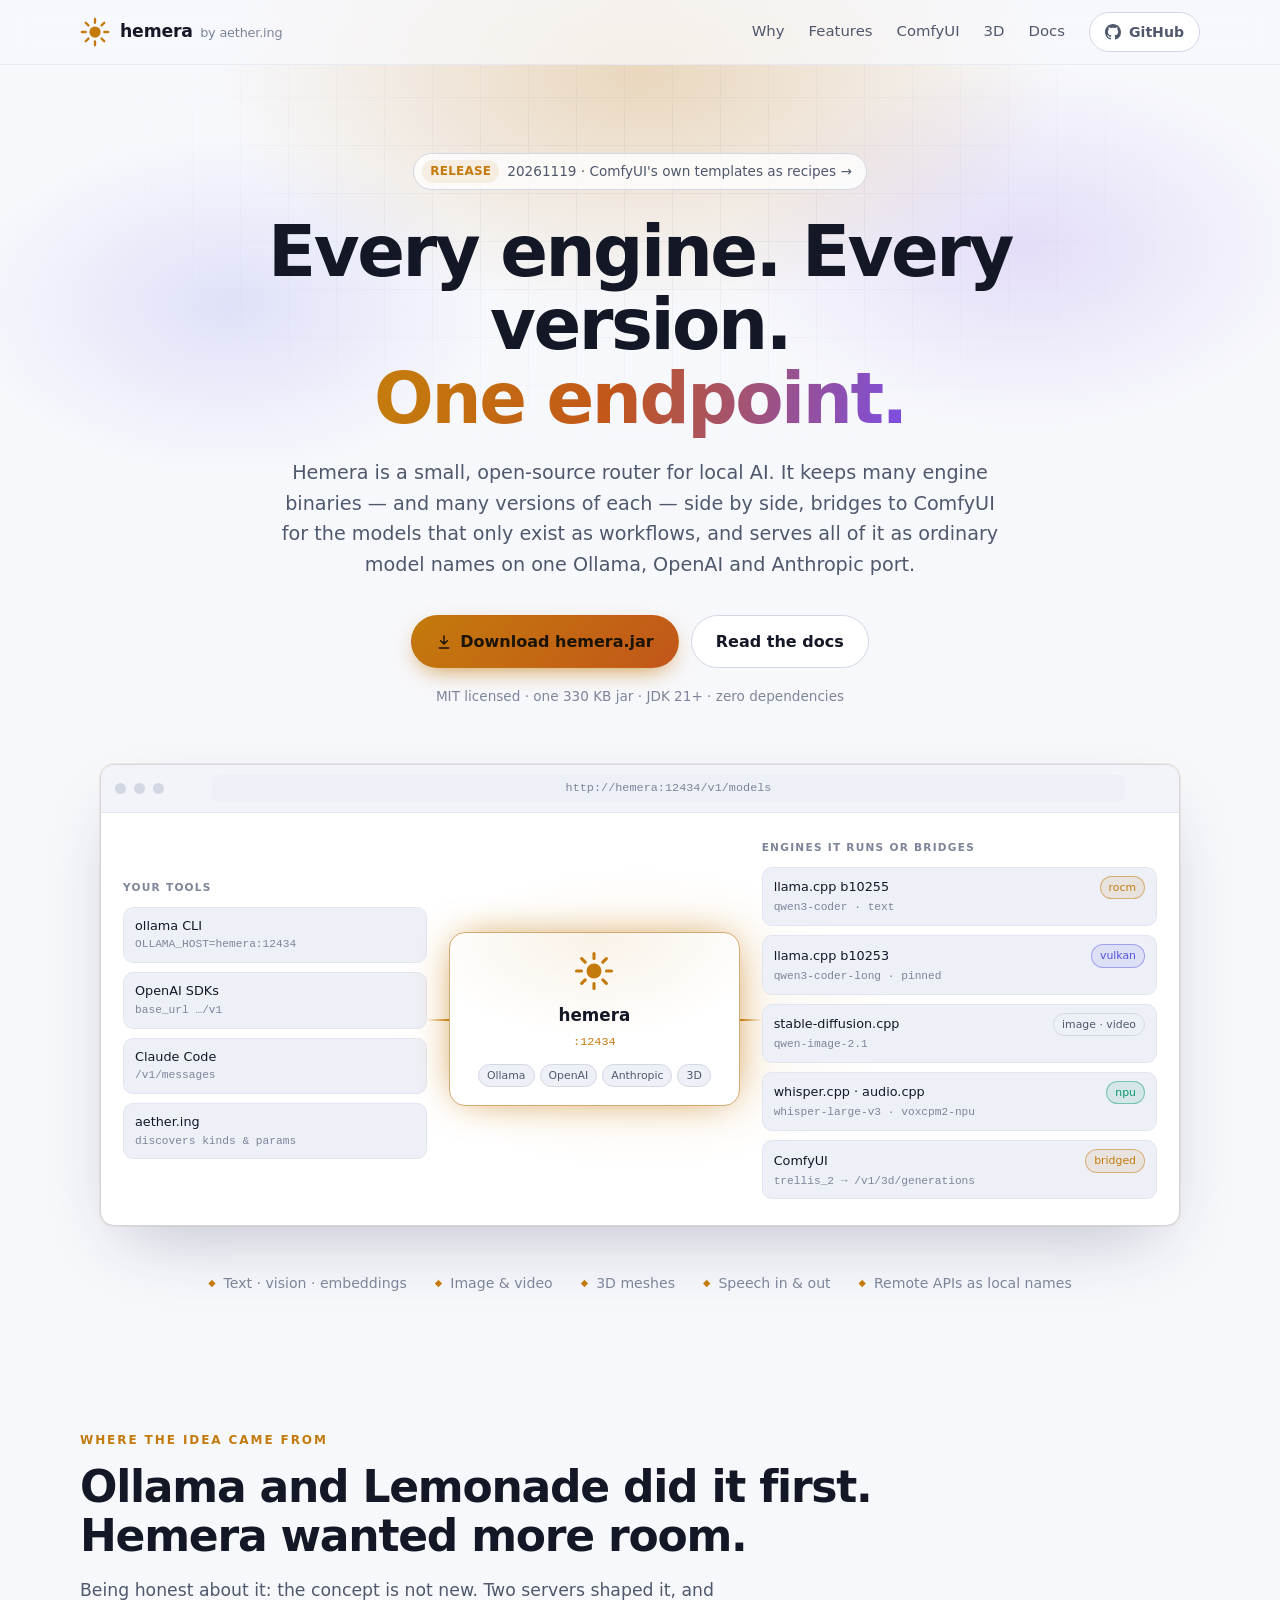
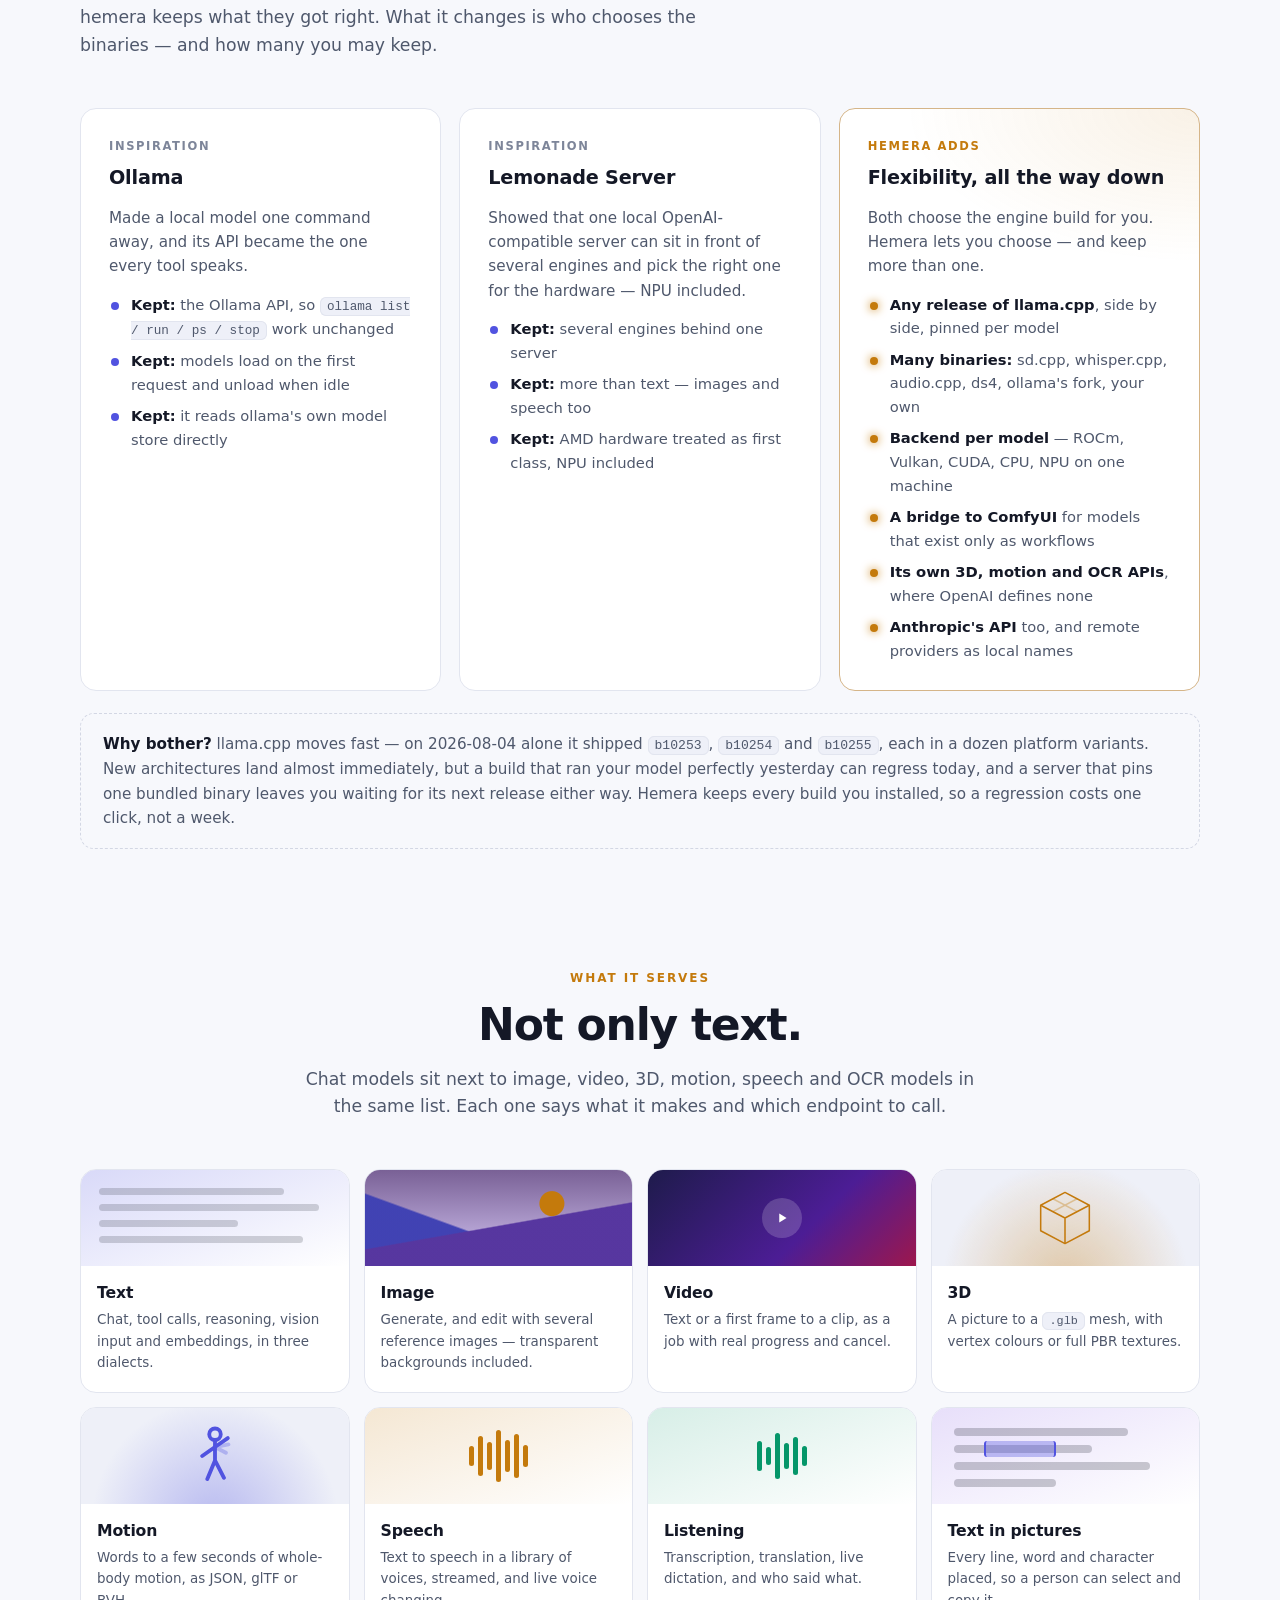
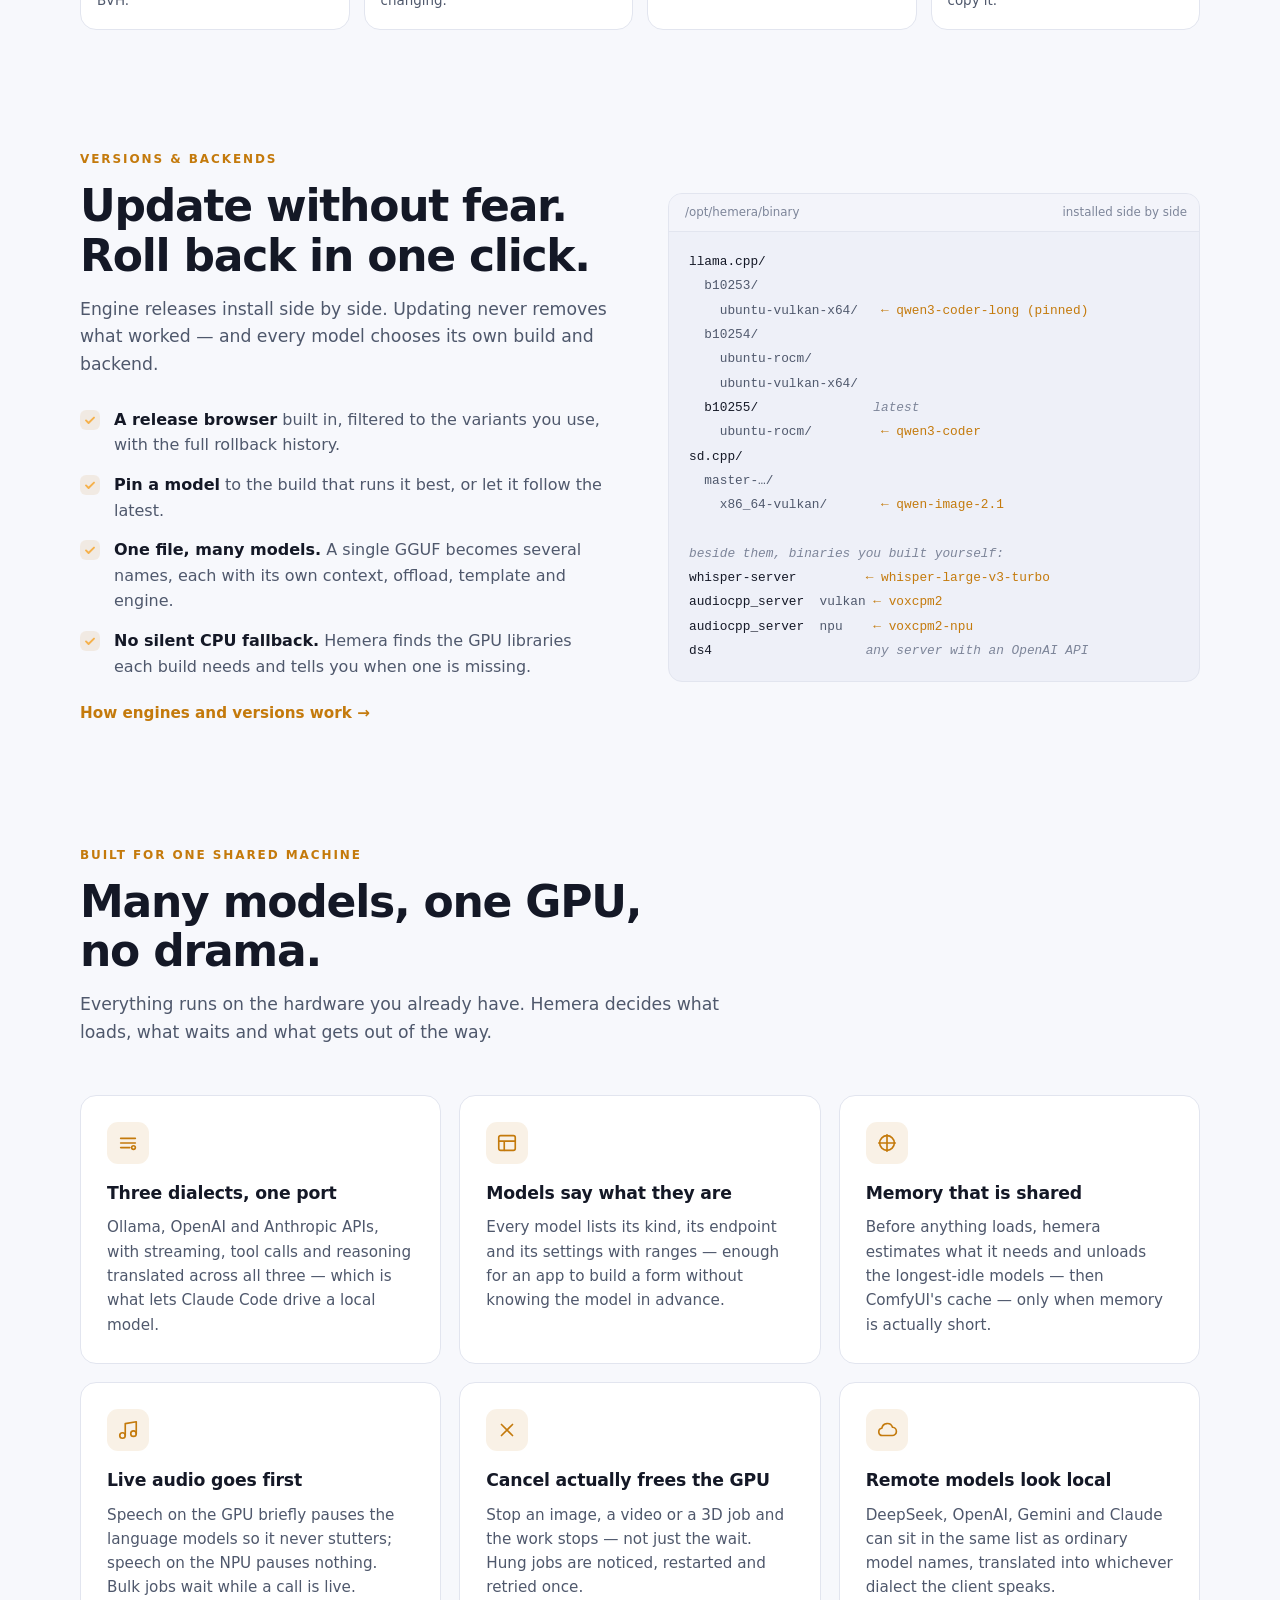
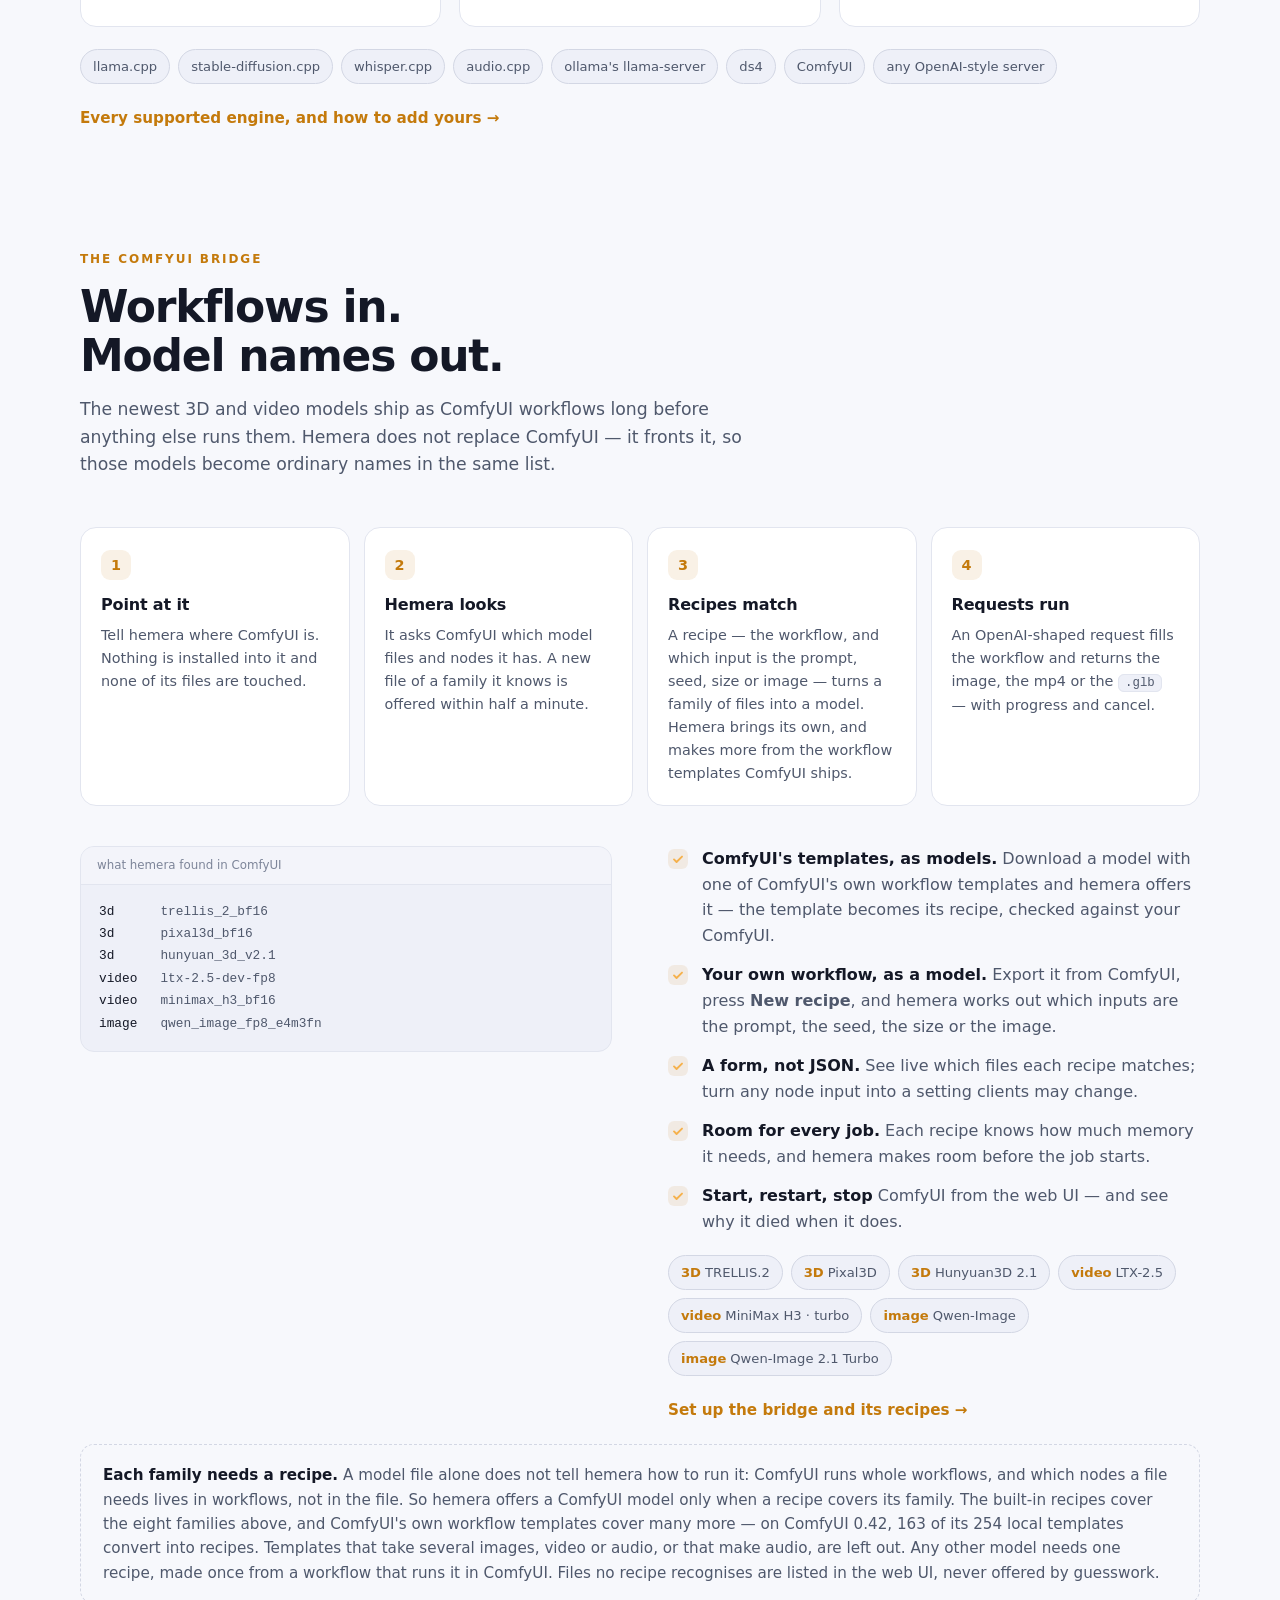
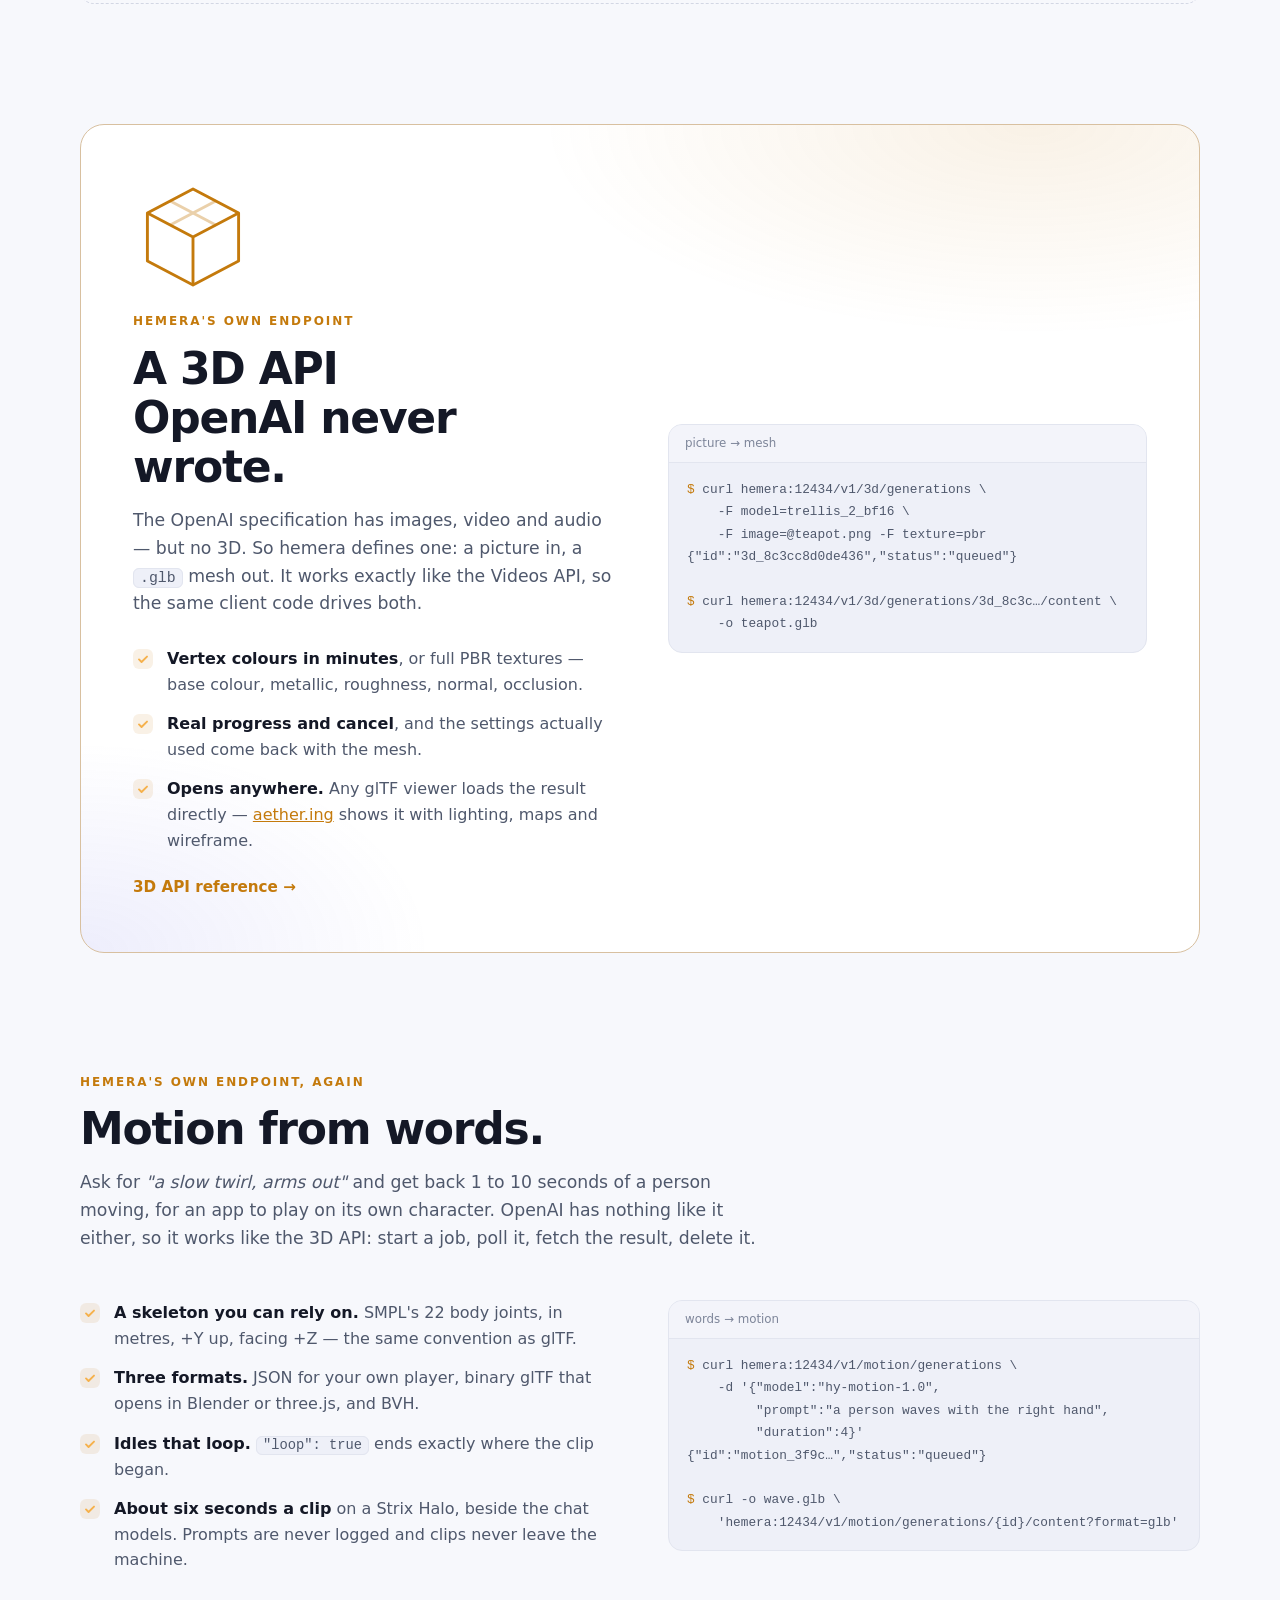
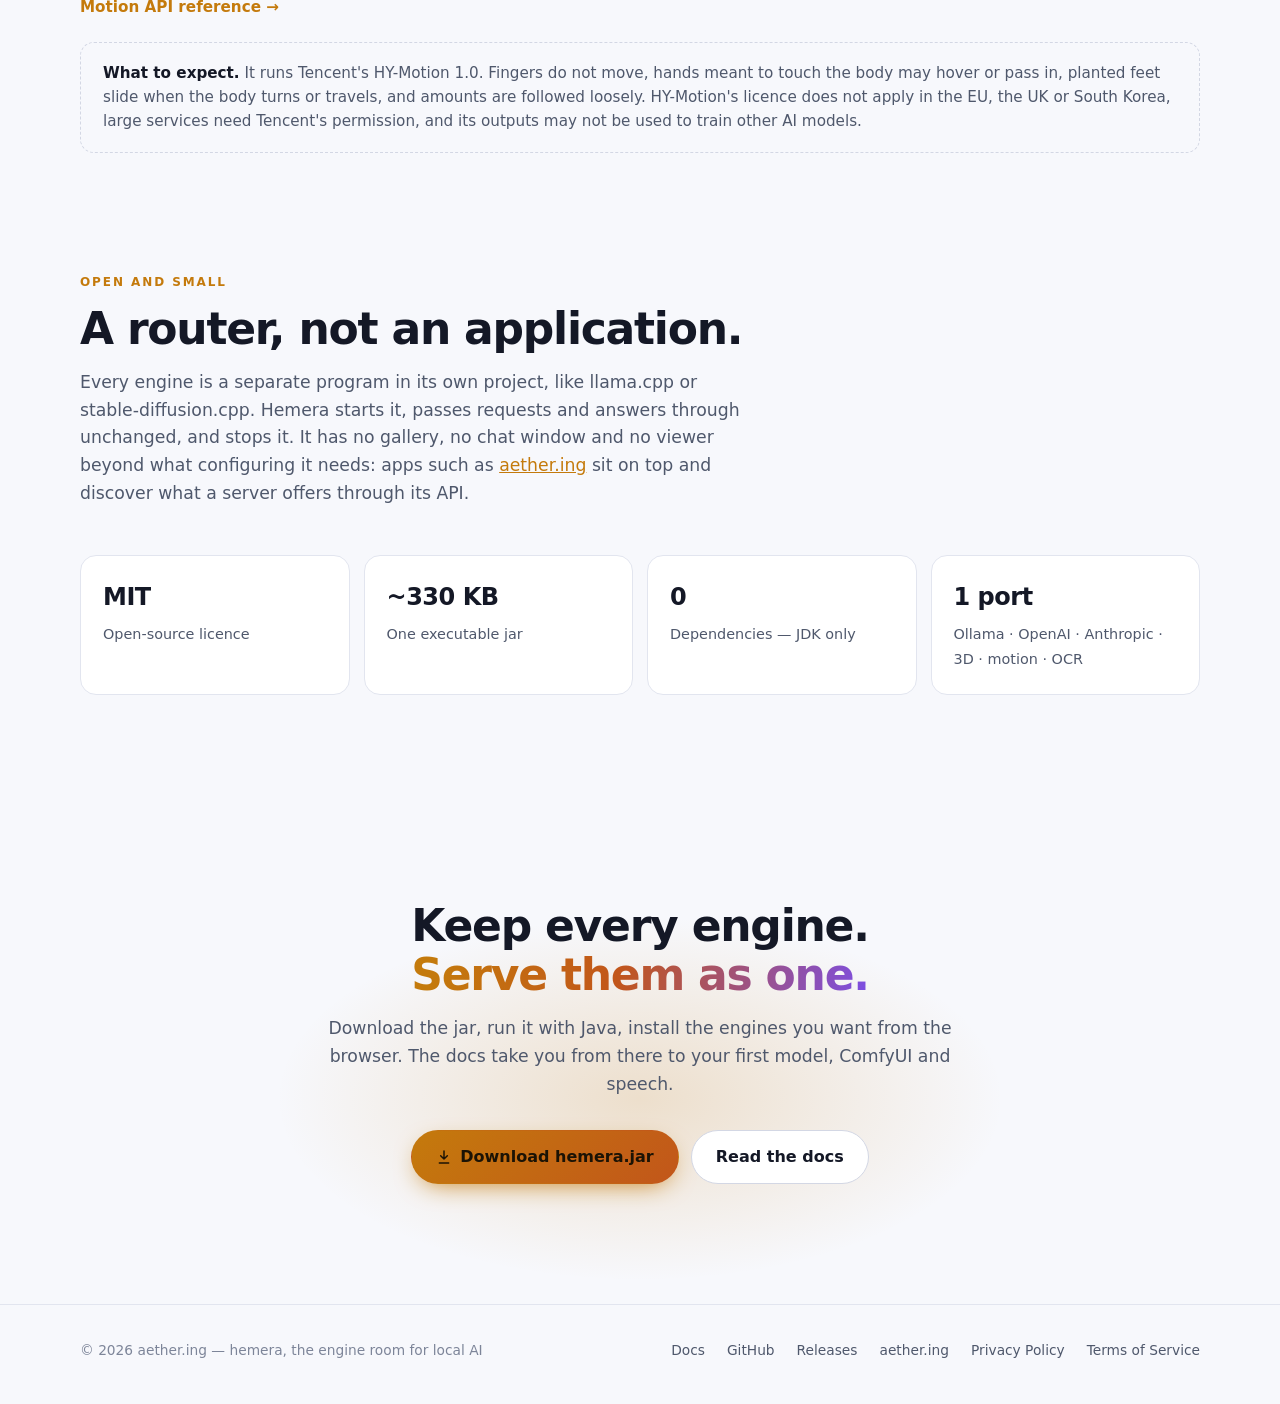
==== commit 34cf4ed7: "Describe the OCR API and ocr-server's setup on the website The docs page gains an OCR API section (c" ====
--- a/site/index.html
+++ b/site/index.html
@@ -11,7 +11,7 @@
   <meta property="og:image" content="https://aether.ing/aether.png">
   <link rel="icon" href="data:image/svg+xml,%3Csvg xmlns='http://www.w3.org/2000/svg' viewBox='0 0 64 64'%3E%3Ccircle cx='32' cy='32' r='13' fill='%23f5b14c'/%3E%3Cg stroke='%23f5b14c' stroke-width='5' stroke-linecap='round'%3E%3Cpath d='M32 4v8M32 52v8M4 32h8M52 32h8M12.2 12.2l5.7 5.7M46.1 46.1l5.7 5.7M12.2 51.8l5.7-5.7M46.1 17.9l5.7-5.7'/%3E%3C/g%3E%3C/svg%3E">
   <link rel="apple-touch-icon" href="../aether.png">
-  <link rel="stylesheet" href="style.css?v=2">
+  <link rel="stylesheet" href="style.css?v=3">
 </head>
 <body>
 <header class="nav">
@@ -126,7 +126,7 @@
             <li><b>Many binaries:</b> sd.cpp, whisper.cpp, audio.cpp, ds4, ollama's fork, your own</li>
             <li><b>Backend per model</b> — ROCm, Vulkan, CUDA, CPU, NPU on one machine</li>
             <li><b>A bridge to ComfyUI</b> for models that exist only as workflows</li>
-            <li><b>Its own 3D and motion APIs</b>, where OpenAI defines none</li>
+            <li><b>Its own 3D, motion and OCR APIs</b>, where OpenAI defines none</li>
             <li><b>Anthropic's API</b> too, and remote providers as local names</li>
           </ul>
         </div>
@@ -143,7 +143,7 @@
       <div class="head center reveal">
         <div class="eyebrow">What it serves</div>
         <h2>Not only text.</h2>
-        <p class="sub">Chat models sit next to image, video, 3D, motion and speech models in the same list. Each one says what it makes and which endpoint to call.</p>
+        <p class="sub">Chat models sit next to image, video, 3D, motion, speech and OCR models in the same list. Each one says what it makes and which endpoint to call.</p>
       </div>
       <div class="kinds">
         <div class="kind reveal">
@@ -173,6 +173,10 @@
         <div class="kind reveal">
           <div class="art art-ear"><i style="height:30px;animation-delay:-.3s"></i><i style="height:18px;animation-delay:-.7s"></i><i style="height:46px;animation-delay:-.1s"></i><i style="height:26px;animation-delay:-.5s"></i><i style="height:38px;animation-delay:-.9s"></i><i style="height:20px;animation-delay:-.2s"></i></div>
           <div class="body"><h3>Listening</h3><p>Transcription, translation, live dictation, and who said what.</p></div>
+        </div>
+        <div class="kind reveal">
+          <div class="art art-ocr"><i style="width:78%"></i><i style="width:62%"><b style="left:22%;width:52%"></b></i><i style="width:88%"></i><i style="width:46%"></i></div>
+          <div class="body"><h3>Text in pictures</h3><p>Every line, word and character placed, so a person can select and copy it.</p></div>
         </div>
       </div>
     </div>
@@ -389,7 +393,7 @@
         <div class="stat reveal"><b>MIT</b><span>Open-source licence</span></div>
         <div class="stat reveal"><b>~330 KB</b><span>One executable jar</span></div>
         <div class="stat reveal"><b>0</b><span>Dependencies — JDK only</span></div>
-        <div class="stat reveal"><b>1 port</b><span>Ollama · OpenAI · Anthropic · 3D · motion</span></div>
+        <div class="stat reveal"><b>1 port</b><span>Ollama · OpenAI · Anthropic · 3D · motion · OCR</span></div>
       </div>
     </div>
   </section>
--- a/site/style.css
+++ b/site/style.css
@@ -1309,7 +1309,7 @@
 .kinds
 {
   display: grid;
-  grid-template-columns: repeat(7, minmax(0, 1fr));
+  grid-template-columns: repeat(4, minmax(0, 1fr));
   gap: 14px;
 }
 .kind
@@ -1412,6 +1412,32 @@
 {
   0%, 100% { transform: rotate(0deg); }
   50% { transform: rotate(-38deg); }
+}
+.art-ocr
+{
+  background: linear-gradient(160deg, color-mix(in srgb, var(--accent-2) 18%, var(--panel)), var(--panel));
+  padding: 20px 22px;
+  place-items: stretch !important;
+  display: block !important;
+}
+.art-ocr i
+{
+  display: block;
+  position: relative;
+  height: 8px;
+  border-radius: 4px;
+  background: color-mix(in srgb, var(--text) 22%, transparent);
+  margin-bottom: 9px;
+}
+.art-ocr b
+{
+  position: absolute;
+  top: -4px;
+  bottom: -4px;
+  border-radius: 3px;
+  background: color-mix(in srgb, var(--accent) 35%, transparent);
+  border-left: 2px solid var(--accent);
+  border-right: 2px solid var(--accent);
 }
 .art-voice, .art-ear
 {
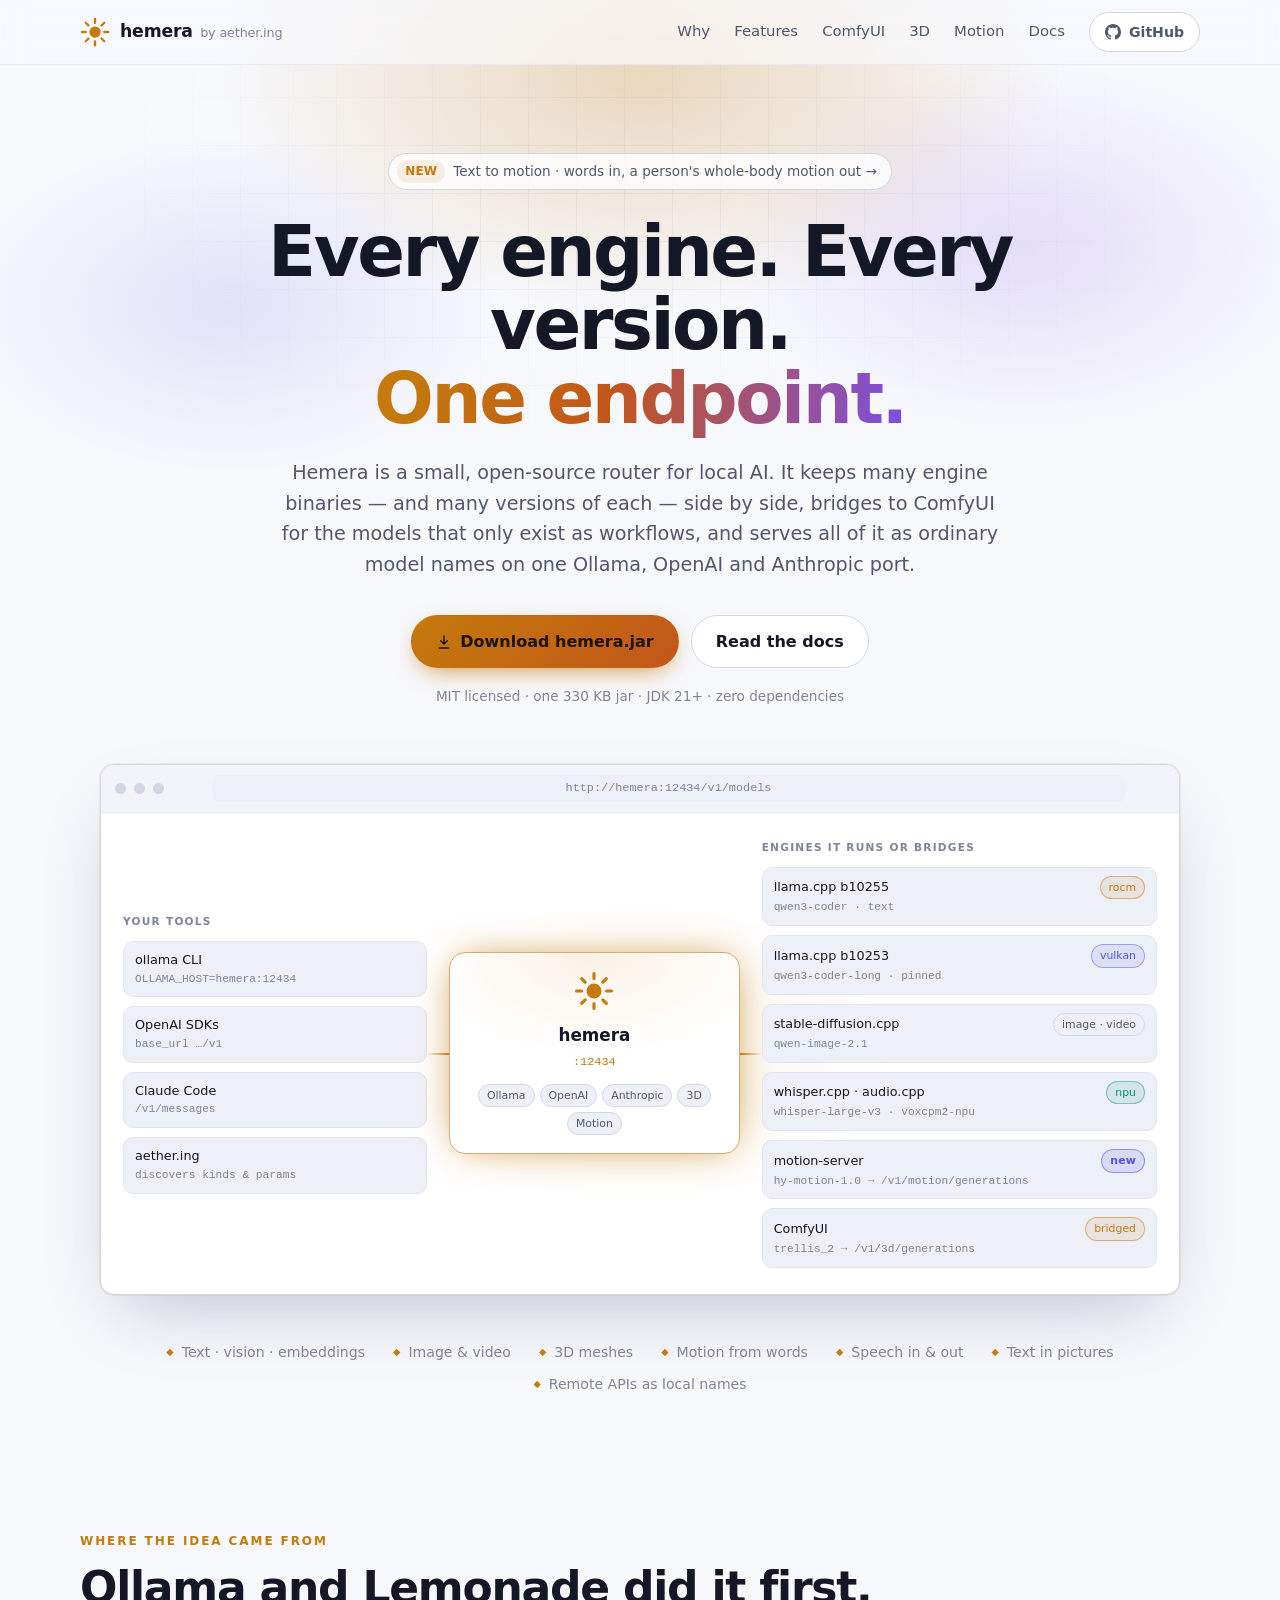
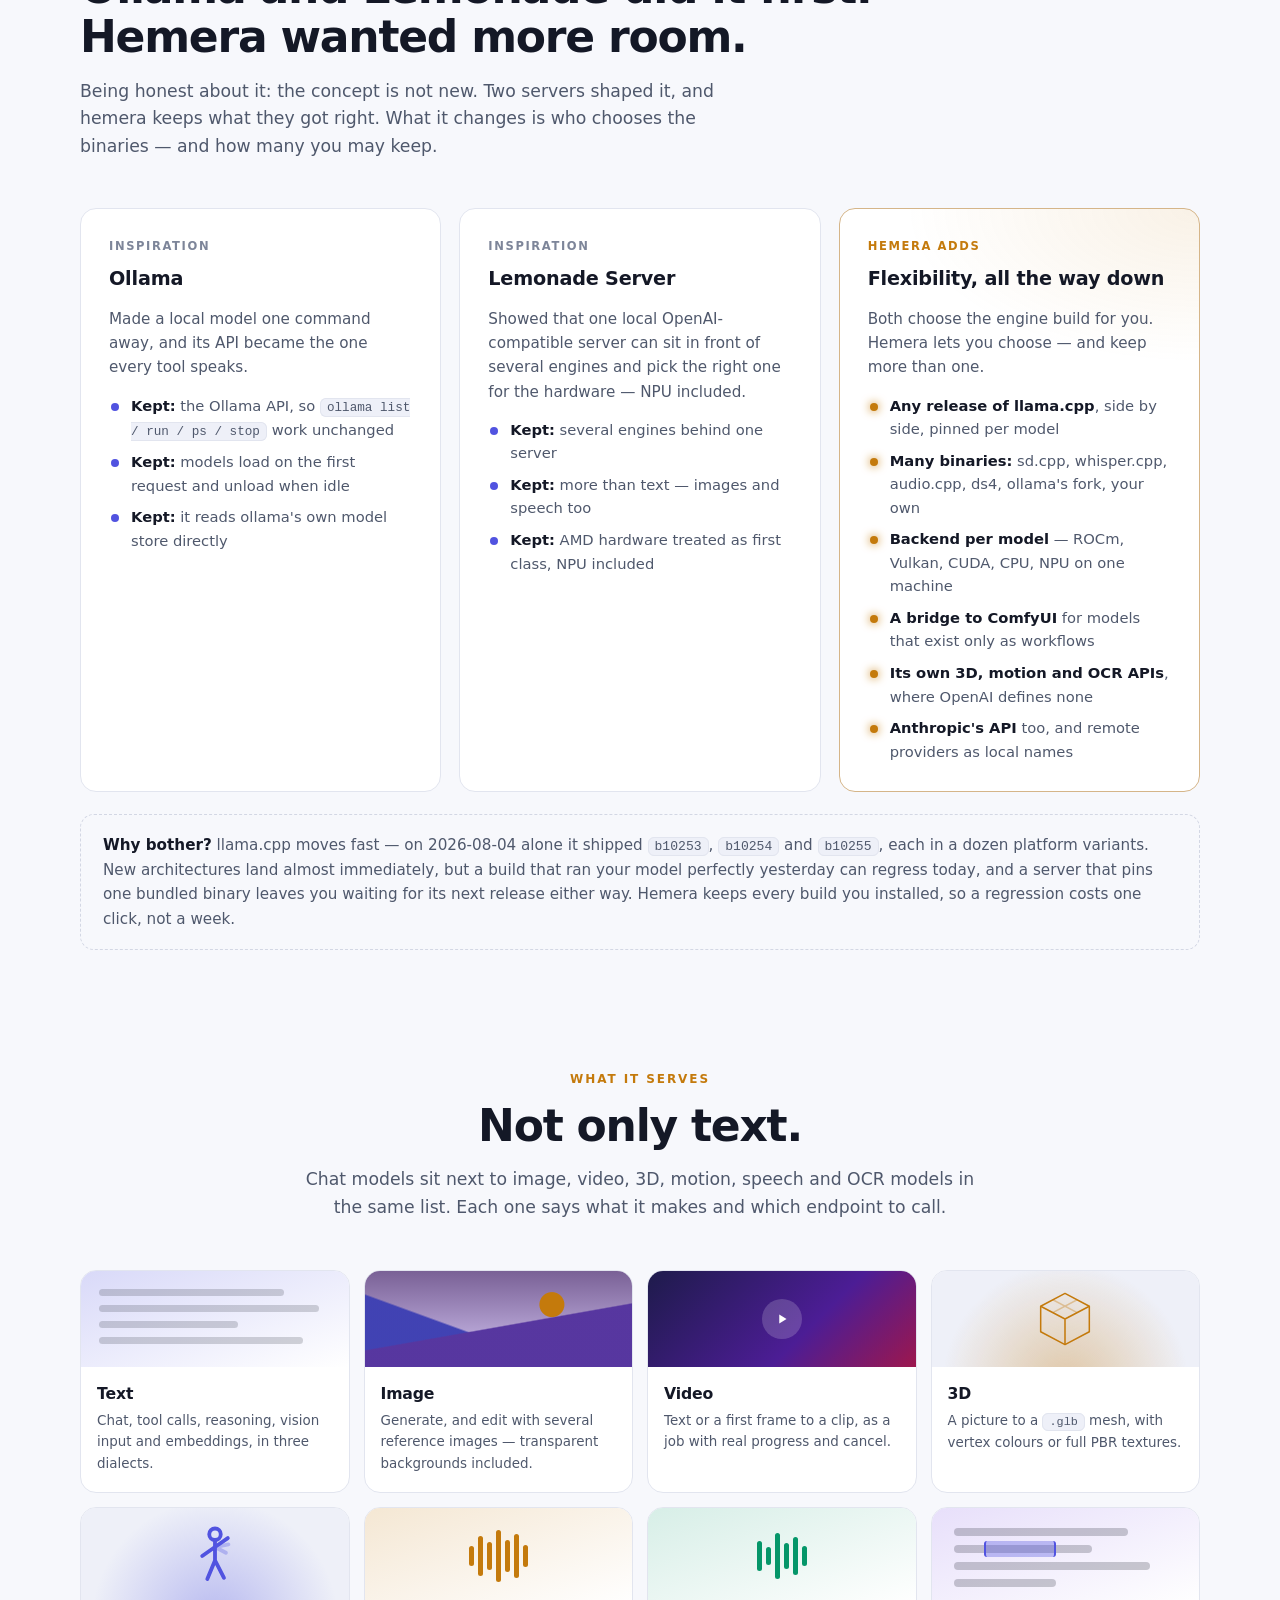
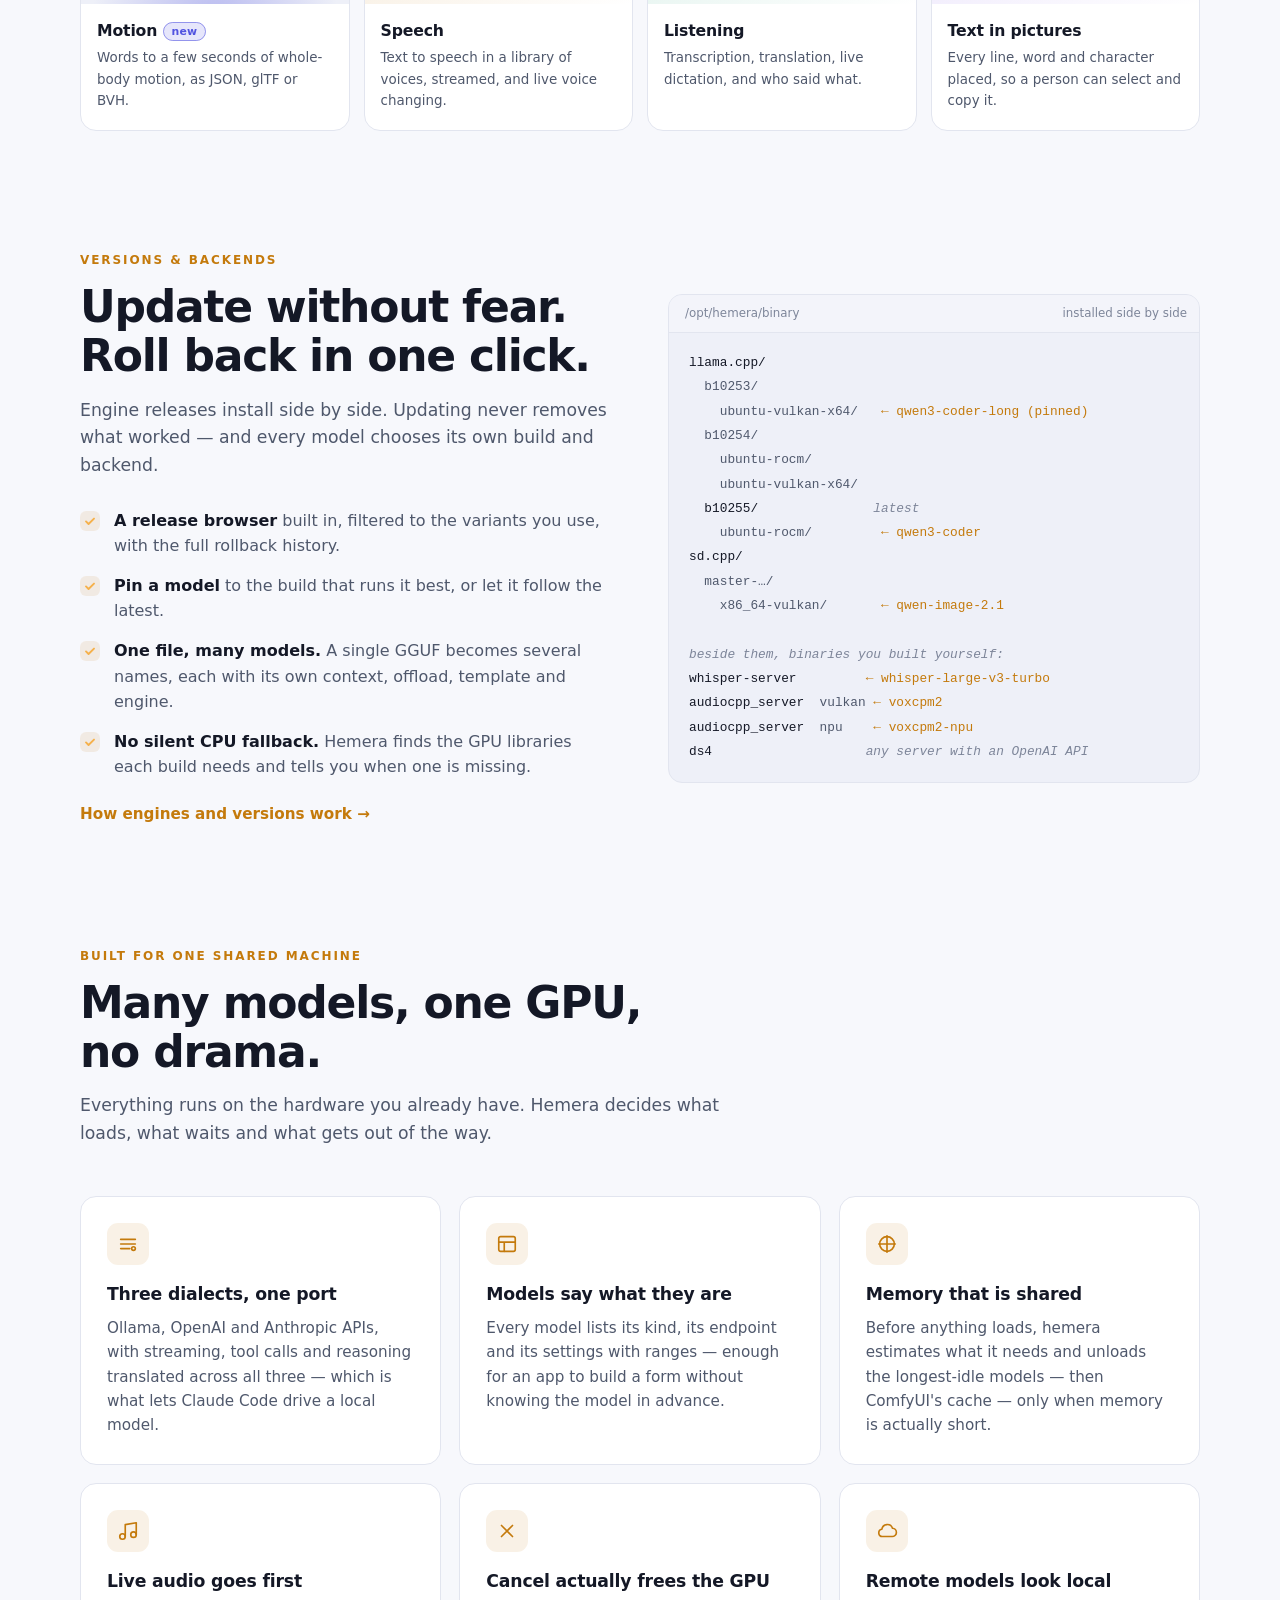
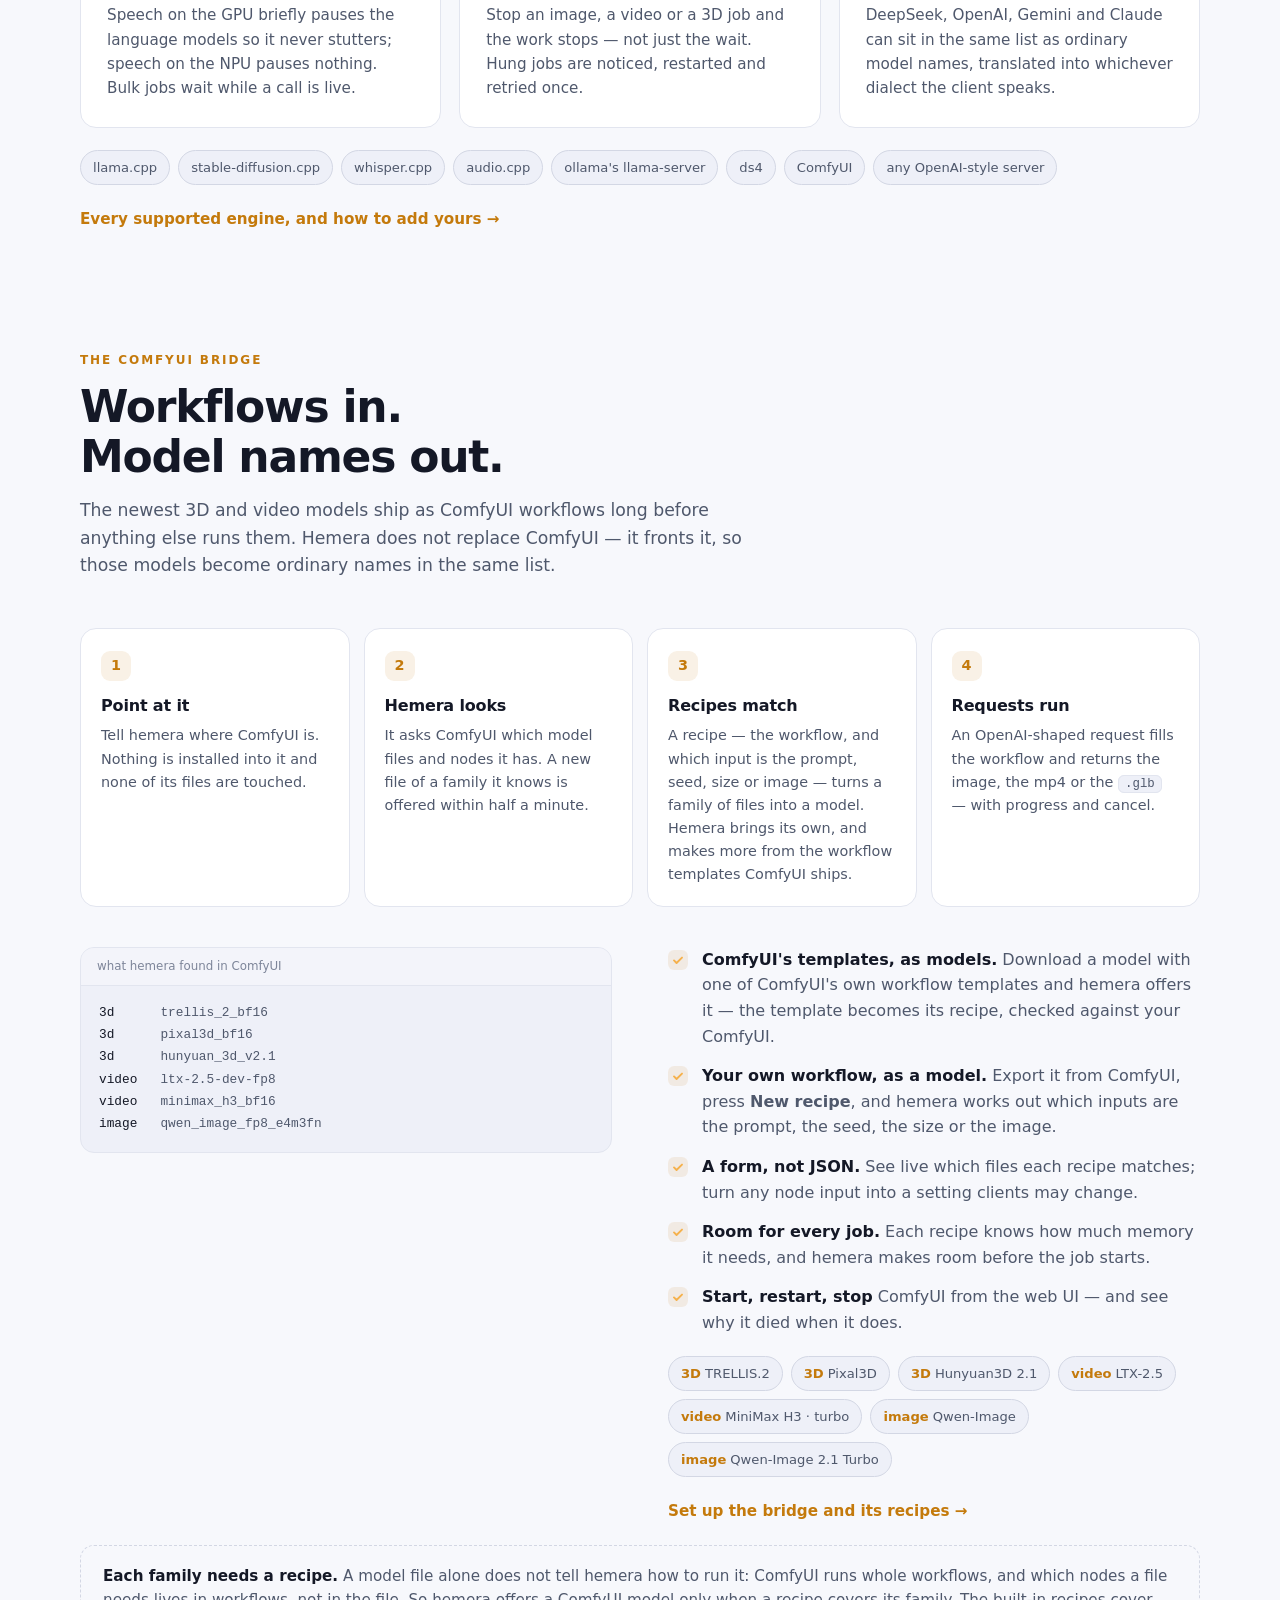
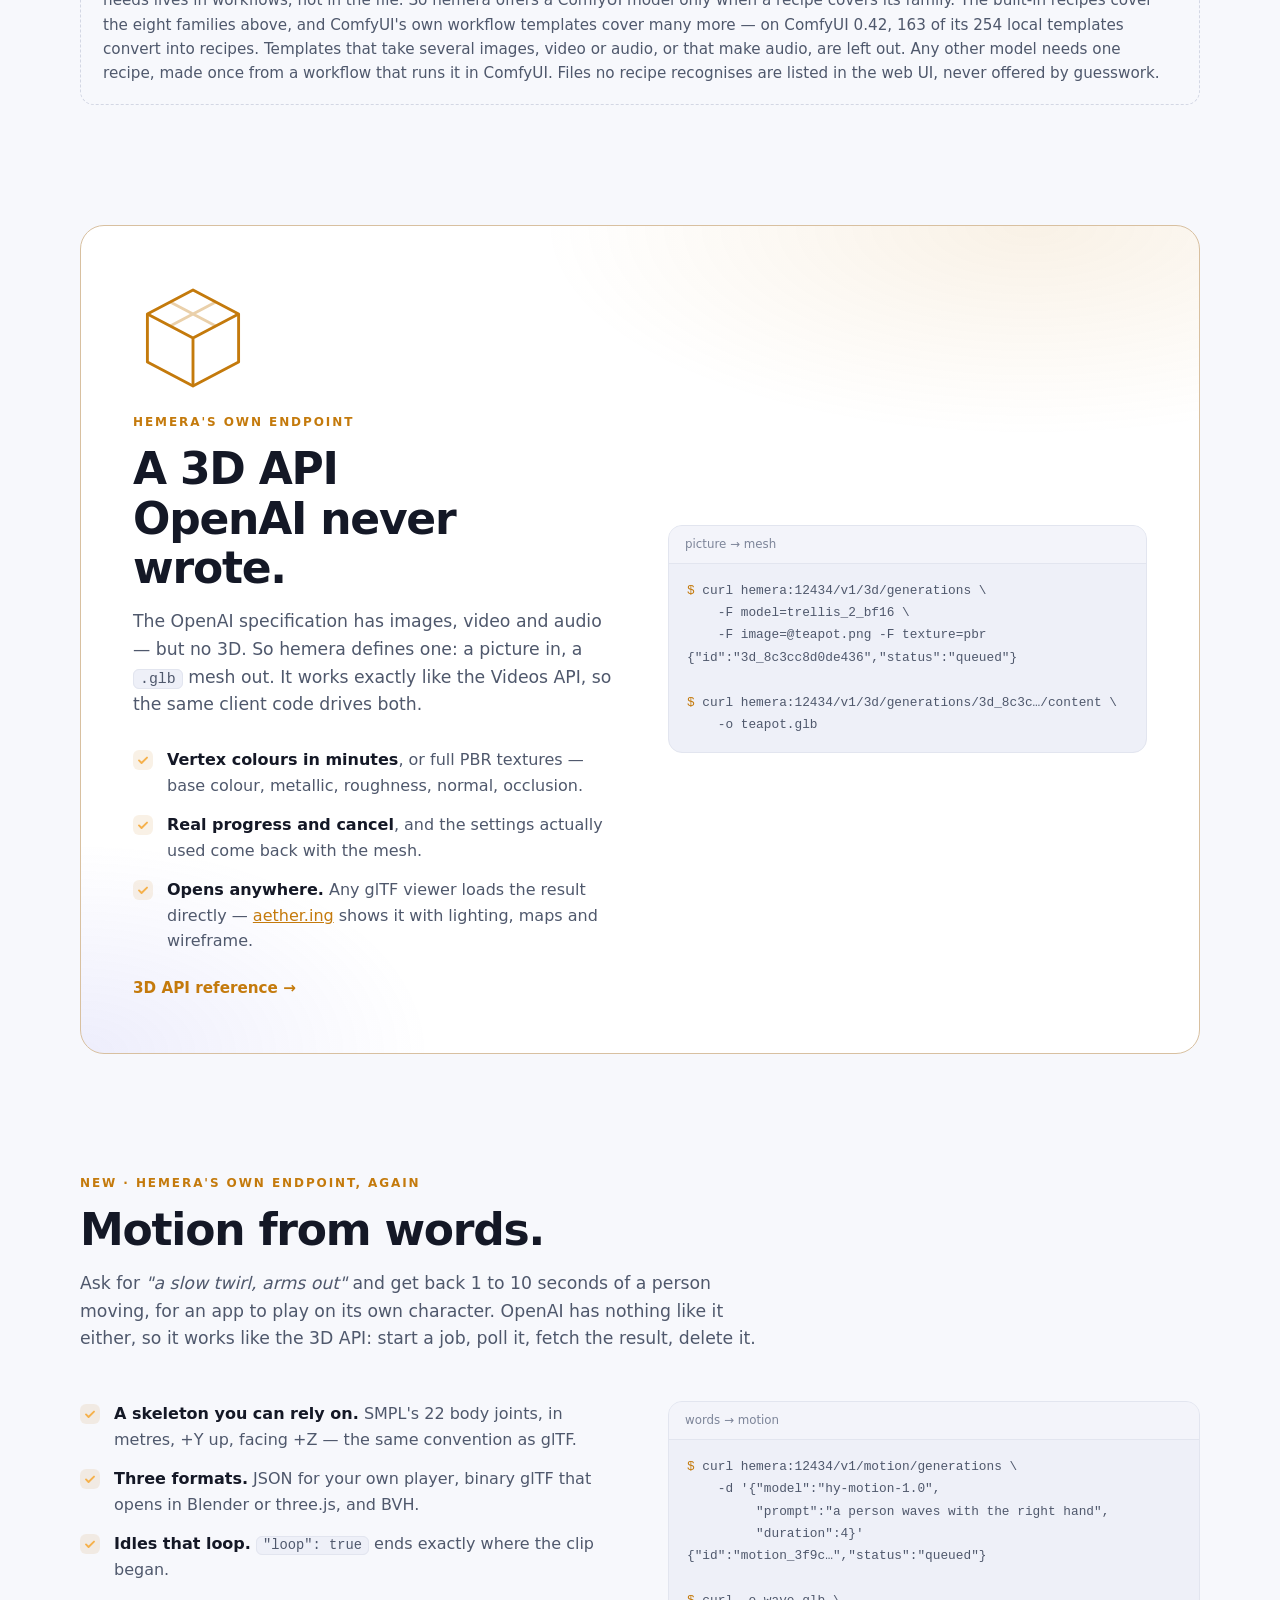
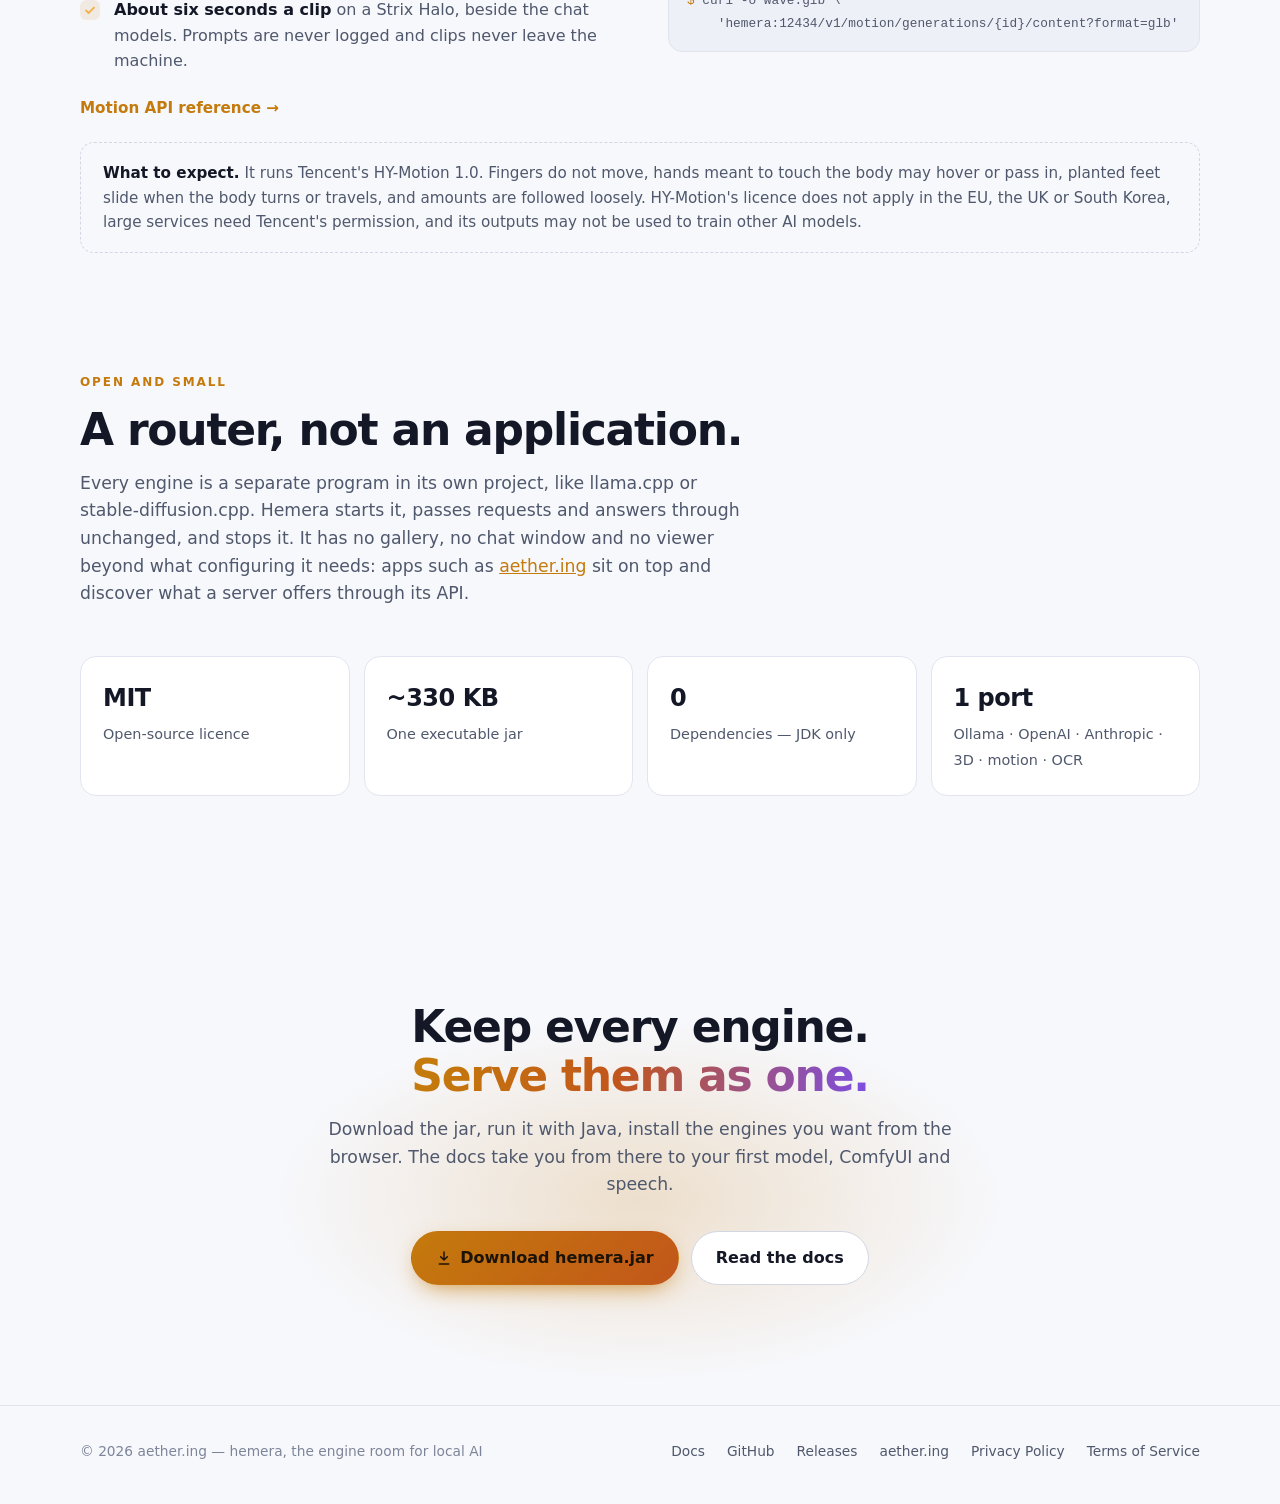
==== commit 75d082f7: "Mark text to motion as new on the website The banner, the engines diagram, the strip, the Motion car" ====
--- a/site/index.html
+++ b/site/index.html
@@ -11,7 +11,7 @@
   <meta property="og:image" content="https://aether.ing/aether.png">
   <link rel="icon" href="data:image/svg+xml,%3Csvg xmlns='http://www.w3.org/2000/svg' viewBox='0 0 64 64'%3E%3Ccircle cx='32' cy='32' r='13' fill='%23f5b14c'/%3E%3Cg stroke='%23f5b14c' stroke-width='5' stroke-linecap='round'%3E%3Cpath d='M32 4v8M32 52v8M4 32h8M52 32h8M12.2 12.2l5.7 5.7M46.1 46.1l5.7 5.7M12.2 51.8l5.7-5.7M46.1 17.9l5.7-5.7'/%3E%3C/g%3E%3C/svg%3E">
   <link rel="apple-touch-icon" href="../aether.png">
-  <link rel="stylesheet" href="style.css?v=3">
+  <link rel="stylesheet" href="style.css?v=4">
 </head>
 <body>
 <header class="nav">
@@ -25,6 +25,7 @@
       <a class="hide-sm" href="#features">Features</a>
       <a class="hide-sm" href="#comfyui">ComfyUI</a>
       <a class="hide-sm" href="#three">3D</a>
+      <a class="hide-sm" href="#motion">Motion</a>
       <a href="docs/">Docs</a>
       <a class="btn btn-ghost" href="https://github.com/peprasetya/hemera"><svg width="16" height="16" viewBox="0 0 16 16" fill="currentColor" aria-hidden="true"><path d="M8 0C3.58 0 0 3.58 0 8c0 3.54 2.29 6.53 5.47 7.59.4.07.55-.17.55-.38 0-.19-.01-.82-.01-1.49-2.01.37-2.53-.49-2.69-.94-.09-.23-.48-.94-.82-1.13-.28-.15-.68-.52-.01-.53.63-.01 1.08.58 1.23.82.72 1.21 1.87.87 2.33.66.07-.52.28-.87.51-1.07-1.78-.2-3.64-.89-3.64-3.95 0-.87.31-1.59.82-2.15-.08-.2-.36-1.02.08-2.12 0 0 .67-.21 2.2.82.64-.18 1.32-.27 2-.27.68 0 1.36.09 2 .27 1.53-1.04 2.2-.82 2.2-.82.44 1.1.16 1.92.08 2.12.51.56.82 1.27.82 2.15 0 3.07-1.87 3.75-3.65 3.95.29.25.54.73.54 1.48 0 1.07-.01 1.93-.01 2.2 0 .21.15.46.55.38A8.01 8.01 0 0 0 16 8c0-4.42-3.58-8-8-8z"/></svg>GitHub</a>
     </nav>
@@ -35,7 +36,7 @@
   <!-- ======================= HERO ======================= -->
   <div class="hero">
     <div class="wrap">
-      <a class="pill" href="https://github.com/peprasetya/hemera/releases/latest"><b>RELEASE</b> 20261119 · ComfyUI's own templates as recipes →</a>
+      <a class="pill" href="#motion"><b>NEW</b> Text to motion · words in, a person's whole-body motion out →</a>
       <h1>Every engine. Every version.<br><span class="grad">One endpoint.</span></h1>
       <p class="lede">
         Hemera is a small, open-source router for local AI. It keeps many engine binaries — and many
@@ -49,7 +50,7 @@
       <div class="fine">MIT licensed · one 330 KB jar · JDK 21+ · zero dependencies</div>
 
       <div class="stage reveal">
-        <div class="window" role="img" aria-label="Clients such as the Ollama CLI, OpenAI SDKs, Claude Code and aether.ing talk to hemera on port 12434, which routes to llama.cpp builds, stable-diffusion.cpp, whisper.cpp, audio.cpp and ComfyUI">
+        <div class="window" role="img" aria-label="Clients such as the Ollama CLI, OpenAI SDKs, Claude Code and aether.ing talk to hemera on port 12434, which routes to llama.cpp builds, stable-diffusion.cpp, whisper.cpp, audio.cpp, motion and OCR engines, and ComfyUI">
           <div class="titlebar">
             <span class="dot"></span><span class="dot"></span><span class="dot"></span>
             <div class="url">http://hemera:12434/v1/models</div>
@@ -67,7 +68,7 @@
                 <svg viewBox="0 0 64 64" xmlns="http://www.w3.org/2000/svg" fill="none" aria-hidden="true"><circle cx="32" cy="32" r="12" fill="currentColor"/><g stroke="currentColor" stroke-width="5" stroke-linecap="round"><path d="M32 4v8M32 52v8M4 32h8M52 32h8M12.2 12.2l5.7 5.7M46.1 46.1l5.7 5.7M12.2 51.8l5.7-5.7M46.1 17.9l5.7-5.7"/></g></svg>
                 <b>hemera</b>
                 <span class="port">:12434</span>
-                <div class="dialects"><span>Ollama</span><span>OpenAI</span><span>Anthropic</span><span>3D</span></div>
+                <div class="dialects"><span>Ollama</span><span>OpenAI</span><span>Anthropic</span><span>3D</span><span>Motion</span></div>
               </div>
             </div>
             <div class="col engines">
@@ -76,6 +77,7 @@
               <div class="node"><div class="row"><span>llama.cpp b10253</span><span class="tag ind">vulkan</span></div><small>qwen3-coder-long · pinned</small></div>
               <div class="node"><div class="row"><span>stable-diffusion.cpp</span><span class="tag">image · video</span></div><small>qwen-image-2.1</small></div>
               <div class="node"><div class="row"><span>whisper.cpp · audio.cpp</span><span class="tag ok">npu</span></div><small>whisper-large-v3 · voxcpm2-npu</small></div>
+              <div class="node"><div class="row"><span>motion-server</span><span class="tag new">new</span></div><small>hy-motion-1.0 → /v1/motion/generations</small></div>
               <div class="node"><div class="row"><span>ComfyUI</span><span class="tag sun">bridged</span></div><small>trellis_2 → /v1/3d/generations</small></div>
             </div>
           </div>
@@ -83,7 +85,7 @@
       </div>
 
       <div class="strip">
-        <span>Text · vision · embeddings</span><span>Image &amp; video</span><span>3D meshes</span><span>Speech in &amp; out</span><span>Remote APIs as local names</span>
+        <span>Text · vision · embeddings</span><span>Image &amp; video</span><span>3D meshes</span><span>Motion from words</span><span>Speech in &amp; out</span><span>Text in pictures</span><span>Remote APIs as local names</span>
       </div>
     </div>
   </div>
@@ -164,7 +166,7 @@
         </div>
         <div class="kind reveal">
           <div class="art art-motion"><svg viewBox="0 0 100 100" fill="none" stroke="currentColor" stroke-width="6" stroke-linecap="round" stroke-linejoin="round" aria-hidden="true"><circle cx="50" cy="16" r="9"/><path d="M50 27v30M50 57 38 86M50 57l14 27M50 36 30 50"/><path class="arm" d="M50 36l20-14"/><path d="M50 36l21-4M50 36l17 9" opacity=".3"/></svg></div>
-          <div class="body"><h3>Motion</h3><p>Words to a few seconds of whole-body motion, as JSON, glTF or BVH.</p></div>
+          <div class="body"><h3>Motion <span class="tag new">new</span></h3><p>Words to a few seconds of whole-body motion, as JSON, glTF or BVH.</p></div>
         </div>
         <div class="kind reveal">
           <div class="art art-voice"><i style="height:20px;animation-delay:-.1s"></i><i style="height:40px;animation-delay:-.5s"></i><i style="height:28px;animation-delay:-.3s"></i><i style="height:52px;animation-delay:-.8s"></i><i style="height:32px;animation-delay:-.2s"></i><i style="height:44px;animation-delay:-.6s"></i><i style="height:22px;animation-delay:-.4s"></i></div>
@@ -349,7 +351,7 @@
   <section id="motion" style="padding-top:24px">
     <div class="wrap">
       <div class="head reveal">
-        <div class="eyebrow">hemera's own endpoint, again</div>
+        <div class="eyebrow">New · hemera's own endpoint, again</div>
         <h2>Motion from words.</h2>
         <p class="sub">Ask for <i>"a slow twirl, arms out"</i> and get back 1 to 10 seconds of a person moving, for an app to play on its own character. OpenAI has nothing like it either, so it works like the 3D API: start a job, poll it, fetch the result, delete it.</p>
       </div>
--- a/site/style.css
+++ b/site/style.css
@@ -459,6 +459,20 @@
   background: var(--bg-2);
   color: var(--muted);
 }
+.tag.new
+{
+  border-color: color-mix(in srgb, var(--accent) 55%, transparent);
+  background: color-mix(in srgb, var(--accent) 14%, transparent);
+  color: var(--accent);
+  font-weight: 600;
+  letter-spacing: 0.02em;
+  vertical-align: middle;
+}
+h2 .tag.new
+{
+  font-size: 0.8rem;
+  padding: 3px 10px;
+}
 .tag.sun
 {
   border-color: color-mix(in srgb, var(--sun) 50%, transparent);
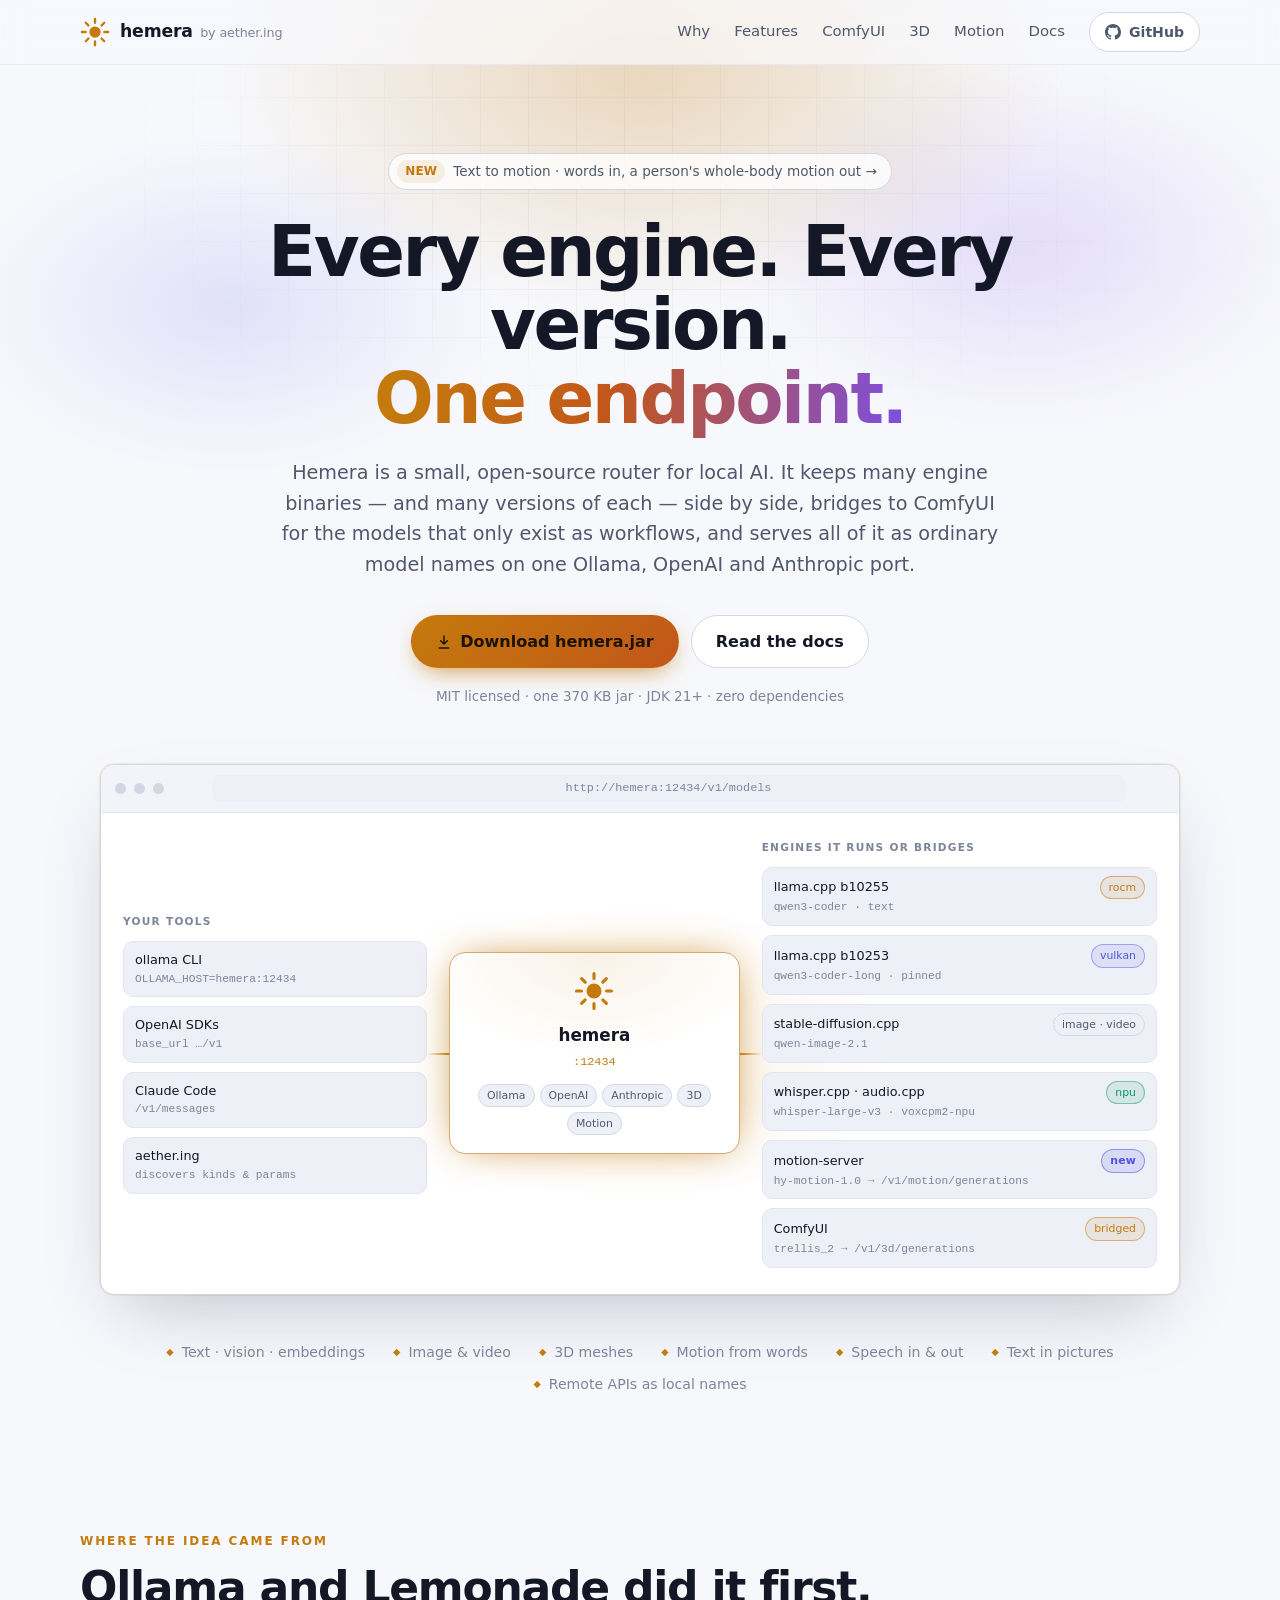
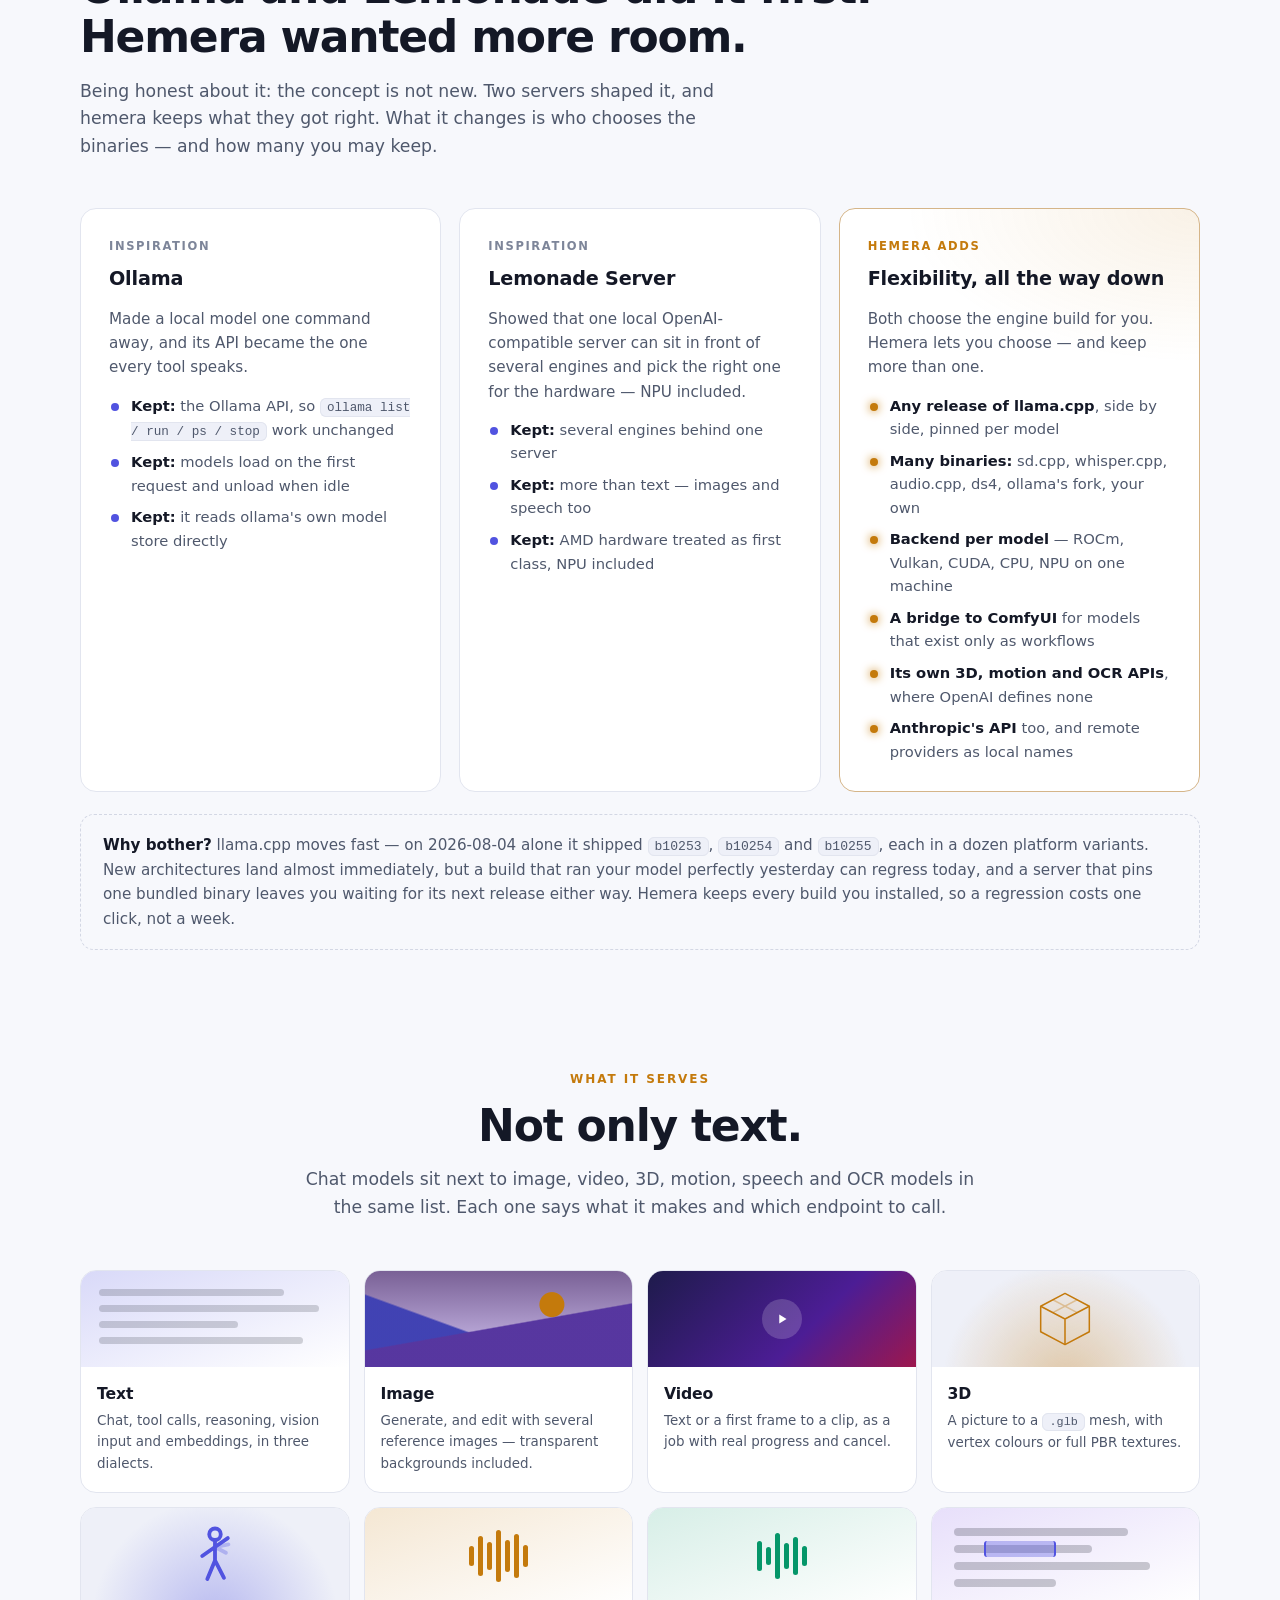
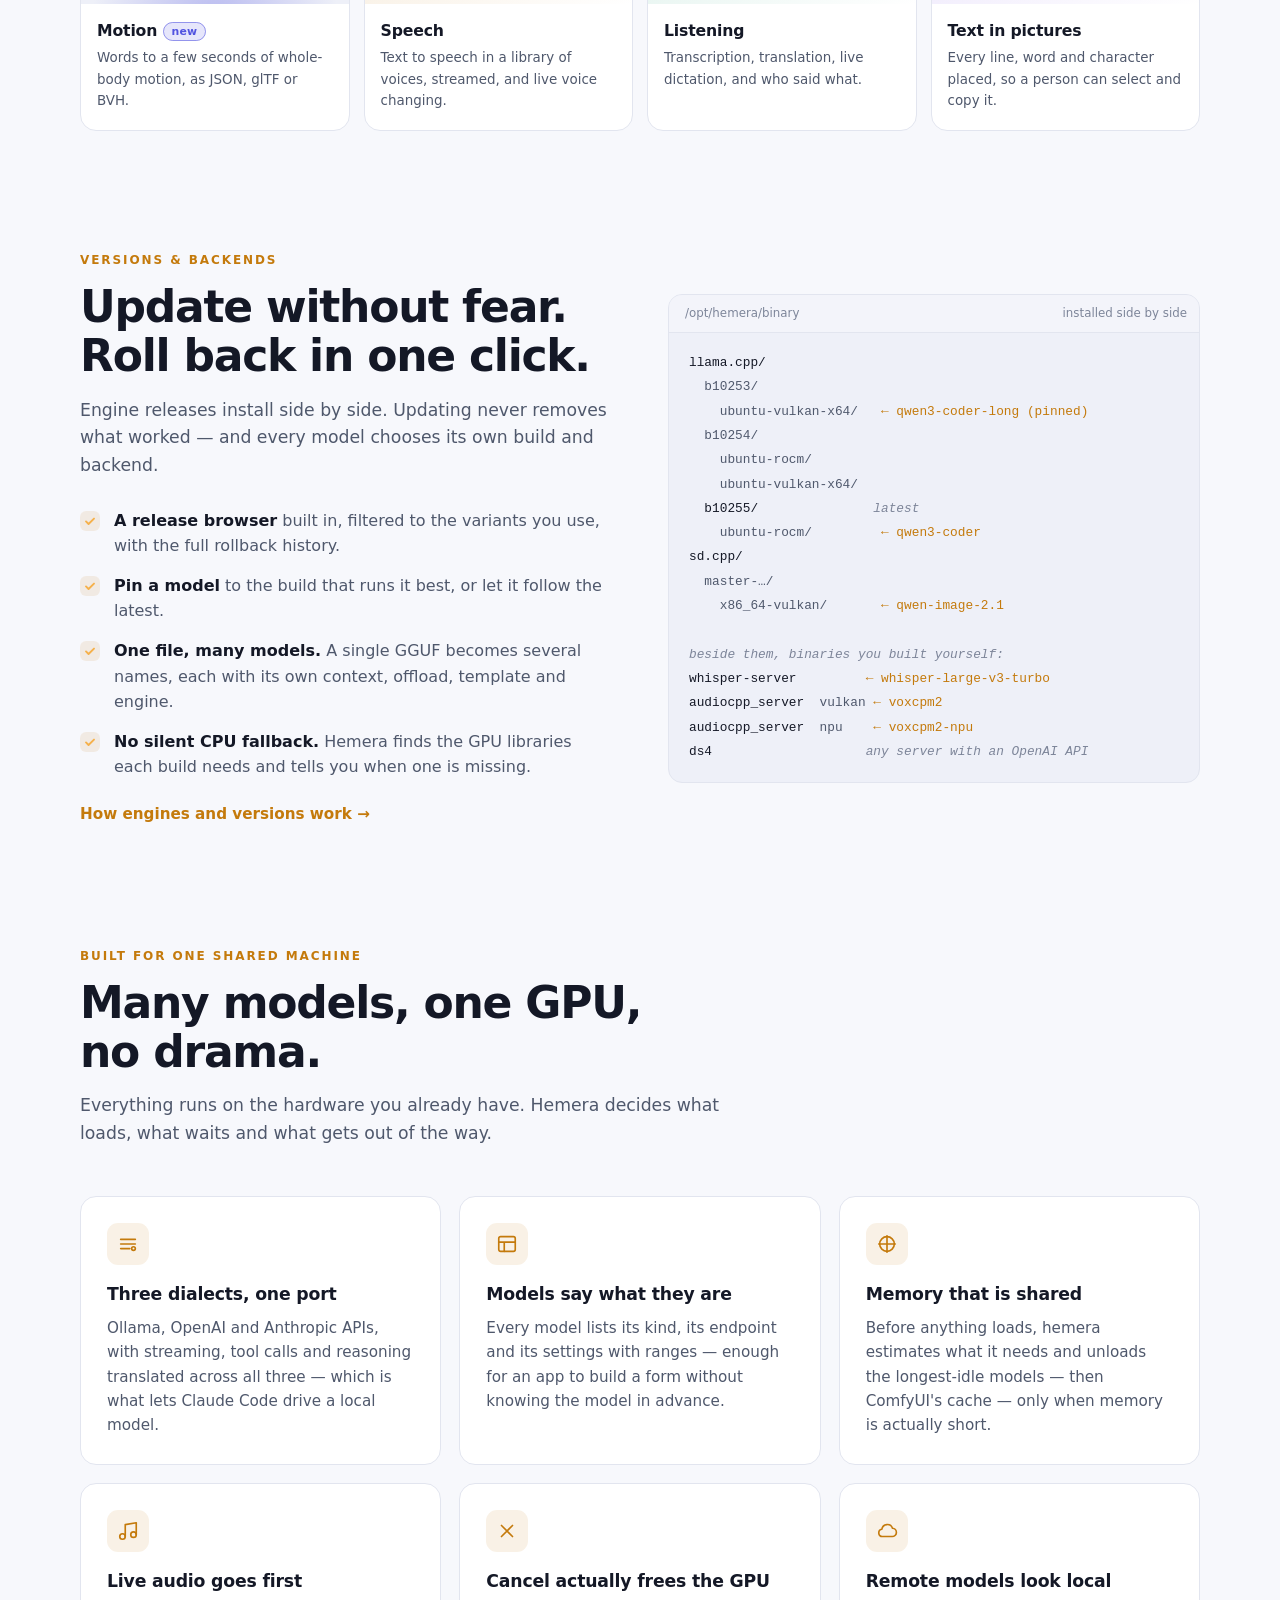
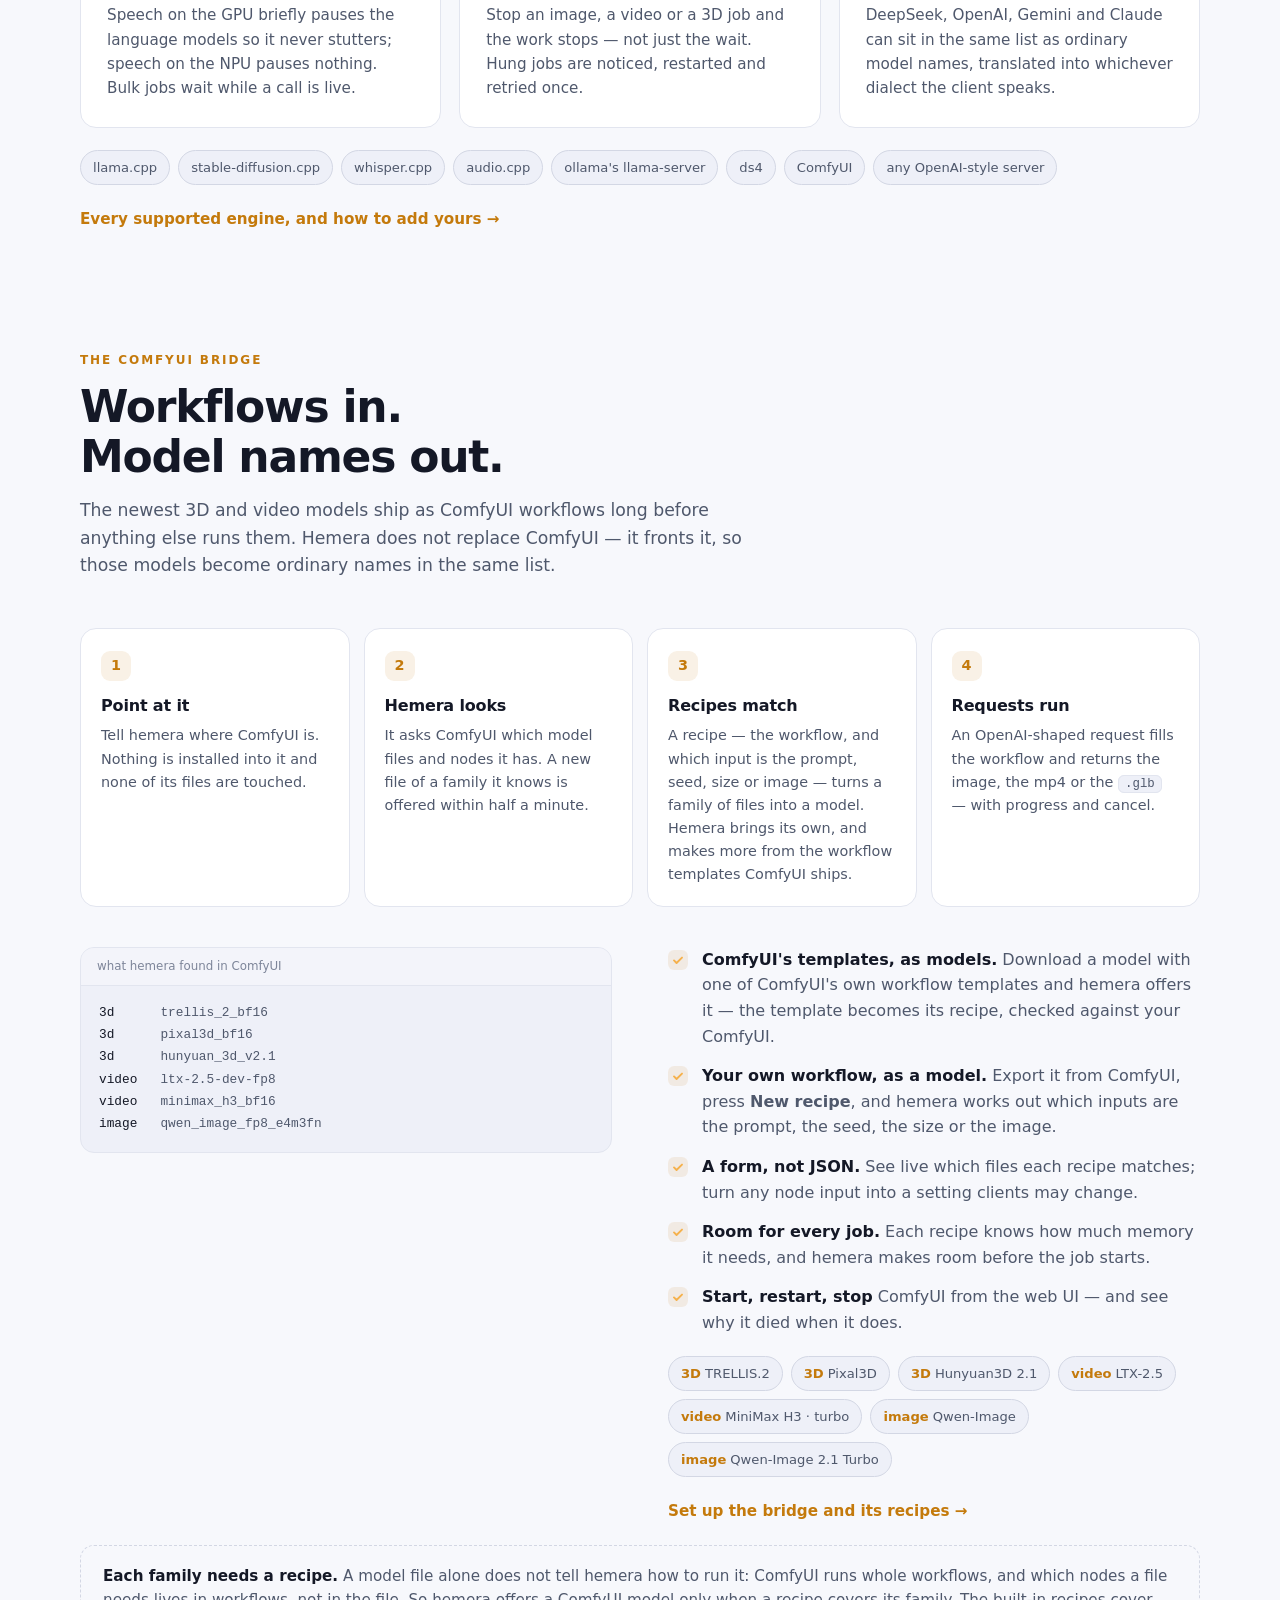
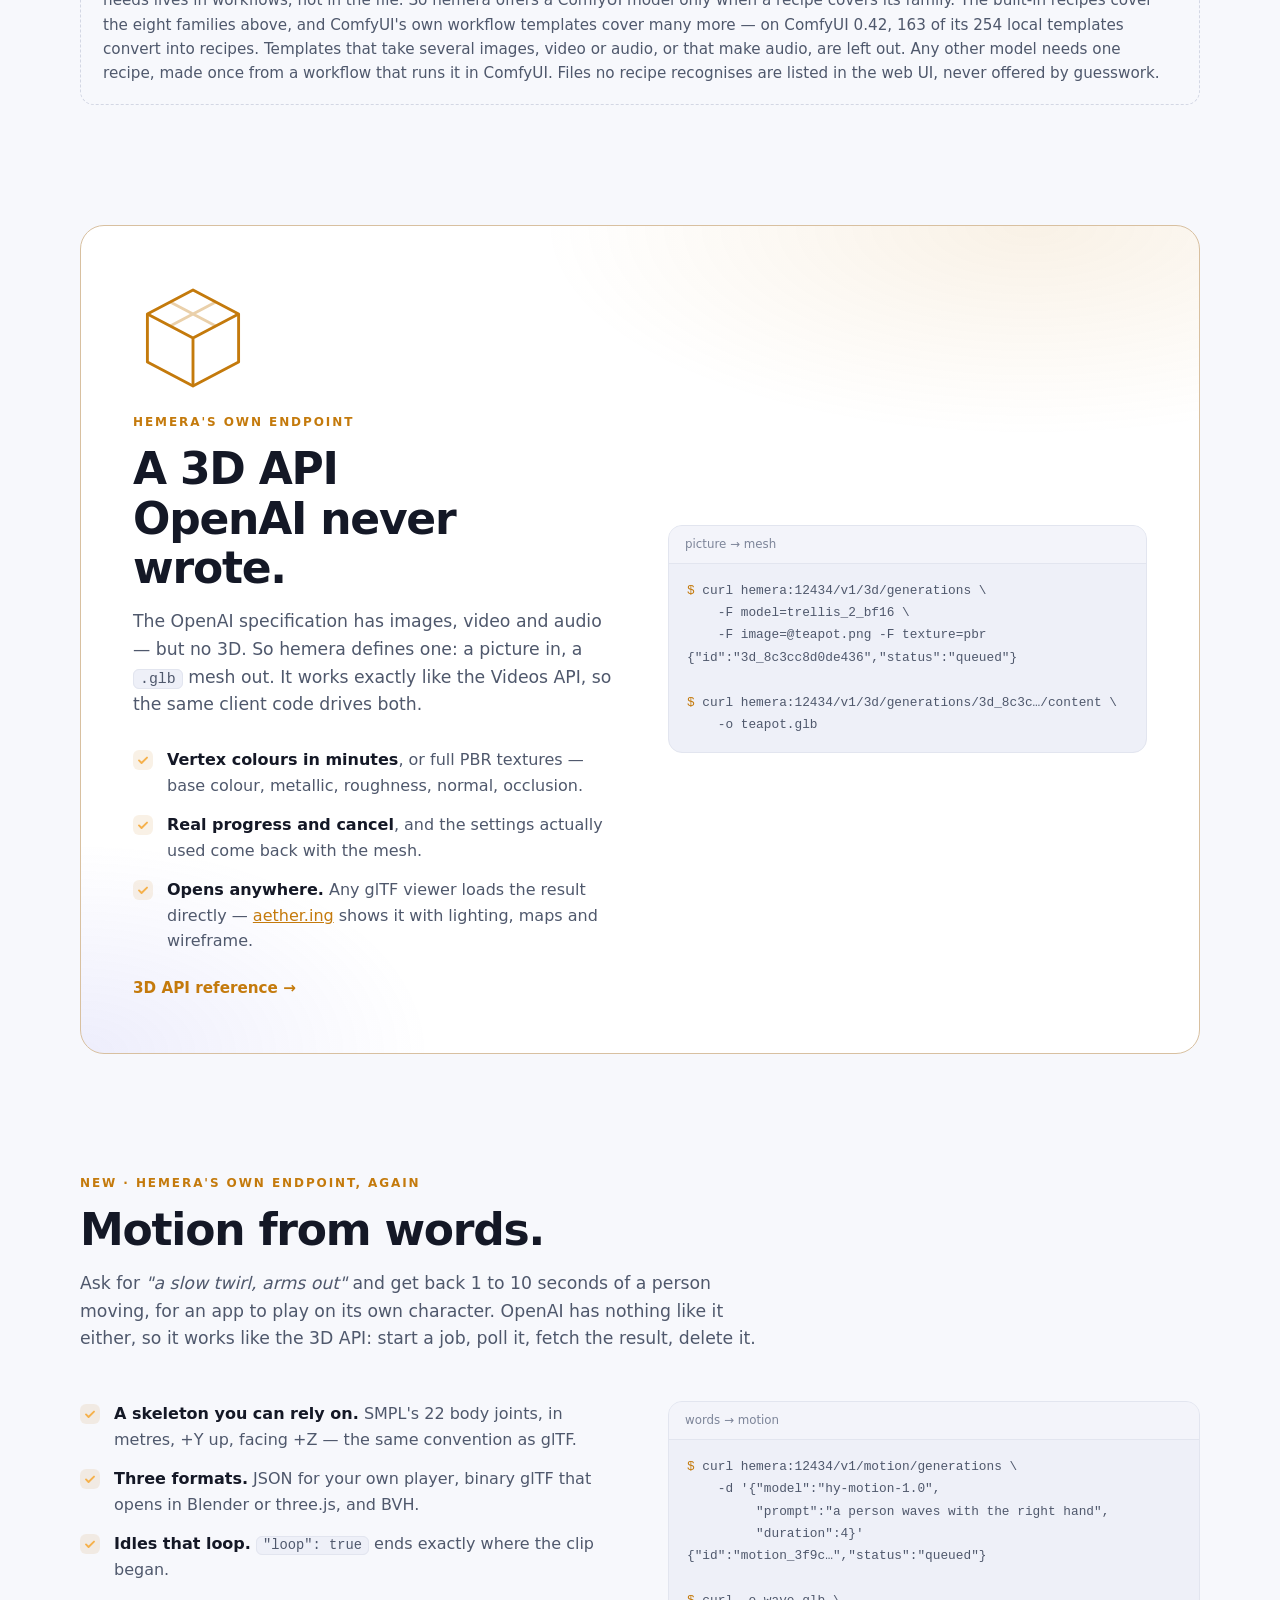
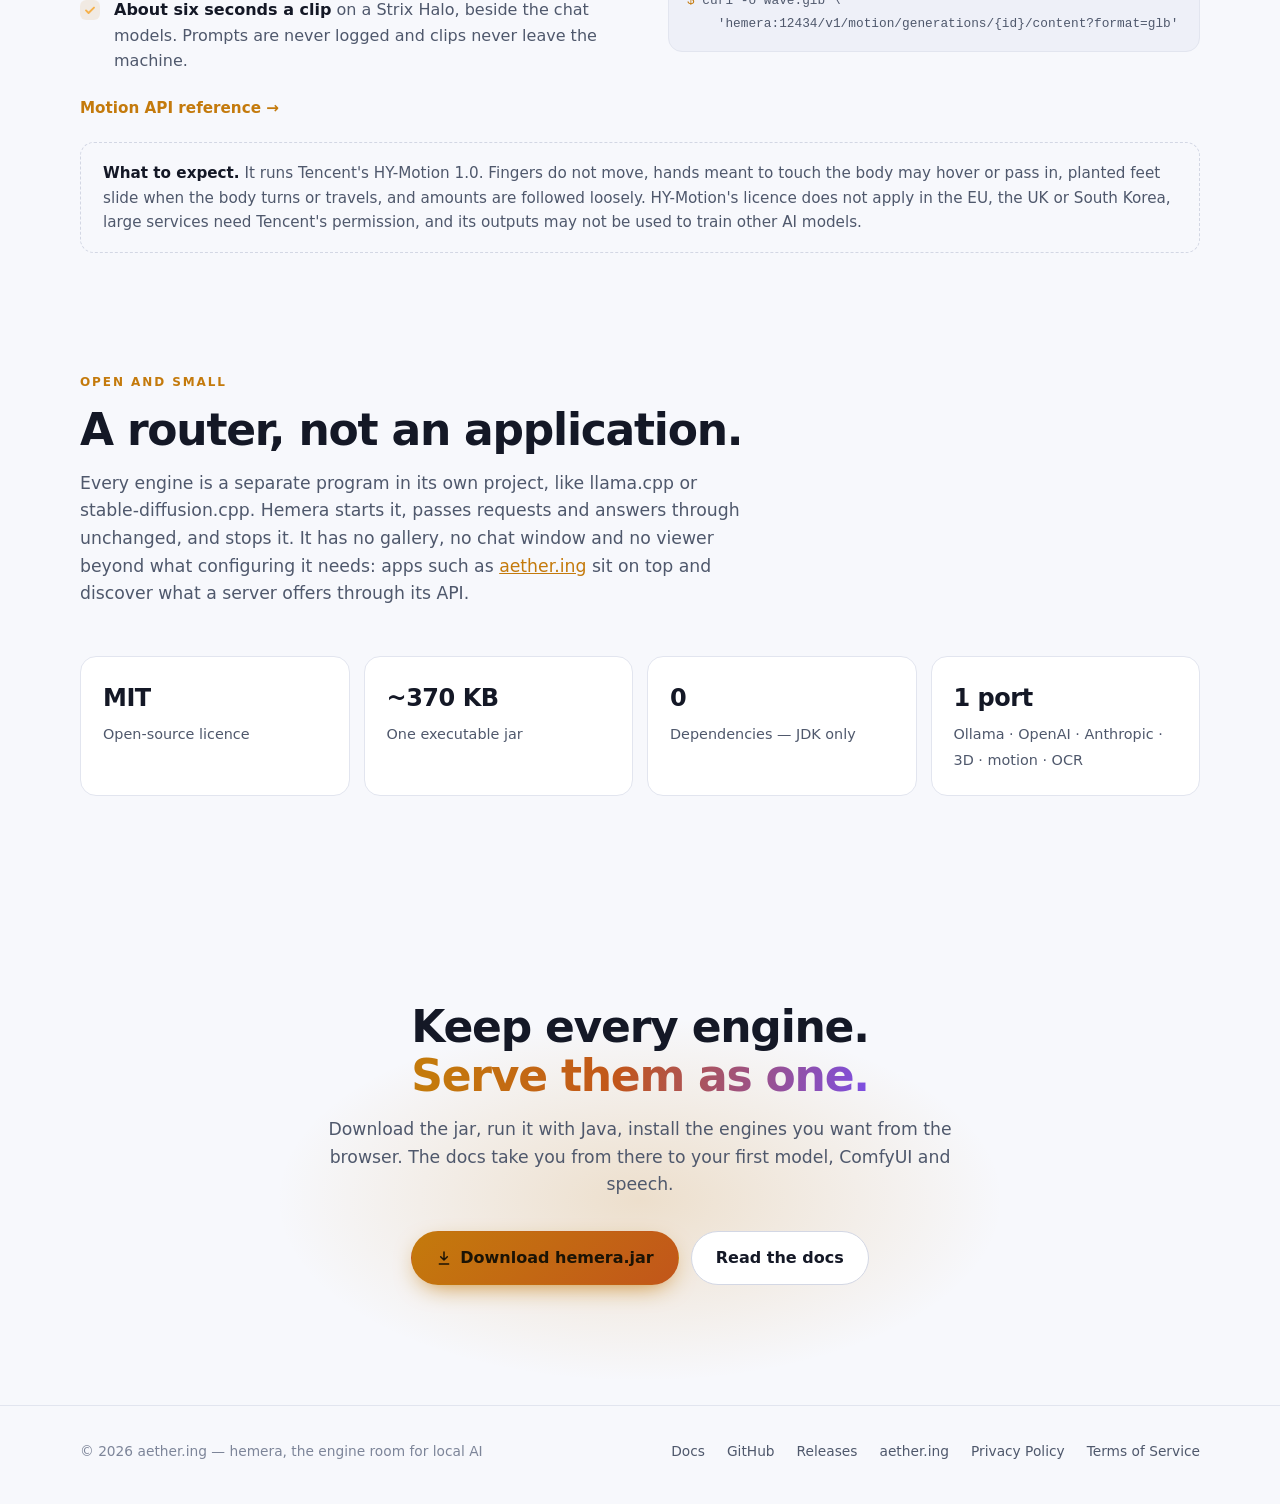
==== commit 045f0b75: "Give the jar's size as about 370 KB Co-Authored-By: Claude Opus 5.5 <noreply@anthropic.com>" ====
--- a/site/index.html
+++ b/site/index.html
@@ -47,7 +47,7 @@
         <a class="btn btn-sun" href="https://github.com/peprasetya/hemera/releases/latest/download/hemera.jar"><svg width="16" height="16" viewBox="0 0 24 24" fill="none" stroke="currentColor" stroke-width="2.2" stroke-linecap="round" stroke-linejoin="round" aria-hidden="true"><path d="M12 3v12M7 10l5 5 5-5M5 21h14"/></svg>Download hemera.jar</a>
         <a class="btn btn-ghost" href="docs/">Read the docs</a>
       </div>
-      <div class="fine">MIT licensed · one 330 KB jar · JDK 21+ · zero dependencies</div>
+      <div class="fine">MIT licensed · one 370 KB jar · JDK 21+ · zero dependencies</div>
 
       <div class="stage reveal">
         <div class="window" role="img" aria-label="Clients such as the Ollama CLI, OpenAI SDKs, Claude Code and aether.ing talk to hemera on port 12434, which routes to llama.cpp builds, stable-diffusion.cpp, whisper.cpp, audio.cpp, motion and OCR engines, and ComfyUI">
@@ -393,7 +393,7 @@
       </div>
       <div class="stack">
         <div class="stat reveal"><b>MIT</b><span>Open-source licence</span></div>
-        <div class="stat reveal"><b>~330 KB</b><span>One executable jar</span></div>
+        <div class="stat reveal"><b>~370 KB</b><span>One executable jar</span></div>
         <div class="stat reveal"><b>0</b><span>Dependencies — JDK only</span></div>
         <div class="stat reveal"><b>1 port</b><span>Ollama · OpenAI · Anthropic · 3D · motion · OCR</span></div>
       </div>
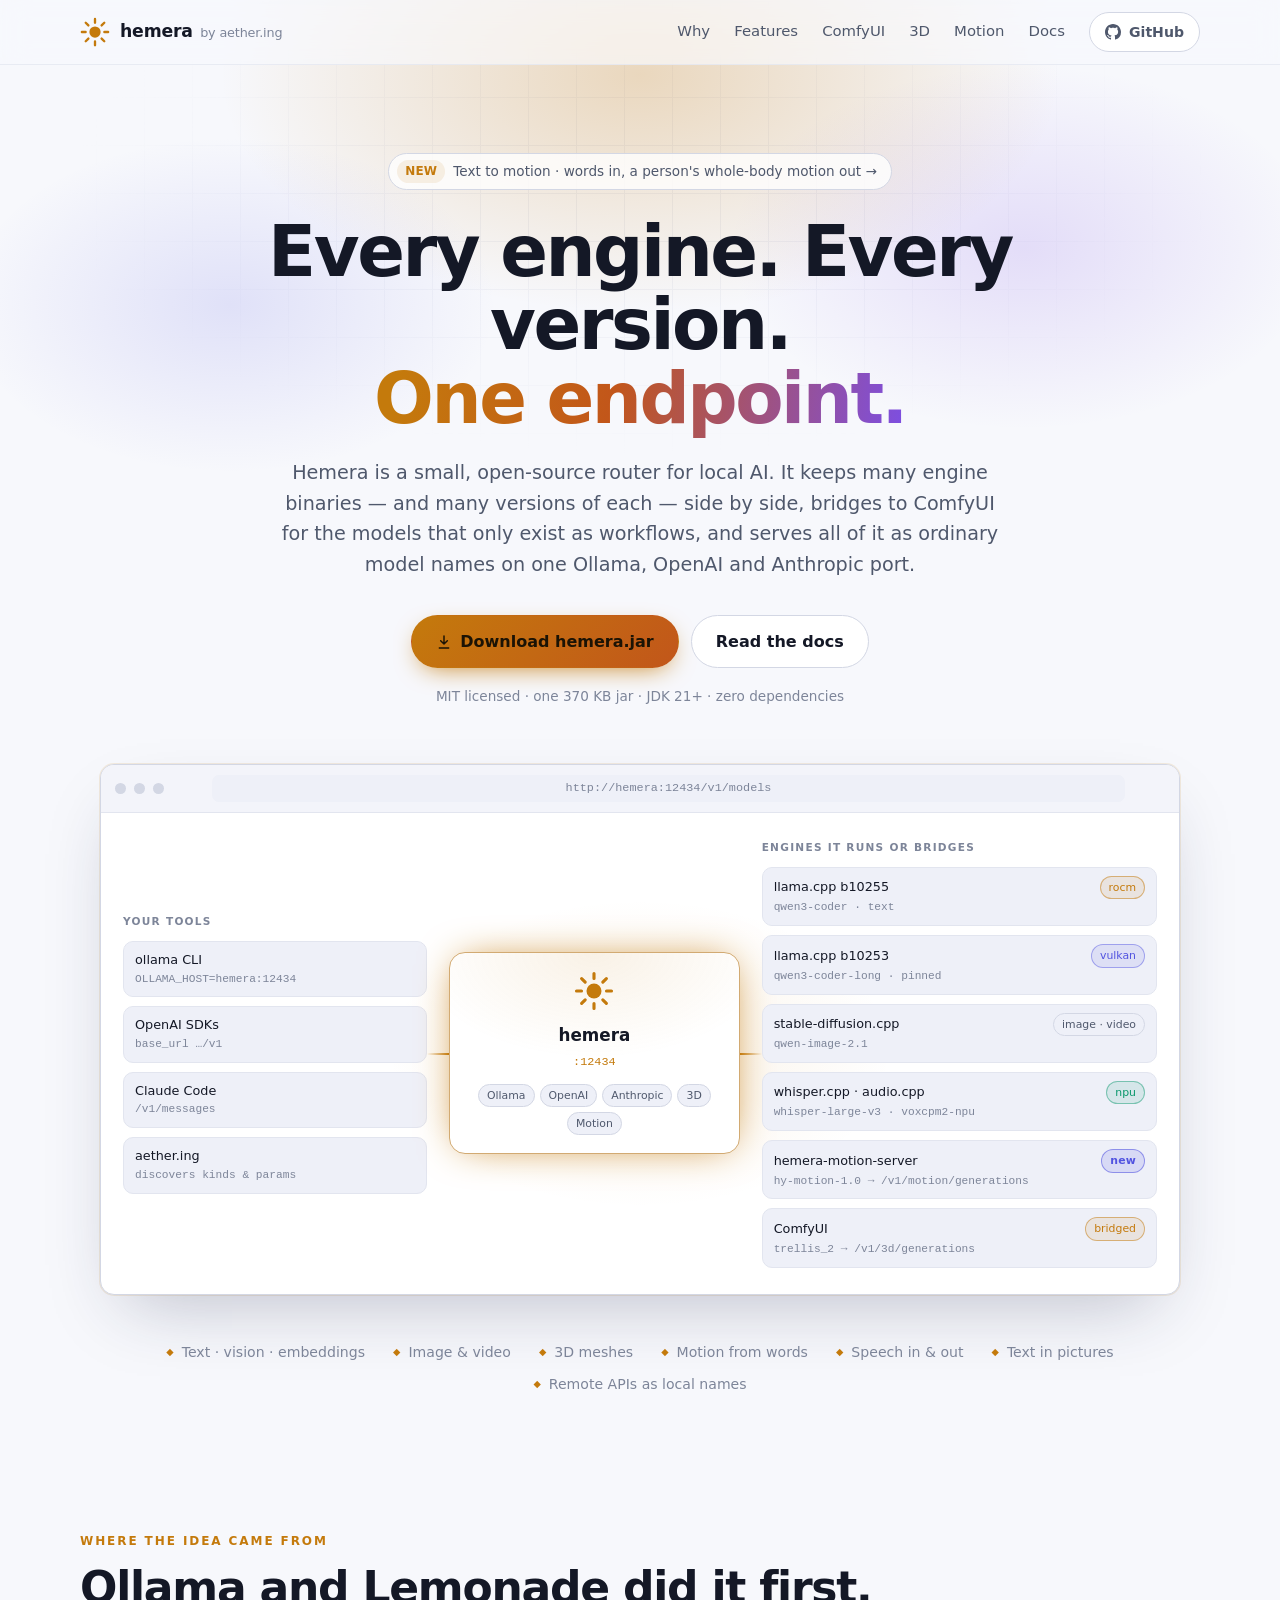
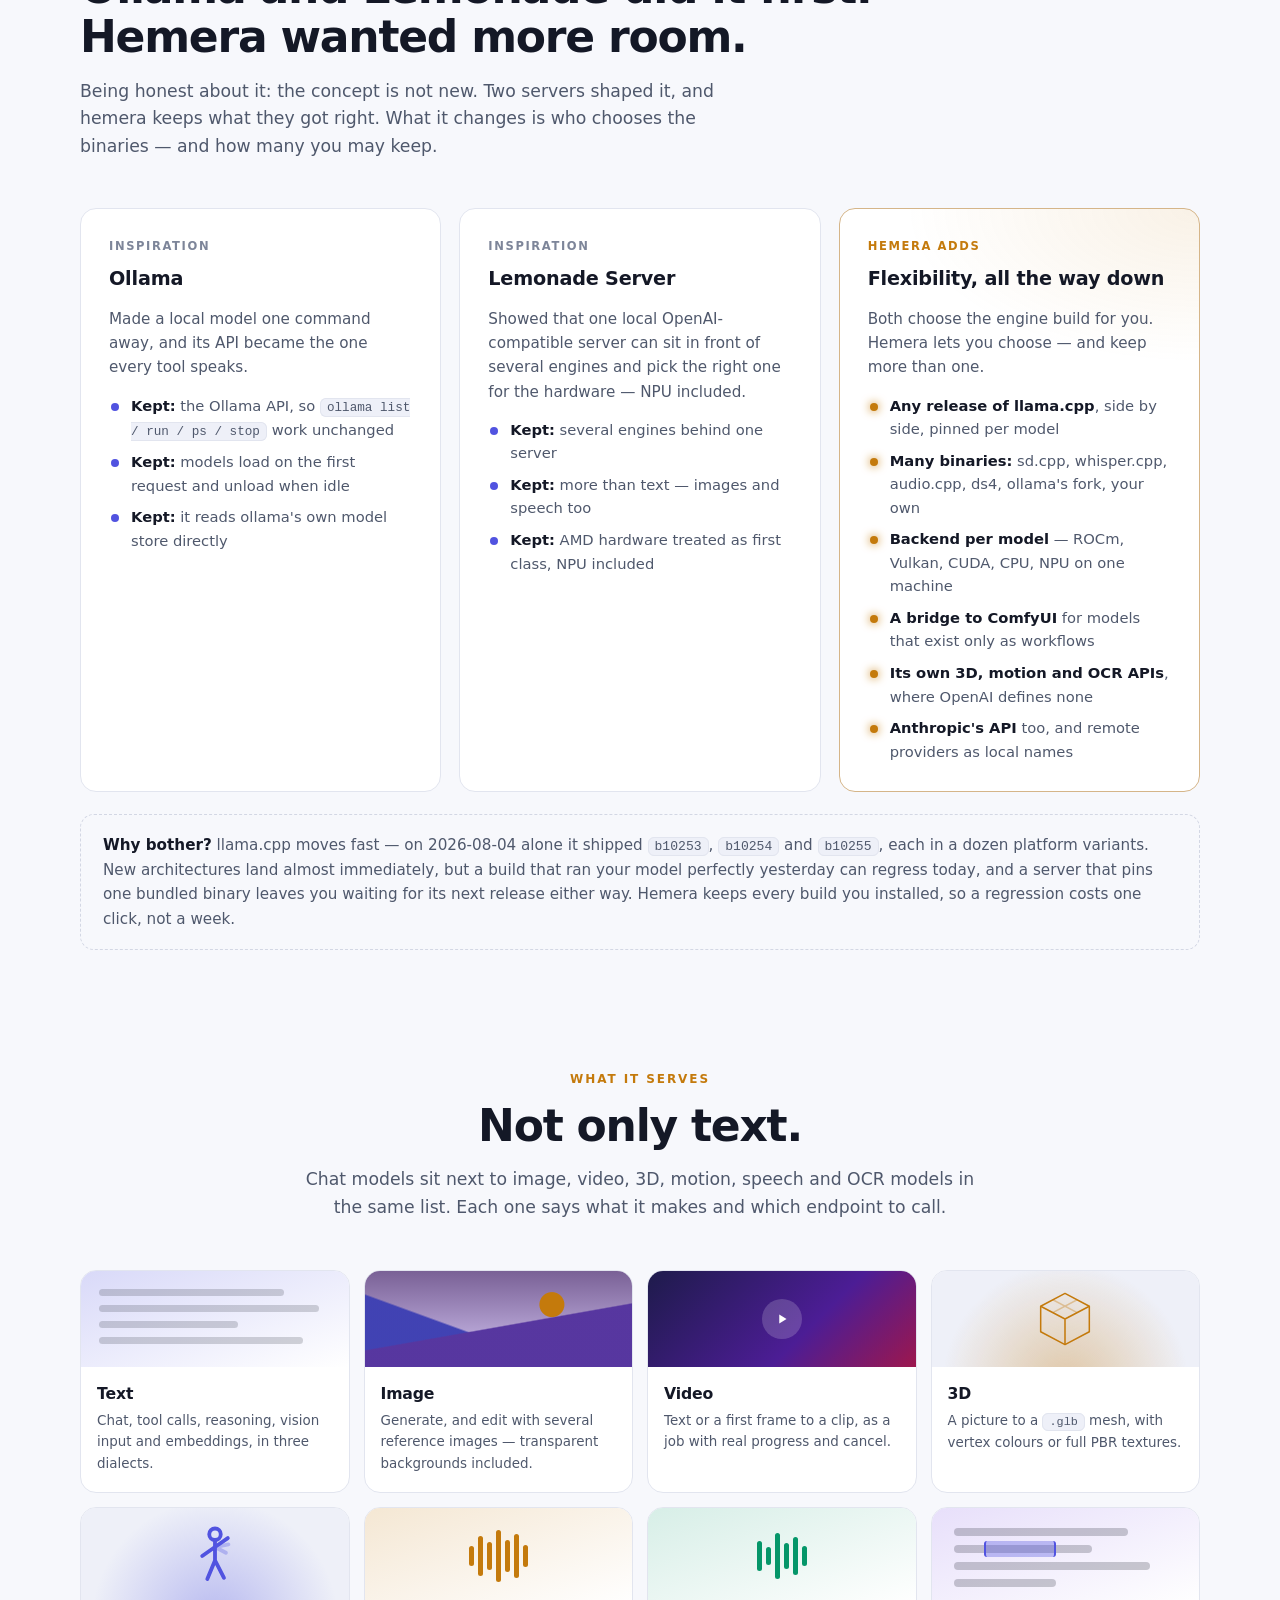
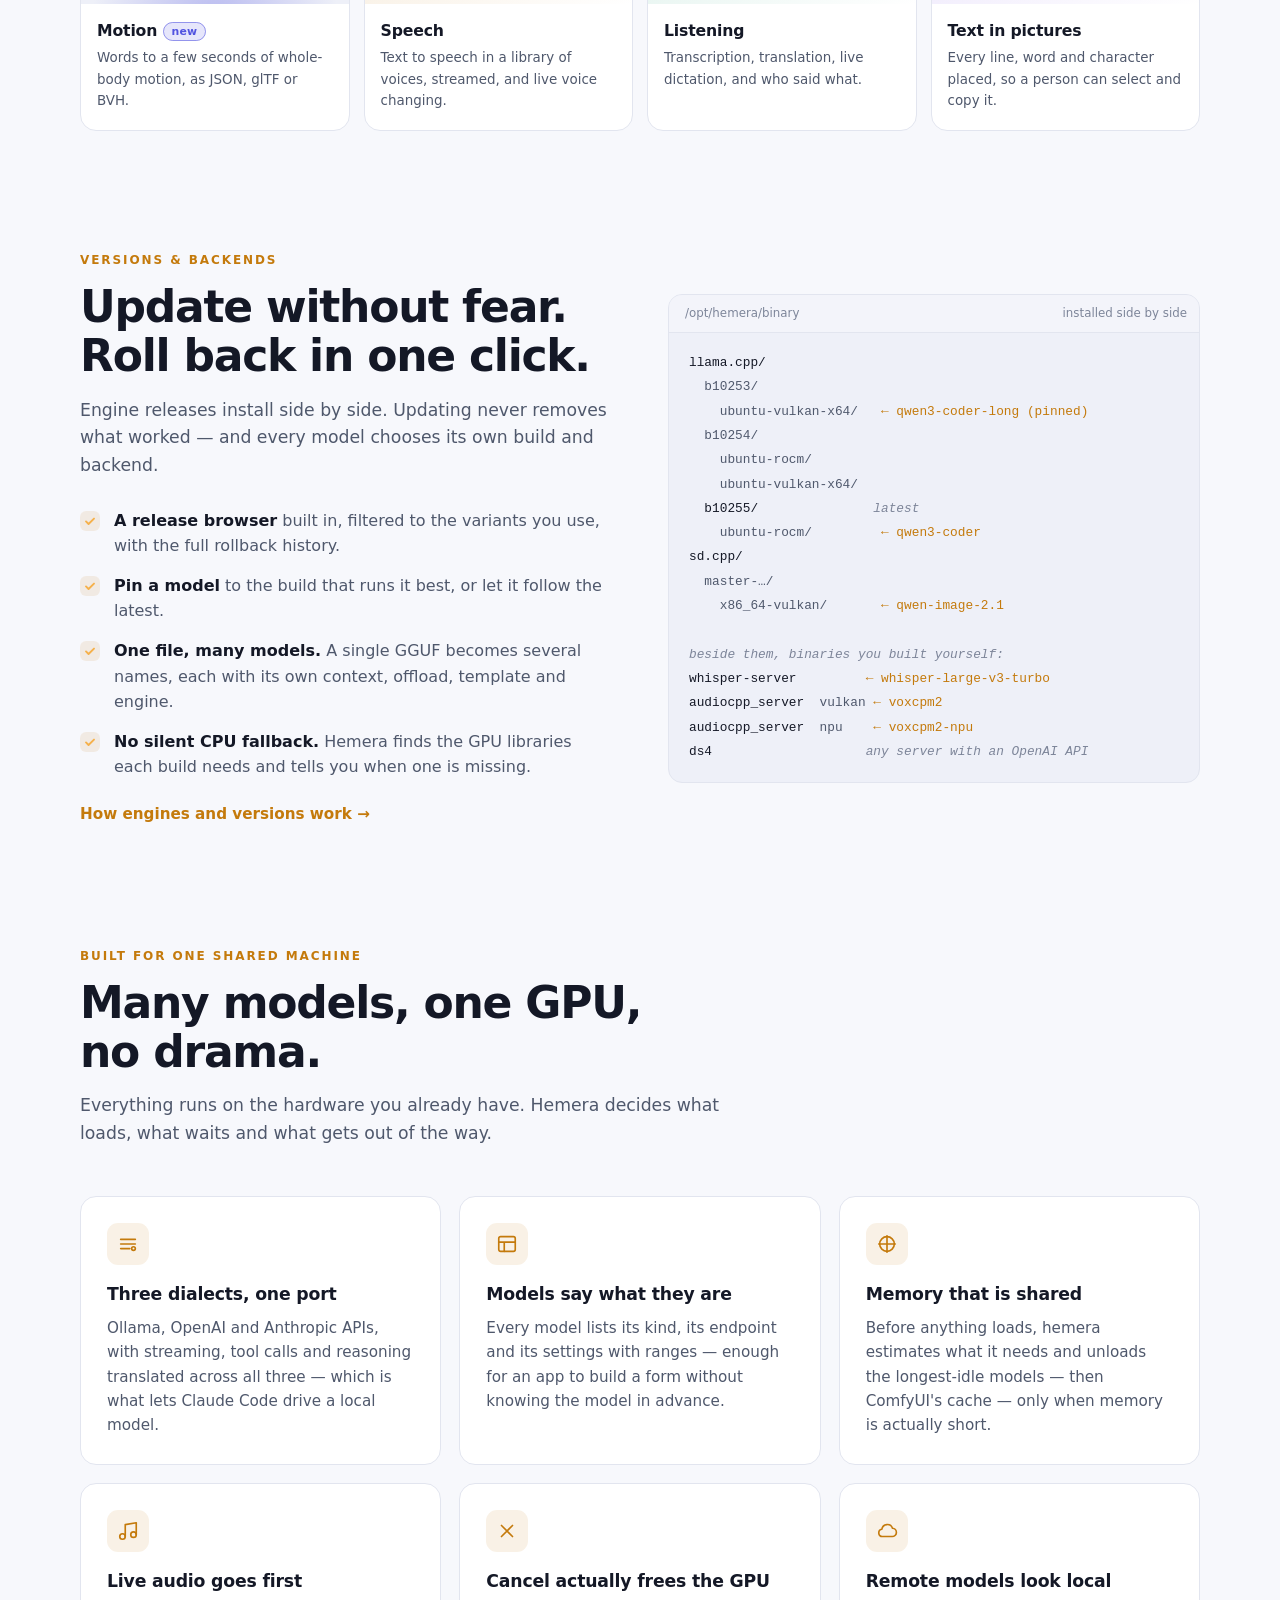
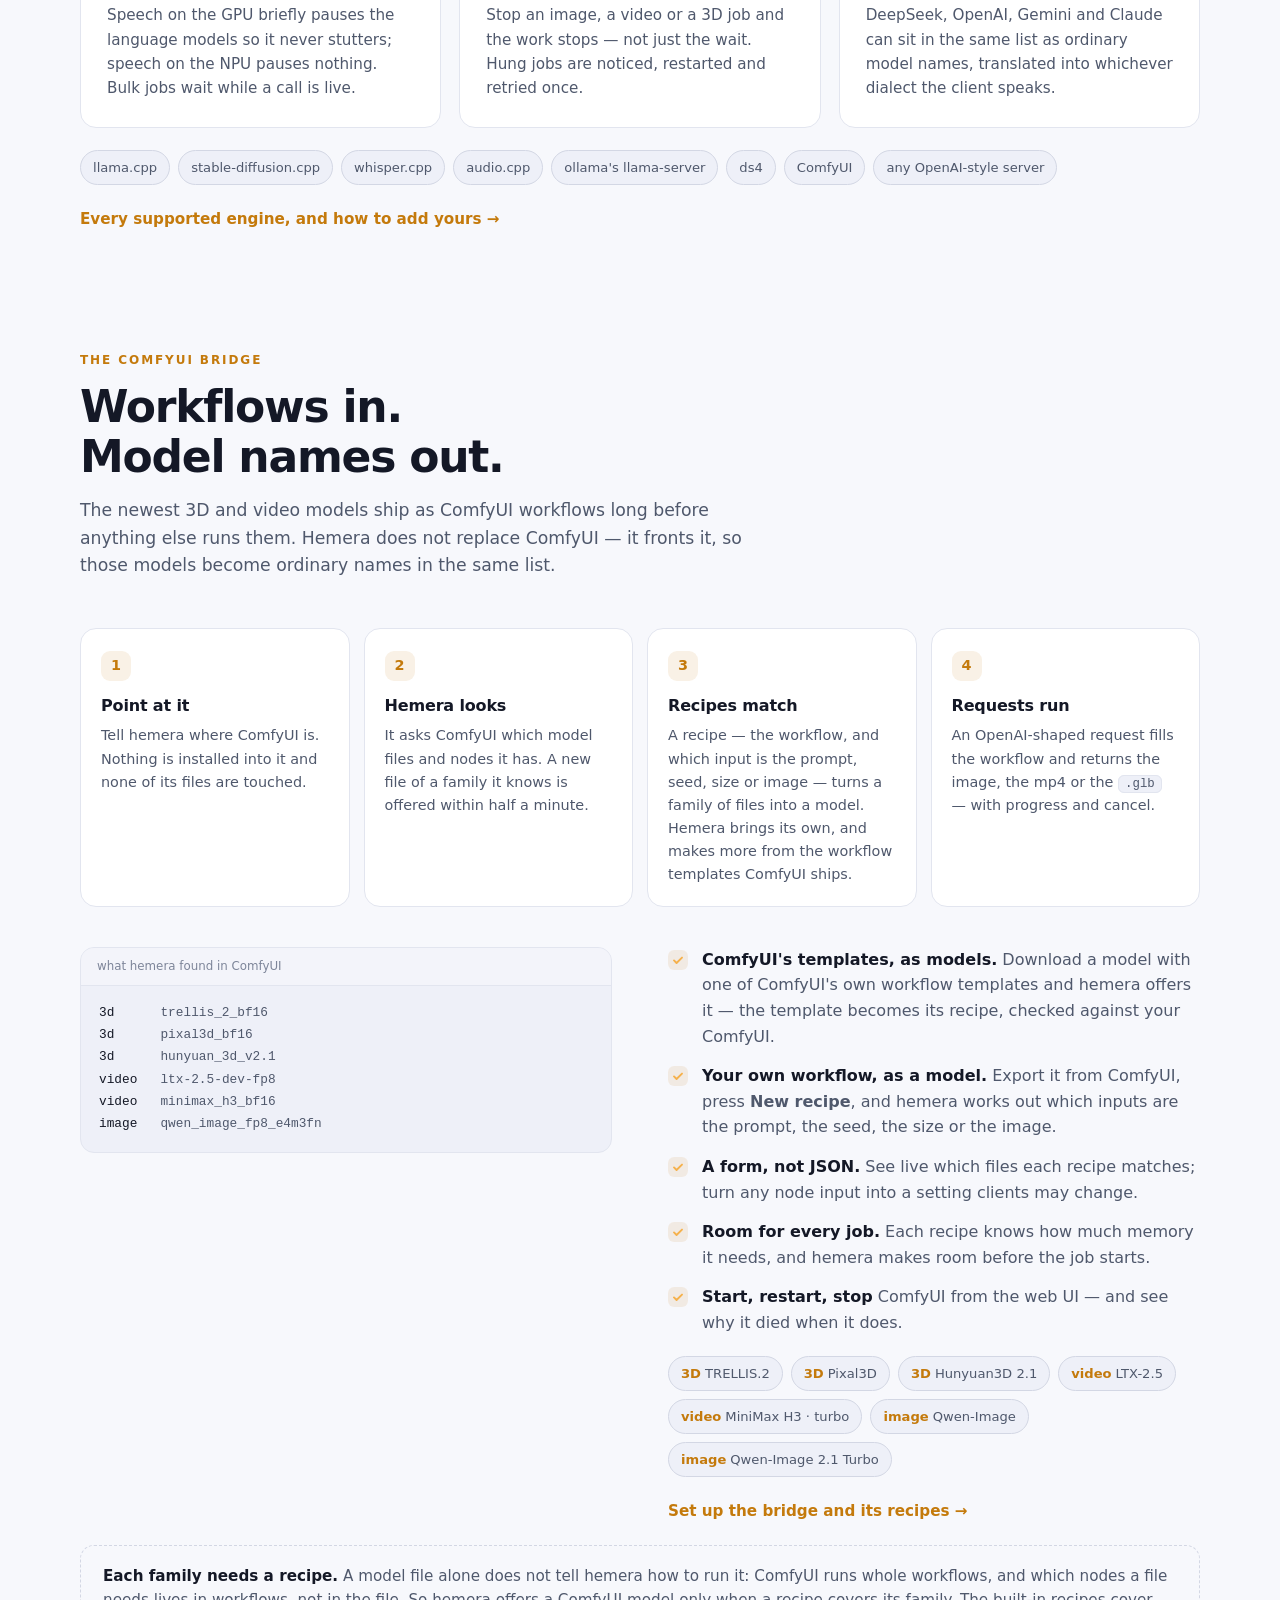
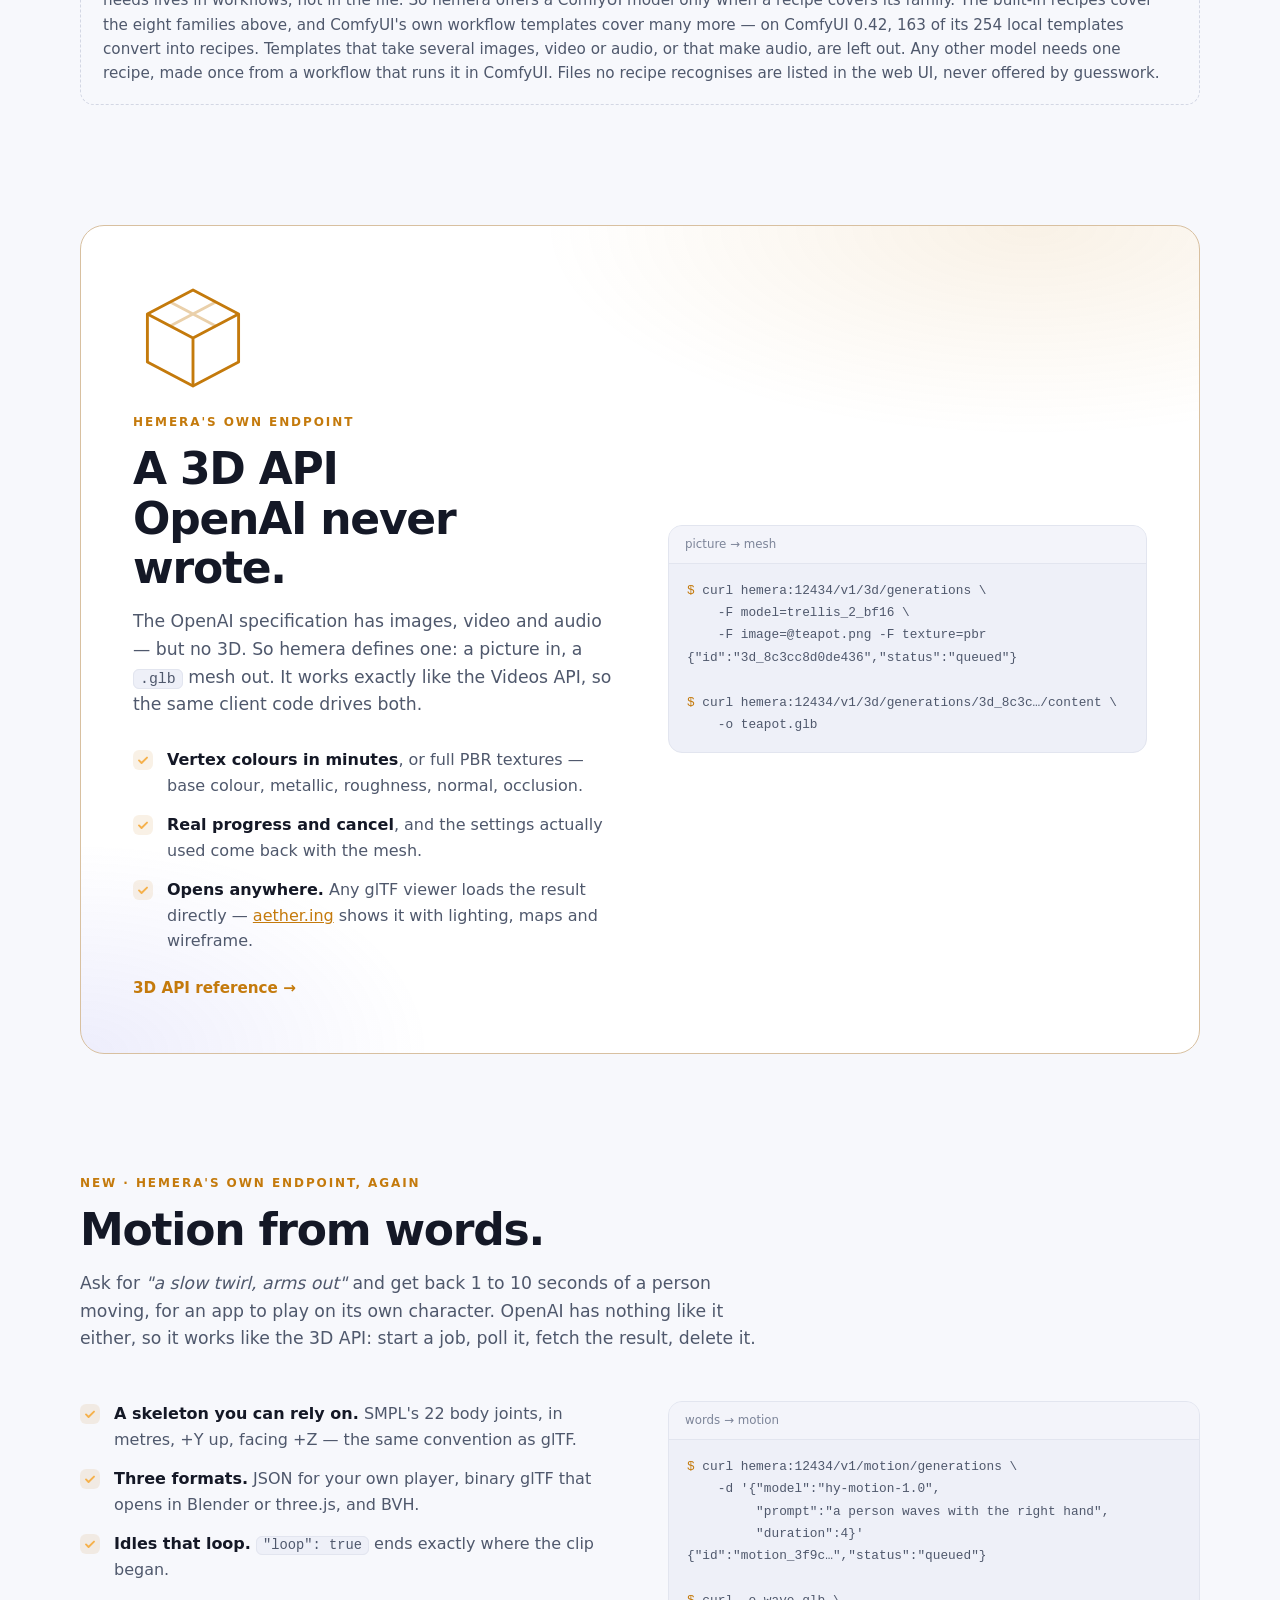
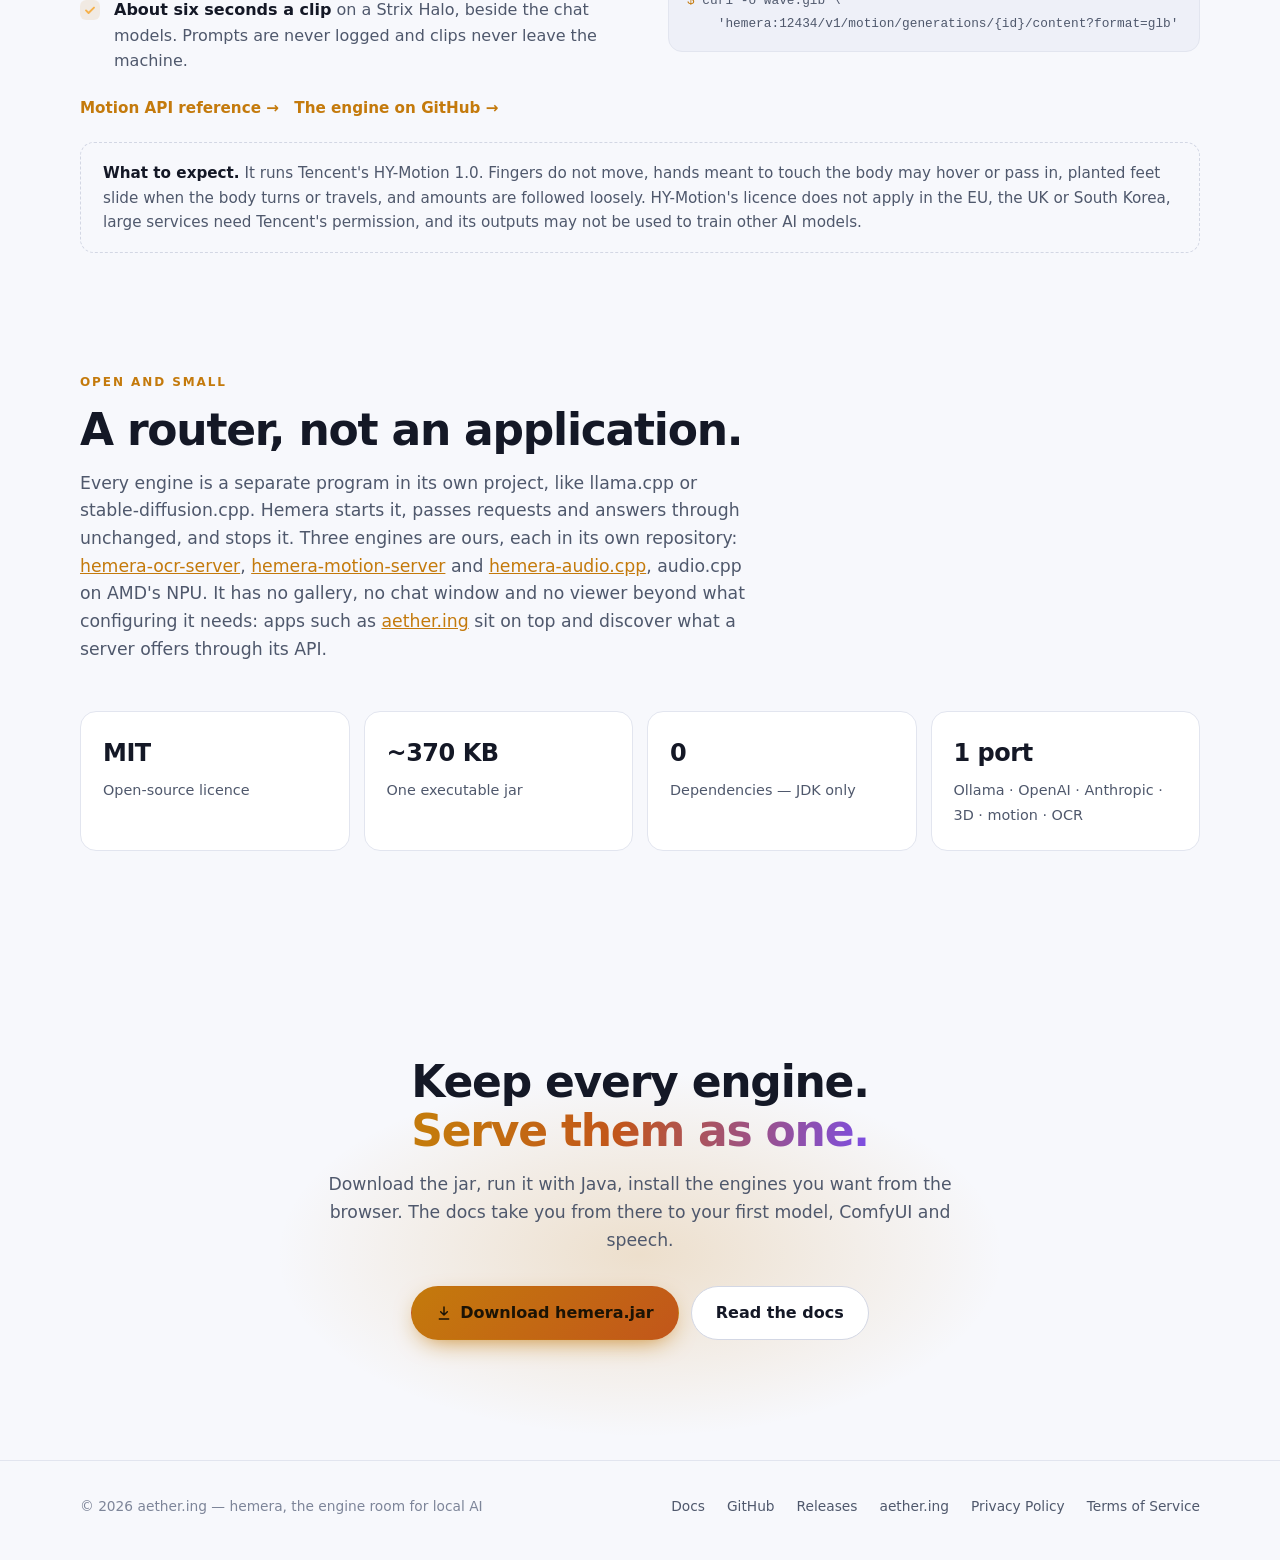
==== commit d9ac7539: "Link the three engines' own repositories on the website hemera-ocr-server, hemera-motion-server and " ====
--- a/site/index.html
+++ b/site/index.html
@@ -77,7 +77,7 @@
               <div class="node"><div class="row"><span>llama.cpp b10253</span><span class="tag ind">vulkan</span></div><small>qwen3-coder-long · pinned</small></div>
               <div class="node"><div class="row"><span>stable-diffusion.cpp</span><span class="tag">image · video</span></div><small>qwen-image-2.1</small></div>
               <div class="node"><div class="row"><span>whisper.cpp · audio.cpp</span><span class="tag ok">npu</span></div><small>whisper-large-v3 · voxcpm2-npu</small></div>
-              <div class="node"><div class="row"><span>motion-server</span><span class="tag new">new</span></div><small>hy-motion-1.0 → /v1/motion/generations</small></div>
+              <div class="node"><div class="row"><span>hemera-motion-server</span><span class="tag new">new</span></div><small>hy-motion-1.0 → /v1/motion/generations</small></div>
               <div class="node"><div class="row"><span>ComfyUI</span><span class="tag sun">bridged</span></div><small>trellis_2 → /v1/3d/generations</small></div>
             </div>
           </div>
@@ -363,7 +363,7 @@
             <li><b>Idles that loop.</b> <code>"loop": true</code> ends exactly where the clip began.</li>
             <li><b>About six seconds a clip</b> on a Strix Halo, beside the chat models. Prompts are never logged and clips never leave the machine.</li>
           </ul>
-          <a class="more" href="docs/#motion">Motion API reference →</a>
+          <a class="more" href="docs/#motion">Motion API reference →</a> &nbsp; <a class="more" href="https://github.com/peprasetya/hemera-motion-server">The engine on GitHub →</a>
         </div>
         <div class="term reveal">
           <div class="bar"><span>words → motion</span></div>
@@ -389,7 +389,7 @@
       <div class="head reveal">
         <div class="eyebrow">Open and small</div>
         <h2>A router, not an application.</h2>
-        <p class="sub">Every engine is a separate program in its own project, like llama.cpp or stable-diffusion.cpp. Hemera starts it, passes requests and answers through unchanged, and stops it. It has no gallery, no chat window and no viewer beyond what configuring it needs: apps such as <a href="https://aether.ing">aether.ing</a> sit on top and discover what a server offers through its API.</p>
+        <p class="sub">Every engine is a separate program in its own project, like llama.cpp or stable-diffusion.cpp. Hemera starts it, passes requests and answers through unchanged, and stops it. Three engines are ours, each in its own repository: <a href="https://github.com/peprasetya/hemera-ocr-server">hemera-ocr-server</a>, <a href="https://github.com/peprasetya/hemera-motion-server">hemera-motion-server</a> and <a href="https://github.com/peprasetya/hemera-audio.cpp">hemera-audio.cpp</a>, audio.cpp on AMD's NPU. It has no gallery, no chat window and no viewer beyond what configuring it needs: apps such as <a href="https://aether.ing">aether.ing</a> sit on top and discover what a server offers through its API.</p>
       </div>
       <div class="stack">
         <div class="stat reveal"><b>MIT</b><span>Open-source licence</span></div>
